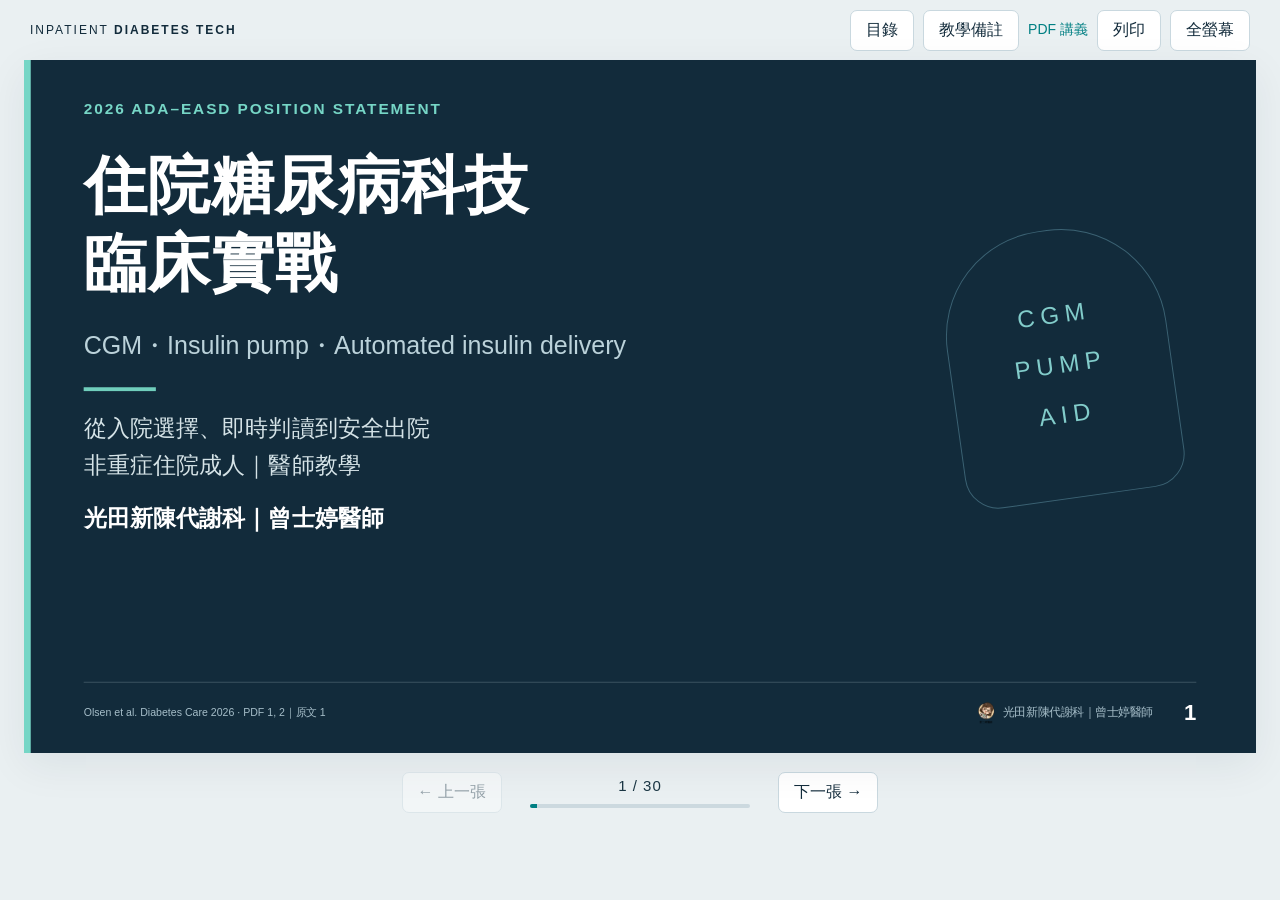
==== site/index.html @ b45f5635 "Add 30-slide inpatient diabetes technology teaching website" ====
<!doctype html>
<html lang="zh-Hant"><head><meta charset="utf-8"><meta name="viewport" content="width=device-width,initial-scale=1"><title>住院糖尿病科技臨床實戰｜曾士婷醫師</title><meta name="description" content="30 張繁體中文醫師教學投影片：2026 ADA–EASD 住院成人 CGM、insulin pump、AID 臨床實戰。光田新陳代謝科｜曾士婷醫師。"><meta property="og:title" content="住院糖尿病科技臨床實戰｜曾士婷醫師"><meta property="og:description" content="2026 ADA–EASD position statement｜30 張繁中教學投影片與 PDF 講義"><meta property="og:type" content="website"><meta property="og:url" content="https://inpatient-diabetes-tech-2026.pages.dev/"><meta property="og:image" content="https://inpatient-diabetes-tech-2026.pages.dev/assets/og.png"><meta name="twitter:card" content="summary_large_image"><link rel="canonical" href="https://inpatient-diabetes-tech-2026.pages.dev/"><link rel="stylesheet" href="styles.css"><script src="script.js" defer></script></head><body>
<div class="appbar"><a class="site-name" href="#1">INPATIENT <b>DIABETES TECH</b></a><div><button id="toc-button">目錄</button><button id="notes-button" aria-expanded="false">教學備註</button><a href="inpatient-diabetes-technology.pdf" download>PDF 講義</a><button id="print-button">列印</button><button id="fullscreen-button">全螢幕</button></div></div>
<main id="stage"><div id="deck"><section class="slide cover" id="slide-1" aria-label="第 1 張：住院糖尿病科技 臨床實戰" ><header><div class="eyebrow">2026 ADA–EASD POSITION STATEMENT</div><h1>住院糖尿病科技<br>臨床實戰</h1><p class="lead">CGM・Insulin pump・Automated insulin delivery</p></header><div class="slide-body"><div class="cover-bottom"><div class="cover-line"></div><p>從入院選擇、即時判讀到安全出院<br>非重症住院成人｜醫師教學</p><strong>光田新陳代謝科｜曾士婷醫師</strong></div><div class="cover-symbol"><span>CGM</span><span>PUMP</span><span>AID</span></div></div><footer><span>Olsen et al. Diabetes Care 2026 · PDF 1, 2｜原文 1</span><div class="brand"><img src="assets/ating-logo.png" alt="阿婷醫師既有個人標誌"><span>光田新陳代謝科｜曾士婷醫師</span></div><b class="page-number">1</b></footer></section><section class="slide " id="slide-2" aria-label="第 2 張：先確定：這份聲明用在哪裡？" hidden><header><div class="eyebrow">導讀｜適用範圍</div><h1>先確定：這份聲明用在哪裡？</h1><p class="lead">以非重症住院成人為核心；不能直接外推至兒童。</p></header><div class="slide-body"><div class="cards"><article class="card "><h3>適用族群</h3><p>住院成人、非重症照護<br>涵蓋第 1 型與第 2 型糖尿病</p></article><article class="card "><h3>證據分級</h3><p>沿用原文 A、B、C、E<br><b>E = 專家意見</b></p></article><article class="card "><h3>落地條件</h3><p>裝置＋標準流程＋受訓團隊<br>持續評估病況與操作能力</p></article></div><div class="callout">研究結果不一致：CGM 的效益與 insulin titration protocol、團隊訓練和執行方式有關。</div></div><footer><span>Olsen et al. Diabetes Care 2026 · PDF 2, 3, 4, 11｜原文 1, 2, 3, 10</span><div class="brand"><img src="assets/ating-logo.png" alt="阿婷醫師既有個人標誌"><span>光田新陳代謝科｜曾士婷醫師</span></div><b class="page-number">2</b></footer></section><section class="slide " id="slide-3" aria-label="第 3 張：把裝置整合進整段住院照護" hidden><header><div class="eyebrow">導讀｜九大主題</div><h1>把裝置整合進整段住院照護</h1><p class="lead">從「能不能用」走到「誰看、誰回應、如何交班」。</p></header><div class="slide-body"><div class="topics"><div><b>1</b><span>病人選擇</span></div><div><b>2</b><span>住院 CGM 目標</span></div><div><b>3</b><span>CGM 引導胰島素調整</span></div><div><b>4</b><span>手術前後照護</span></div><div><b>5</b><span>CGM 警報設定</span></div><div><b>6</b><span>人員訓練與工作流程</span></div><div><b>7</b><span>電子病歷整合</span></div><div><b>8</b><span>影像檢查</span></div><div><b>9</b><span>出院計畫</span></div></div></div><footer><span>Olsen et al. Diabetes Care 2026 · PDF 1, 2｜原文 1</span><div class="brand"><img src="assets/ating-logo.png" alt="阿婷醫師既有個人標誌"><span>光田新陳代謝科｜曾士婷醫師</span></div><b class="page-number">3</b></footer></section><section class="slide " id="slide-4" aria-label="第 4 張：已在使用：安全可行就繼續" hidden><header><div class="eyebrow">01｜SELECTION</div><h1>已在使用：安全可行就繼續</h1><p class="lead">CGM 與 pump／AID 的延續條件不同。</p></header><div class="slide-body"><div class="cards"><article class="card "><h3>CGM｜B</h3><p>病人<b>或醫療人員</b>能安全支援使用，即應延續。</p></article><article class="card "><h3>Pump／AID｜C</h3><p>病人能安全自行管理才延續；<b>每次接觸</b>重新評估能力。</p></article></div><div class="flow"><article><span>1</span><h3>確認裝置</h3><p>型號、耗材、操作能力</p></article><article><span>2</span><h3>共享資料</h3><p>醫療人員能看見血糖／胰島素資料</p></article><article><span>3</span><h3>共同照護</h3><p>必要時仍以院內 POC 驗證</p></article></div></div><footer><span>Olsen et al. Diabetes Care 2026 · PDF 4, 5｜原文 3, 4</span><div class="brand"><img src="assets/ating-logo.png" alt="阿婷醫師既有個人標誌"><span>光田新陳代謝科｜曾士婷醫師</span></div><b class="page-number">4</b></footer></section><section class="slide " id="slide-5" aria-label="第 5 張：優先找出低血糖高風險者" hidden><header><div class="eyebrow">01｜SELECTION</div><h1>優先找出低血糖高風險者</h1><p class="lead">不只看目前血糖，也看治療、病史與進食變化。</p></header><div class="slide-body"><div class="cards"><article class="card "><h3>藥物與事件｜B</h3><p>住院前使用胰島素或易致低血糖藥物；住院新開始胰島素；反覆或本次住院低血糖。</p></article><article class="card "><h3>易感族群｜B</h3><p>低血糖不自覺、腎功能損傷、年長、多重共病、進食不佳等。</p></article><article class="card "><h3>認知功能障礙｜E</h3><p>若醫療人員能管理 CGM 並取得資料，仍可考慮使用。</p></article></div><div class="callout">入院時建立風險清單；病況、營養或類固醇劑量改變時再評估。</div></div><footer><span>Olsen et al. Diabetes Care 2026 · PDF 4, 5｜原文 3, 4</span><div class="brand"><img src="assets/ating-logo.png" alt="阿婷醫師既有個人標誌"><span>光田新陳代謝科｜曾士婷醫師</span></div><b class="page-number">5</b></footer></section><section class="slide " id="slide-6" aria-label="第 6 張：高血糖風險：誰值得優先用 CGM？" hidden><header><div class="eyebrow">01｜SELECTION</div><h1>高血糖風險：誰值得優先用 CGM？</h1><p class="lead">原文建議「考慮使用」，並非一律啟用。</p></header><div class="slide-body"><div class="cards"><article class="card "><h3>基礎風險｜C</h3><p>入院前使用胰島素<br>多重嚴重共病<br><b>HbA1c >9%</b></p></article><article class="card "><h3>類固醇｜E</h3><p>既有糖尿病：prednisolone 等效量 <b>>10 mg/day</b><br>無既有糖尿病、新發高血糖：<b>>30 mg/day</b></p></article><article class="card "><h3>營養支持｜E</h3><p>接受腸道或靜脈營養的糖尿病住院病人。</p></article></div><div class="callout">類固醇兩種情境均須同時有：反覆測得 glucose >180 mg/dL。</div></div><footer><span>Olsen et al. Diabetes Care 2026 · PDF 5｜原文 4</span><div class="brand"><img src="assets/ating-logo.png" alt="阿婷醫師既有個人標誌"><span>光田新陳代謝科｜曾士婷醫師</span></div><b class="page-number">6</b></footer></section><section class="slide " id="slide-7" aria-label="第 7 張：何時停止或重新評估裝置？" hidden><header><div class="eyebrow">01｜SELECTION</div><h1>何時停止或重新評估裝置？</h1><p class="lead">先處理臨床狀態，再安排安全的治療替代。</p></header><div class="slide-body"><div class="split"><div><div class="cards"><article class="card danger"><h3>主要禁忌情境</h3><p>DKA／HHS；病人與團隊無法安全管理；耗材不足。</p></article><article class="card warm"><h3>裝置與程序限制</h3><p>特定影像檢查；干擾 CGM 準確度的藥物或病況。</p></article></div></div><div class="feature"><small>意識障礙的例外</small><h3>CGM 可由團隊接手</h3><p>若醫療人員能管理裝置且能取得資料，可延續 CGM。</p><p>此例外不能直接套用到病人自行操作 pump／AID。</p></div></div></div><footer><span>Olsen et al. Diabetes Care 2026 · PDF 5｜原文 4</span><div class="brand"><img src="assets/ating-logo.png" alt="阿婷醫師既有個人標誌"><span>光田新陳代謝科｜曾士婷醫師</span></div><b class="page-number">7</b></footer></section><section class="slide " id="slide-8" aria-label="第 8 張：住院 CGM：先守住低血糖底線" hidden><header><div class="eyebrow">02｜TARGETS</div><h1>住院 CGM：先守住低血糖底線</h1><p class="lead">每日評估；下列是整段住院期間的最低建議目標。</p></header><div class="slide-body"><div class="metrics"><div class="metric primary"><span>TIR · 70–180 mg/dL</span><b>>60<em>%</em></b><small>目標範圍內時間</small></div><div class="metric"><span>TAR · >180 mg/dL</span><b><25<em>%</em></b><small>高血糖時間</small></div><div class="metric warm"><span>TAR · >250 mg/dL</span><b><5<em>%</em></b><small>極高血糖時間</small></div><div class="metric warm"><span>TNL · 70–100 mg/dL</span><b><15<em>%</em></b><small>接近低血糖時間</small></div><div class="metric danger"><span>TBR · <70 mg/dL</span><b>0<em>%</em></b><small>低血糖時間</small></div></div><div class="callout">TIR、TAR、TBR 目標：E；TNL 目標：C。須依個別病況調整。</div></div><footer><span>Olsen et al. Diabetes Care 2026 · PDF 5, 6｜原文 4, 5</span><div class="brand"><img src="assets/ating-logo.png" alt="阿婷醫師既有個人標誌"><span>光田新陳代謝科｜曾士婷醫師</span></div><b class="page-number">8</b></footer></section><section class="slide " id="slide-9" aria-label="第 9 張：TIR 達標，也可能藏著低血糖風險" hidden><header><div class="eyebrow">02｜TARGETS</div><h1>TIR 達標，也可能藏著低血糖風險</h1><p class="lead">TNL 是 TIR 裡靠近低血糖的部分。</p></header><div class="slide-body"><div class="range-labels"><span>70</span><span>100</span><span>180 mg/dL</span></div><div class="range"><div>TNL<br><strong>70–100</strong></div><div>TIR 的其餘範圍<br><strong>100–180</strong></div></div><div class="range-bracket">TIR 70–180 mg/dL</div><div class="cards"><article class="card "><h3>同時看兩件事</h3><p>TIR >60% 的同時，仍要把 TNL 控制在 <15%。</p></article><article class="card "><h3>每日看趨勢</h3><p>住院病況和攝食快速改變；依每日資料調整，不沿用門診長期報表思維。</p></article></div></div><footer><span>Olsen et al. Diabetes Care 2026 · PDF 5, 6｜原文 4, 5</span><div class="brand"><img src="assets/ating-logo.png" alt="阿婷醫師既有個人標誌"><span>光田新陳代謝科｜曾士婷醫師</span></div><b class="page-number">9</b></footer></section><section class="slide " id="slide-10" aria-label="第 10 張：CGM 引導 MDI：用標準流程調整" hidden><header><div class="eyebrow">03｜TITRATION</div><h1>CGM 引導 MDI：用標準流程調整</h1><p class="lead">避免只因畫面出現一個高值，就臨時加打胰島素。</p></header><div class="slide-body"><div class="flow"><article><span>1</span><h3>先驗證</h3><p>準確度、症狀與 POC 是否一致</p></article><article><span>2</span><h3>看完整時段</h3><p>血糖曲線、飲食與胰島素給藥時序</p></article><article><span>3</span><h3>分項調整</h3><p>Basal、prandial、correction</p></article><article><span>4</span><h3>每天回顧</h3><p>依標準 protocol 及臨床判斷</p></article></div><div class="callout">使用標準化 CGM-based insulin protocol：A。用於給藥的 CGM 應符合 iCGM 標準：E。</div></div><footer><span>Olsen et al. Diabetes Care 2026 · PDF 5, 6, 9｜原文 4, 5, 8</span><div class="brand"><img src="assets/ating-logo.png" alt="阿婷醫師既有個人標誌"><span>光田新陳代謝科｜曾士婷醫師</span></div><b class="page-number">10</b></footer></section><section class="slide supplement" id="slide-11" aria-label="第 11 張：標準調整：先處理低值，再看極端值" hidden><header><div class="eyebrow">03｜TITRATION</div><h1>標準調整：先處理低值，再看極端值</h1><p class="lead">補充資料 2 提供的是有條件的調整框架。</p></header><div class="slide-body"><div class="cards"><article class="card "><h3>Rule of the lowest</h3><p>同一調整時段同時出現低、高血糖，且達 protocol 門檻時，優先套用低值規則。</p></article><article class="card "><h3>Rule of the extremes</h3><p>先處理偏離預定調整範圍更遠的極端區間，再看鄰近區間。</p></article><article class="card "><h3>每日回顧</h3><p>以過去 24 小時 CGM 評估 basal、餐時與矯正劑量。</p></article></div><div class="callout">本網站呈現原則；實際劑量表請開啟原文補充資料，搭配院內流程執行。</div></div><footer><span>Olsen et al. Diabetes Care 2026 · PDF 5, 6｜原文 4, 5；ESM 2，第 2 頁</span><div class="brand"><img src="assets/ating-logo.png" alt="阿婷醫師既有個人標誌"><span>光田新陳代謝科｜曾士婷醫師</span></div><b class="page-number">11</b></footer></section><section class="slide " id="slide-12" aria-label="第 12 張：餐時劑量：先看吃了多少" hidden><header><div class="eyebrow">03｜TITRATION</div><h1>餐時劑量：先看吃了多少</h1><p class="lead">無法精確計算醣量時，可依總日劑量估算。</p></header><div class="slide-body"><div class="split"><div class="feature"><small>攝食足夠、TDD 已知</small><h3 class="huge">40%</h3><p>約以總日胰島素劑量的 40%<br>作餐時胰島素，再分配至各餐。</p></div><div><div class="cards"><article class="card "><h3>進食極少</h3><p>可能僅需很少、甚至不需餐時胰島素。</p></article><article class="card "><h3>需求提高</h3><p>類固醇、營養支持或壓力性高血糖者，餐時占比可能需 50–60%。</p></article></div></div></div><div class="callout">以上為原文估算建議（C），不能取代個別攝食與血糖評估。</div></div><footer><span>Olsen et al. Diabetes Care 2026 · PDF 6｜原文 5</span><div class="brand"><img src="assets/ating-logo.png" alt="阿婷醫師既有個人標誌"><span>光田新陳代謝科｜曾士婷醫師</span></div><b class="page-number">12</b></footer></section><section class="slide " id="slide-13" aria-label="第 13 張：避免 insulin stacking：先查上一劑" hidden><header><div class="eyebrow">03｜TITRATION</div><h1>避免 insulin stacking：先查上一劑</h1><p class="lead">適用於警報觸發，也適用於排定的 correction。</p></header><div class="slide-body"><div class="dose-pair"><article><span>Rapid-acting insulin</span><strong>>3 <small>h</small></strong><p>距上次速效胰島素給藥</p></article><article><span>Regular human insulin</span><strong>>4 <small>h</small></strong><p>距上次 regular insulin 給藥</p></article></div><div class="callout">補打前確認時間與已給劑量；高值警報不等於立刻再打一劑。（E）</div></div><footer><span>Olsen et al. Diabetes Care 2026 · PDF 7, 8｜原文 6, 7</span><div class="brand"><img src="assets/ating-logo.png" alt="阿婷醫師既有個人標誌"><span>光田新陳代謝科｜曾士婷醫師</span></div><b class="page-number">13</b></footer></section><section class="slide " id="slide-14" aria-label="第 14 張：延續 pump／AID：保持模式與責任清楚" hidden><header><div class="eyebrow">03｜PUMP / AID</div><h1>延續 pump／AID：保持模式與責任清楚</h1><p class="lead">非自動幫浦與 AID 的調整方式不同。</p></header><div class="slide-body"><div class="cards"><article class="card "><h3>Non-AID pump｜C</h3><p>反覆臨床評估，視需求調整 basal rate 與餐時劑量；住院調整尚缺已驗證指引。</p></article><article class="card "><h3>AID｜C</h3><p>通常延續自動模式；除餐時輸入外，盡量減少額外人工介入。</p></article><article class="card "><h3>需求改變時</h3><p>無進食或低血糖風險時，可考慮提高目標或較保守模式；依裝置特性判斷。</p></article></div><div class="callout">額外胰島素原則上透過 pump 給予。出現禁忌或需求超出 AID 能力時，評估改模式或轉換治療。</div></div><footer><span>Olsen et al. Diabetes Care 2026 · PDF 5, 6, 7｜原文 4, 5, 6</span><div class="brand"><img src="assets/ating-logo.png" alt="阿婷醫師既有個人標誌"><span>光田新陳代謝科｜曾士婷醫師</span></div><b class="page-number">14</b></footer></section><section class="slide " id="slide-15" aria-label="第 15 張：預定停 pump：先銜接 basal insulin" hidden><header><div class="eyebrow">03｜TRANSITION</div><h1>預定停 pump：先銜接 basal insulin</h1><p class="lead">非手術的計畫性轉換，避免胰島素覆蓋中斷。</p></header><div class="slide-body"><div class="flow"><article><span>1</span><h3>估算 basal</h3><p>由 pump 設定取得 24 小時基礎量</p></article><article><span>2</span><h3>提前給藥</h3><p>停 pump 前 2 小時皮下注射 basal</p></article><article><span>3</span><h3>停 pump 後</h3><p>以 MDI 搭配餐時／correction；每日調整</p></article></div><div class="cards"><article class="card "><h3>若僅取得 TDD</h3><p>部分 AID 僅顯示總日劑量，可各分 50% 作 basal 與餐時，或依補充資料估算。</p></article><article class="card "><h3>重新啟用</h3><p>禁忌解除後，評估注射 basal 已消退；原文舉約 22 小時為例。</p></article></div></div><footer><span>Olsen et al. Diabetes Care 2026 · PDF 8｜原文 7</span><div class="brand"><img src="assets/ating-logo.png" alt="阿婷醫師既有個人標誌"><span>光田新陳代謝科｜曾士婷醫師</span></div><b class="page-number">15</b></footer></section><section class="slide " id="slide-16" aria-label="第 16 張：NPO 時，另訂基礎供應與營養計畫" hidden><header><div class="eyebrow">03｜NPO</div><h1>NPO 時，另訂基礎供應與營養計畫</h1><p class="lead">停止進食後仍須明確規劃胰島素與葡萄糖供應。</p></header><div class="slide-body"><div class="cards"><article class="card "><h3>胰島素路徑｜E</h3><p>依院內規範使用 insulin infusion；或延續 non-AID pump／AID。</p></article><article class="card "><h3>Non-AID pump｜E</h3><p>可將 basal rate <b>降低 10–25%</b>，不是降到原劑量的 10–25%。</p></article><article class="card "><h3>葡萄糖與營養｜E</h3><p>搭配含 glucose／dextrose 靜脈輸液；NPO >1–2 天時依規範轉腸道或靜脈營養。</p></article></div><div class="callout">新置入 CGM 的前 24 小時，NPO 者 POC 可每 4–6 小時驗證。</div></div><footer><span>Olsen et al. Diabetes Care 2026 · PDF 6, 8｜原文 5, 7</span><div class="brand"><img src="assets/ating-logo.png" alt="阿婷醫師既有個人標誌"><span>光田新陳代謝科｜曾士婷醫師</span></div><b class="page-number">16</b></footer></section><section class="slide " id="slide-17" aria-label="第 17 張：手術分流：以少吃幾餐與複雜度判斷" hidden><header><div class="eyebrow">04｜PERIOPERATIVE</div><h1>手術分流：以少吃幾餐與複雜度判斷</h1><p class="lead">不能只用一個固定手術時數決定。</p></header><div class="slide-body"><div class="decision"><div class="decision-start">預估手術與恢復進食</div><div class="cards"><article class="card"><h3>短手術</h3><p><b>最多錯過一餐</b><br>適當條件下可延續 pump／AID。</p></article><article class="card danger"><h3>較長、複雜或可能延長</h3><p>轉為 <b>IV insulin infusion</b><br>依院內規範執行。</p></article></div></div><div class="callout">適當情境可延續 CGM 與 CGM-based dosing（B）；pump／AID 手術分流建議為 C。</div></div><footer><span>Olsen et al. Diabetes Care 2026 · PDF 6, 7｜原文 5, 6</span><div class="brand"><img src="assets/ating-logo.png" alt="阿婷醫師既有個人標誌"><span>光田新陳代謝科｜曾士婷醫師</span></div><b class="page-number">17</b></footer></section><section class="slide " id="slide-18" aria-label="第 18 張：術前準備與突發停機，要寫進計畫" hidden><header><div class="eyebrow">04｜PERIOPERATIVE</div><h1>術前準備與突發停機，要寫進計畫</h1><p class="lead">麻醉團隊必須能接觸、暫停或拆離 pump。</p></header><div class="slide-body"><div class="flow"><article><span>1</span><h3>手術前一天</h3><p>新 infusion set 放在術野之外；備齊耗材</p></article><article><span>2</span><h3>手術前</h3><p>合格人員評估設定；確認儲藥量充足</p></article><article><span>3</span><h3>手術當中</h3><p>可接觸 pump；non-AID basal 每小時或依需要調整</p></article><article><span>4</span><h3>突然停用</h3><p>依院內規範銜接對應 basal rate 的 IV insulin</p></article></div></div><footer><span>Olsen et al. Diabetes Care 2026 · PDF 7｜原文 6</span><div class="brand"><img src="assets/ating-logo.png" alt="阿婷醫師既有個人標誌"><span>光田新陳代謝科｜曾士婷醫師</span></div><b class="page-number">18</b></footer></section><section class="slide " id="slide-19" aria-label="第 19 張：警報預設：80 / 250 mg/dL" hidden><header><div class="eyebrow">05｜ALARMS</div><h1>警報預設：80 / 250 mg/dL</h1><p class="lead">低值先預警；高值同時兼顧風險與警報疲勞。</p></header><div class="slide-body"><div class="dose-pair alarms"><article class="low"><span>Low alarm · 立即警示</span><strong>80</strong><p>mg/dL｜高風險可設更高</p></article><article><span>High alarm</span><strong>250</strong><p>mg/dL｜立即或依裝置設定延遲</p></article></div><div class="callout">兩項警報建議均為 C；urgent low 等不可調警報須保持啟用。</div></div><footer><span>Olsen et al. Diabetes Care 2026 · PDF 7｜原文 6</span><div class="brand"><img src="assets/ating-logo.png" alt="阿婷醫師既有個人標誌"><span>光田新陳代謝科｜曾士婷醫師</span></div><b class="page-number">19</b></footer></section><section class="slide " id="slide-20" aria-label="第 20 張：警報響起：讓通知變成可追蹤的處置" hidden><header><div class="eyebrow">05｜ALARM RESPONSE</div><h1>警報響起：讓通知變成可追蹤的處置</h1><p class="lead">先有負責人，再談遠端監測。</p></header><div class="slide-body"><div class="flow"><article><span>1</span><h3>接收</h3><p>護理站或指定人員看見警報</p></article><article><span>2</span><h3>確認</h3><p>症狀、裝置狀況；必要時 POC</p></article><article><span>3</span><h3>處置</h3><p>低血糖依院內流程；高血糖先查上一劑</p></article><article><span>4</span><h3>記錄</h3><p>警報、回應時間、處置與後續結果</p></article></div><div class="callout">避免隨手看到高值就反覆補打；需訓練警報回應與避免 insulin stacking。</div></div><footer><span>Olsen et al. Diabetes Care 2026 · PDF 7, 8, 9, 10｜原文 6, 7, 8, 9</span><div class="brand"><img src="assets/ating-logo.png" alt="阿婷醫師既有個人標誌"><span>光田新陳代謝科｜曾士婷醫師</span></div><b class="page-number">20</b></footer></section><section class="slide " id="slide-21" aria-label="第 21 張：哪些時候一定要想到 POC？" hidden><header><div class="eyebrow">06｜POC VALIDATION</div><h1>哪些時候一定要想到 POC？</h1><p class="lead">新置入期與準確度疑慮，是原文特別列出的情境。</p></header><div class="slide-body"><div class="cards"><article class="card "><h3>新置入前 24 小時｜B</h3><p>餐前、睡前、夜間；NPO 時例如每 4–6 小時。感測器暖機期也需 POC。</p></article><article class="card "><h3>血糖極端值｜B</h3><p>CGM <70 mg/dL<br>或 >270 mg/dL<br>出現準確度疑慮時驗證。</p></article><article class="card "><h3>臨床不一致｜B</h3><p>讀值與症狀／病況不符；存在可能的干擾物質。</p></article></div><div class="callout">270 mg/dL 是此段的 POC 驗證情境；250 mg/dL 是高值警報預設。</div></div><footer><span>Olsen et al. Diabetes Care 2026 · PDF 8, 9｜原文 7, 8</span><div class="brand"><img src="assets/ating-logo.png" alt="阿婷醫師既有個人標誌"><span>光田新陳代謝科｜曾士婷醫師</span></div><b class="page-number">21</b></footer></section><section class="slide " id="slide-22" aria-label="第 22 張：CGM 與 POC 不一致：先保護低值" hidden><header><div class="eyebrow">06｜DISCREPANCY</div><h1>CGM 與 POC 不一致：先保護低值</h1><p class="lead">原文校正門檻必須搭配血糖穩定時評估。</p></header><div class="slide-body"><table><thead><tr><th>CGM 所在範圍</th><th>需評估校正的差異</th></tr></thead><tbody><tr><td>CGM >100 mg/dL</td><td>差異 >20%</td></tr><tr><td>CGM <100 mg/dL</td><td>差異超過 ±20 mg/dL</td></tr></tbody></table><div class="flow"><article><span>1</span><h3>立即判斷</h3><p>依較低讀值引導決策，降低低血糖風險（E）</p></article><article><span>2</span><h3>穩定時校正</h3><p>裝置允許才以 POC 校正（C）</p></article><article><span>3</span><h3>持續不一致</h3><p>更換或停用 CGM（E）</p></article></div></div><footer><span>Olsen et al. Diabetes Care 2026 · PDF 8｜原文 7</span><div class="brand"><img src="assets/ating-logo.png" alt="阿婷醫師既有個人標誌"><span>光田新陳代謝科｜曾士婷醫師</span></div><b class="page-number">22</b></footer></section><section class="slide " id="slide-23" aria-label="第 23 張：讀值失真：同時查藥物、病況與壓迫" hidden><header><div class="eyebrow">06｜INTERFERENCE</div><h1>讀值失真：同時查藥物、病況與壓迫</h1><p class="lead">干擾方向和幅度取決於裝置與物質濃度。</p></header><div class="slide-body"><div class="cards"><article class="card "><h3>藥物／物質</h3><p>超出建議劑量的 acetaminophen、ascorbic acid、hydroxyurea，以及其他還原性物質。</p></article><article class="card "><h3>臨床狀態</h3><p>末梢循環不佳、低血糖、嚴重高血糖、酸中毒、嚴重貧血。</p></article><article class="card "><h3>機械性因素</h3><p>壓迫感測器；翻身、轉送、長期臥床時注意固定與保護。</p></article></div><div class="callout">依型號確認已知干擾；許多住院用藥尚未完成 CGM 干擾測試。</div></div><footer><span>Olsen et al. Diabetes Care 2026 · PDF 8, 9｜原文 7, 8</span><div class="brand"><img src="assets/ating-logo.png" alt="阿婷醫師既有個人標誌"><span>光田新陳代謝科｜曾士婷醫師</span></div><b class="page-number">23</b></footer></section><section class="slide " id="slide-24" aria-label="第 24 張：讓每一班都有可執行的照護流程" hidden><header><div class="eyebrow">06｜STAFF & WORKFLOW</div><h1>讓每一班都有可執行的照護流程</h1><p class="lead">標準化教育、角色分工與備援，比多一個螢幕更重要。</p></header><div class="slide-body"><div class="workflow-grid"><article><b>1</b><h3>裝置照護</h3><p>置入／移除、部位、暖機、耗材、固定與管路預充。</p></article><article><b>2</b><h3>血糖判讀</h3><p>看曲線與時序；POC 驗證；依 protocol 調整。</p></article><article><b>3</b><h3>警報責任</h3><p>接收人、回應、處置、交班；避免 insulin stacking。</p></article><article><b>4</b><h3>每日再評估</h3><p>自我管理能力、臨床狀態、可否繼續；備妥停機方案。</p></article></div></div><footer><span>Olsen et al. Diabetes Care 2026 · PDF 8, 9, 10｜原文 7, 8, 9</span><div class="brand"><img src="assets/ating-logo.png" alt="阿婷醫師既有個人標誌"><span>光田新陳代謝科｜曾士婷醫師</span></div><b class="page-number">24</b></footer></section><section class="slide " id="slide-25" aria-label="第 25 張：未能自動串接，也要留下決策依據" hidden><header><div class="eyebrow">07｜EHR INTEGRATION</div><h1>未能自動串接，也要留下決策依據</h1><p class="lead">CGM、POC 與實驗室血糖必須清楚區分。</p></header><div class="slide-body"><table><thead><tr><th>病歷欄位</th><th>最少應包含</th></tr></thead><tbody><tr><td>裝置與責任</td><td>型號、部位、更換時間、誰操作、manual／AID 模式</td></tr><tr><td>血糖與設定</td><td>重要讀值／統計、目標、basal rate 或 AID 預估基礎量</td></tr><tr><td>劑量調整</td><td>調整依據、basal／餐時／correction、預定重評頻率</td></tr><tr><td>警報與處置</td><td>閾值、回應時間、採取的行動；出院摘要</td></tr></tbody></table><div class="callout">未完成 EHR 整合前，若據此作臨床決策，須人工記錄相關資訊。（E）</div></div><footer><span>Olsen et al. Diabetes Care 2026 · PDF 8, 9, 10｜原文 7, 8, 9</span><div class="brand"><img src="assets/ating-logo.png" alt="阿婷醫師既有個人標誌"><span>光田新陳代謝科｜曾士婷醫師</span></div><b class="page-number">25</b></footer></section><section class="slide " id="slide-26" aria-label="第 26 張：影像檢查：先查「確切型號」規範" hidden><header><div class="eyebrow">08｜IMAGING</div><h1>影像檢查：先查「確切型號」規範</h1><p class="lead">正式建議：遵循該裝置製造商指引。（E）</p></header><div class="slide-body"><div class="cards"><article class="card "><h3>CGM</h3><p>部分型號可於 X-ray／CT 保留；MRI 證據較少，不能全品牌通用。</p></article><article class="card "><h3>原文裝置例子</h3><p>Libre 2／3：原文引述可保留進行影像；MRI 期間可能受影響，約 1 h 後恢復。</p></article><article class="card "><h3>Pump／AID</h3><p>MRI 前移除 pump 與金屬 cannula，並規劃替代胰島素供應。</p></article></div><div class="callout">Eversense：原文描述移除 transmitter 後可接受 X-ray／CT／MRI。仍須核對型號、地區仿單與檢查條件。</div></div><footer><span>Olsen et al. Diabetes Care 2026 · PDF 10｜原文 9</span><div class="brand"><img src="assets/ating-logo.png" alt="阿婷醫師既有個人標誌"><span>光田新陳代謝科｜曾士婷醫師</span></div><b class="page-number">26</b></footer></section><section class="slide " id="slide-27" aria-label="第 27 張：出院前，把住院低／高血糖帶進計畫" hidden><header><div class="eyebrow">09｜DISCHARGE</div><h1>出院前，把住院低／高血糖帶進計畫</h1><p class="lead">持續使用 CGM 者，安排約 2 週內門診追蹤。</p></header><div class="slide-body"><div class="split"><div class="feature"><small>CGM 出院銜接｜E</small><h3 class="huge">2 <em>週</em></h3><p>約 2 週內門診回診<br>讓裝置連結至門診團隊，能檢視資料。</p></div><div><div class="cards"><article class="card "><h3>重新整理治療</h3><p>納入住院的低／高血糖、HbA1c、資源、心腎共病與治療反應。</p></article><article class="card "><h3>共同決策</h3><p>依門診確認的 dysglycemia、當地指引與給付，評估常規 CGM。</p></article></div></div></div></div><footer><span>Olsen et al. Diabetes Care 2026 · PDF 10｜原文 9</span><div class="brand"><img src="assets/ating-logo.png" alt="阿婷醫師既有個人標誌"><span>光田新陳代謝科｜曾士婷醫師</span></div><b class="page-number">27</b></footer></section><section class="slide " id="slide-28" aria-label="第 28 張：Pump／AID 出院：先恢復穩定生活" hidden><header><div class="eyebrow">09｜DISCHARGE</div><h1>Pump／AID 出院：先恢復穩定生活</h1><p class="lead">設定的最佳化，理想上在急性病況解除後於門診完成。</p></header><div class="slide-body"><div class="flow"><article><span>1</span><h3>出院前</h3><p>交接模式、設定、住院事件與處置</p></article><article><span>2</span><h3>居家銜接</h3><p>確認耗材、資料共享與追蹤安排</p></article><article><span>3</span><h3>門診再調整</h3><p>急性病況消退、恢復平常活動後最佳化</p></article></div><div class="callout">此為原文理想時機（E）；住院期間必要的安全調整仍須即時處理。</div></div><footer><span>Olsen et al. Diabetes Care 2026 · PDF 9, 10｜原文 8, 9</span><div class="brand"><img src="assets/ating-logo.png" alt="阿婷醫師既有個人標誌"><span>光田新陳代謝科｜曾士婷醫師</span></div><b class="page-number">28</b></footer></section><section class="slide " id="slide-29" aria-label="第 29 張：先選對人，再把資料變成安全行動" hidden><header><div class="eyebrow">TAKE-HOME｜臨床速記</div><h1>先選對人，再把資料變成安全行動</h1><p class="lead">每日評估、標準調整、即時回應、完整交班。</p></header><div class="slide-body"><div class="recap"><article><b>0%</b><p>TBR <70<br>低血糖優先避免</p></article><article><b>80 / 250</b><p>mg/dL<br>低／高警報預設</p></article><article><b>>3 / >4 h</b><p>速效／regular<br>correction 間隔</p></article><article><b>約 2 週</b><p>CGM 出院後<br>門診銜接</p></article></div><div class="callout">POC 驗證與差異處理是安全基礎；pump 停用、手術與影像都須先安排替代計畫。</div></div><footer><span>Olsen et al. Diabetes Care 2026 · PDF 5, 7, 8, 9, 10｜原文 4, 6, 7, 8, 9</span><div class="brand"><img src="assets/ating-logo.png" alt="阿婷醫師既有個人標誌"><span>光田新陳代謝科｜曾士婷醫師</span></div><b class="page-number">29</b></footer></section><section class="slide " id="slide-30" aria-label="第 30 張：回到原文，帶著脈絡使用數字" hidden><header><div class="eyebrow">REFERENCE｜原文與延伸閱讀</div><h1>回到原文，帶著脈絡使用數字</h1><p class="lead">本網站為繁體中文教學改編；圖表均重新設計。</p></header><div class="slide-body"><div class="reference-layout"><div><p class="authors">Olsen MT, Spanakis EK, Thabit H, Dhatariya K, Mustafa OG, Avari P, Lumb AN, Dungan K, Philis-Tsimikas A, Kulasa K, O’Neal DN, Joshi SR, Liarakos AL, Wilmot EG, Shaw JLV, Vangoitsenhoven R, Mathieu C, Hirsch IB, Vellanki P, Pasquel FJ, Umpierrez G, Galindo RJ, Pedersen-Bjergaard U, Kristensen PL, Mader JK, Nørgaard K.</p><p class="paper-title">An International Position Statement on Practical Approaches for Inpatient Continuous Glucose Monitoring, Insulin Pumps, and Automated Insulin Delivery Systems in Adults.</p><p><i>Diabetes Care.</i> 2026. Published online September 22, 2026; dci26-0091.</p><p><a href="https://doi.org/10.2337/dci26-0091" target="_blank" rel="noopener">DOI: 10.2337/dci26-0091 ↗</a></p><p class="ref-small">同時發表於 Diabetologia：10.1007/s00125-026-06838-8<br>補充資料：<a href="https://doi.org/10.2337/figshare.32648427" target="_blank" rel="noopener">10.2337/figshare.32648427 ↗</a></p></div><aside><img class="qr" src="assets/site-qr.png" alt="掃描開啟本教學網站"><p>手機開啟教學網站</p><a href="inpatient-diabetes-technology.pdf" download>下載 PDF 講義 ↓</a></aside></div></div><footer><span>Olsen et al. Diabetes Care 2026 · PDF 2, 3｜原文 1, 2</span><div class="brand"><img src="assets/ating-logo.png" alt="阿婷醫師既有個人標誌"><span>光田新陳代謝科｜曾士婷醫師</span></div><b class="page-number">30</b></footer></section></div></main>
<div class="navigation"><button id="prev" aria-label="上一張">← 上一張</button><div><span id="counter" aria-live="polite" aria-atomic="true">1 / 30</span><div class="progress" role="progressbar" aria-label="投影片進度" aria-valuemin="1" aria-valuemax="30" aria-valuenow="1"><span id="progress-fill"></span></div></div><button id="next" aria-label="下一張">下一張 →</button></div>
<aside id="notes" hidden><h2>教學備註</h2><p id="notes-content"></p><a href="https://doi.org/10.2337/dci26-0091" target="_blank" rel="noopener">閱讀原文 ↗</a></aside>
<dialog id="toc"><div class="dialog-head"><h2>投影片目錄</h2><button id="close-toc" aria-label="關閉目錄">關閉 ✕</button></div><div id="toc-items"></div></dialog>
<noscript><p>請啟用 JavaScript 使用換頁功能，或直接下載 <a href="inpatient-diabetes-technology.pdf">PDF 講義</a>。</p></noscript></body></html>
---- site/styles.css ----
:root{--navy:#122b3b;--teal:#007f83;--ink:#193543;--muted:#61747e;--paper:#fff;--line:#dce6e9;--red:#ae3a43;--gold:#b87516;font-family:"PingFang TC","Noto Sans TC","Microsoft JhengHei",sans-serif;color:var(--ink);background:#eaf0f2}*{box-sizing:border-box}body{margin:0}button,a{-webkit-tap-highlight-color:transparent}button{font:inherit;cursor:pointer}button:focus-visible,a:focus-visible{outline:3px solid #db9b35;outline-offset:4px}button{border:1px solid #c9d8df;background:white;color:var(--navy);border-radius:7px;padding:9px 15px}button:hover{background:#e0eff0}button:disabled{opacity:.4;cursor:default}a{color:var(--teal);text-decoration:none}a:hover{text-decoration:underline}.appbar{height:60px;padding:0 30px;display:flex;align-items:center;justify-content:space-between;gap:18px}.appbar>div{display:flex;gap:9px;align-items:center}.appbar a{font-size:14px}.site-name{letter-spacing:2px;font-size:12px!important;color:var(--navy)}#stage{margin:0 auto;position:relative;overflow:hidden;box-shadow:0 12px 40px #0a253b12;background:white}#deck{width:1280px;transform-origin:top left}.slide{width:1280px;height:720px;background:var(--paper);padding:42px 62px 24px;display:flex;flex-direction:column;position:relative;overflow:hidden}.slide[hidden]{display:none}.slide:before{content:"";position:absolute;top:0;left:0;width:7px;height:108px;background:var(--teal)}.eyebrow{font-size:16px;letter-spacing:2px;font-weight:700;color:var(--teal);margin-bottom:15px}h1{font-size:43px;line-height:1.24;letter-spacing:-1.3px;margin:0 0 13px;font-weight:750}.lead{font-size:23px;line-height:1.5;margin:0;color:var(--muted)}.slide-body{margin-top:30px;flex:1;min-height:0}p{line-height:1.65}h3{font-size:25px;margin:0 0 12px;line-height:1.35}footer{display:flex;align-items:center;gap:15px;border-top:1px solid var(--line);padding-top:13px;font-size:11px;color:var(--muted);margin-top:18px;min-height:46px}footer>span{flex:1}.brand{display:flex;align-items:center;gap:0;font-size:12px;white-space:nowrap}.brand img{width:36px;height:36px;object-fit:contain}.page-number{font-size:23px;color:var(--navy);min-width:30px;text-align:right}.cards{display:flex;gap:18px}.card{flex:1;min-width:0;background:#eff5f6;border:1px solid #dce7e9;border-top:4px solid var(--teal);padding:24px;border-radius:0 0 12px 12px}.card p{font-size:23px;margin:0}.card.danger{border-color:#efd6d9;border-top-color:var(--red);background:#fff3f4}.card.warm{border-color:#ecdfc9;border-top-color:var(--gold);background:#fff8ed}.card b{color:var(--teal)}.callout{margin-top:24px;padding:15px 20px;border-left:4px solid var(--teal);background:#e7f3f2;font-size:22px;line-height:1.5}.flow{display:flex;gap:24px}.flow article{flex:1;position:relative;padding:22px 18px 18px;background:#f0f5f6;border-radius:12px}.flow article:not(:last-child):after{content:"→";position:absolute;right:-21px;top:45%;font-size:23px;color:var(--teal)}.flow span{display:inline-flex;border-radius:50%;width:31px;height:31px;align-items:center;justify-content:center;background:var(--teal);color:white;font-size:17px;margin-bottom:14px}.flow p{font-size:22px;margin:0}.cards+.flow,.flow+.cards{margin-top:20px}.flow h3{font-size:25px}.topics{display:grid;grid-template-columns:repeat(3,1fr);gap:18px}.topics>div{display:flex;align-items:center;gap:20px;background:#f0f5f6;padding:27px 20px;border-radius:9px;font-size:24px}.topics b{color:var(--teal);font-size:30px}.split{display:grid;grid-template-columns:1fr 1fr;gap:26px}.split .cards{flex-direction:column;gap:16px}.split .card{padding:18px 23px}.feature{background:var(--navy);color:white;border-radius:12px;padding:32px}.feature small{font-size:19px;color:#91d8d5}.feature h3{font-size:35px;margin-top:18px}.feature p{font-size:24px;margin:15px 0 0}.feature .huge{font-size:105px;line-height:1.05;margin:18px 0;color:#75d4c8}.huge em{font-size:40px;font-style:normal}.metrics{display:grid;grid-template-columns:1.3fr 1fr 1fr;grid-template-rows:139px 139px;gap:18px}.metric{padding:20px 24px;border-radius:12px;background:#f0f5f6;display:flex;flex-direction:column;justify-content:center}.metric.primary{grid-row:span 2;background:var(--teal);color:white}.metric span{font-size:20px}.metric b{font-size:54px;line-height:1.15;letter-spacing:-2px}.metric.primary b{font-size:97px;margin:15px 0}.metric em{font-size:.45em;font-style:normal;letter-spacing:0}.metric small{font-size:17px}.metric.warm{background:#fff3dc}.metric.danger{background:#fce7e9;color:var(--red)}.range-labels{position:relative;height:30px;font-size:24px;margin-bottom:10px}.range-labels span{position:absolute;left:0}.range-labels span:nth-child(2){left:30%;transform:translateX(-50%)}.range-labels span:last-child{left:auto;right:0}.range{display:flex;border-radius:12px;overflow:hidden}.range>div{width:30%;background:#f8dcaa;padding:20px;text-align:center;font-size:24px}.range>div+div{width:70%;background:#d8eeeb}.range-bracket{text-align:center;border:solid var(--teal);border-width:0 2px 2px;margin:8px 0 25px;padding:8px;font-size:24px;color:var(--teal)}table{border-collapse:collapse;width:100%;font-size:23px;text-align:left}th{background:var(--navy);color:white;padding:14px 20px}td{padding:15px 20px;border-bottom:1px solid #d7e3e6}tr:nth-child(even) td{background:#f2f6f7}td:first-child{font-weight:700;width:29%}table+.flow{margin-top:23px}table+.flow article{padding:15px 18px}table+.flow span{display:none}table+.flow p{font-size:21px}.dose-pair{display:flex;gap:28px}.dose-pair article{flex:1;background:var(--navy);color:white;border-radius:15px;text-align:center;padding:28px}.dose-pair span{font-size:25px}.dose-pair strong{display:block;font-size:105px;line-height:1.3;letter-spacing:-4px;color:#74d8c8}.dose-pair small{font-size:47px}.dose-pair p{font-size:23px;margin:0}.alarms .low{background:#fff0ed;color:#803b33}.alarms .low strong{color:#bd5844}.decision-start{text-align:center;background:var(--navy);color:white;padding:18px;font-size:28px;margin:0 auto 24px;width:65%;border-radius:12px}.workflow-grid{display:grid;grid-template-columns:1fr 1fr;gap:18px}.workflow-grid article{position:relative;padding:21px 24px 21px 75px;background:#f0f5f6;border-radius:10px}.workflow-grid b{position:absolute;left:24px;top:20px;font-size:30px;color:var(--teal)}.workflow-grid p{font-size:22px;margin:0}.workflow-grid h3{margin-bottom:8px}.recap{display:grid;grid-template-columns:repeat(4,1fr);gap:16px}.recap article{background:#eff5f6;border-radius:12px;padding:30px 18px;text-align:center}.recap b{font-size:36px;color:var(--teal);white-space:nowrap}.recap p{font-size:23px}.reference-layout{display:grid;grid-template-columns:1fr 215px;gap:35px}.reference-layout p{font-size:20px;line-height:1.48;margin:0 0 13px}.reference-layout .authors{font-size:14px;line-height:1.5;color:var(--muted)}.reference-layout .paper-title{font-weight:700;font-size:23px}.reference-layout .ref-small{font-size:16px}.reference-layout aside{text-align:center;background:#f0f5f6;padding:15px;border-radius:12px}.qr{width:178px;height:178px}.reference-layout aside p{font-size:17px}.reference-layout aside a{font-size:17px}.cover{background:var(--navy);color:white}.cover:before{background:#76d6c6;height:100%}.cover .eyebrow{color:#76d6c6;margin-bottom:30px}.cover h1{font-size:65px;line-height:1.25;margin-bottom:24px;letter-spacing:1px}.cover .lead{color:#bbd2da;font-size:26px}.cover .slide-body{margin-top:24px}.cover-bottom p{font-size:24px;line-height:1.6;color:#d5e3e7;margin:20px 0}.cover-bottom strong{font-size:24px}.cover-line{width:75px;height:4px;background:#70cebc}.cover-symbol{position:absolute;right:88px;top:176px;width:230px;height:280px;border:1px solid #3b6273;border-radius:110px 110px 35px 35px;display:flex;flex-direction:column;align-items:center;justify-content:center;gap:23px;transform:rotate(-8deg)}.cover-symbol span{font-size:25px;letter-spacing:6px;color:#82ccca}.cover footer{border-color:#3b5360;color:#a6bec9}.cover .page-number{color:white}.navigation{height:78px;display:flex;align-items:center;justify-content:center;gap:28px}.navigation>div{width:220px;text-align:center}#counter{font-size:15px;letter-spacing:1px;font-variant-numeric:tabular-nums}.progress{background:#ccd9df;height:4px;margin-top:9px;border-radius:4px;overflow:hidden}#progress-fill{display:block;height:100%;width:3.333%;background:var(--teal);transition:width .15s}#notes{max-width:1000px;margin:0 auto 30px;padding:25px 32px;background:white;border-radius:10px}#notes h2{margin-top:0;font-size:23px}#notes p{font-size:19px}dialog{border:0;border-radius:15px;padding:26px;max-width:850px;width:90vw;max-height:85vh;box-shadow:0 20px 100px #001b4266}dialog::backdrop{background:#112b3bcc}.dialog-head{display:flex;justify-content:space-between;align-items:center;margin-bottom:15px}.dialog-head h2{margin:0}#toc-items{display:grid;grid-template-columns:1fr 1fr;gap:9px}#toc-items button{text-align:left;line-height:1.5}#toc-items button[aria-current="page"]{background:#deefed;border-color:var(--teal)}body:fullscreen{background:#101c23}body:fullscreen .appbar{background:#eaf0f2}body:fullscreen .navigation{background:#eaf0f2}
@media(max-width:700px){.appbar{padding:12px 14px;height:auto;align-items:flex-start;flex-direction:column;gap:12px}.appbar>div{gap:7px;flex-wrap:wrap}.appbar button{padding:8px 10px;font-size:13px}.appbar a{font-size:13px}.site-name{font-size:11px!important}#stage{width:100%!important;height:auto!important;box-shadow:none}#deck{width:100%;transform:none!important}.slide{width:100%;height:auto;min-height:calc(100svh - 200px);padding:28px 22px 18px;overflow:visible}h1{font-size:32px;letter-spacing:-.6px}.eyebrow{font-size:12px;letter-spacing:1px;margin-bottom:15px}.lead{font-size:18px}.slide-body{margin-top:24px}.cards,.flow,.dose-pair{flex-direction:column;gap:15px}.card{padding:20px}.card p,.flow p,.feature p{font-size:20px}.card h3,.flow h3{font-size:23px}.flow article{padding:20px}.flow article:not(:last-child):after{content:none}.flow span{margin-bottom:10px}.split{grid-template-columns:1fr;gap:18px}.feature{padding:25px}.feature .huge{font-size:78px}.feature h3{font-size:31px}.callout{font-size:18px;padding:14px 16px;margin-top:20px}.topics{grid-template-columns:1fr;gap:10px}.topics>div{font-size:20px;padding:14px 18px}.topics b{font-size:24px}.metrics{grid-template-columns:1fr 1fr;grid-template-rows:auto;gap:12px}.metric{padding:17px 14px}.metric.primary{grid-row:auto;grid-column:span 2}.metric.primary b{font-size:80px}.metric span{font-size:16px}.metric b{font-size:43px}.metric small{font-size:14px}.range-labels{font-size:18px}.range>div{font-size:18px;padding:20px 5px}.range-bracket{font-size:19px}.dose-pair article{padding:22px}.dose-pair strong{font-size:84px}.dose-pair span,.dose-pair p{font-size:20px}.decision-start{width:100%;font-size:23px}.workflow-grid{grid-template-columns:1fr}.workflow-grid p{font-size:19px}table{font-size:17px}th,td{padding:13px 10px}td:first-child{width:31%}.recap{grid-template-columns:1fr 1fr;gap:10px}.recap article{padding:22px 8px}.recap b{font-size:23px}.recap p{font-size:18px}.reference-layout{grid-template-columns:1fr}.reference-layout aside{max-width:240px;margin:auto}.reference-layout .paper-title{font-size:20px}.reference-layout .authors{font-size:13px}.reference-layout p{font-size:18px}footer{flex-wrap:wrap;font-size:10px;gap:7px;margin-top:26px}footer>span{flex-basis:100%;line-height:1.6}.brand{flex:1;font-size:11px}.brand img{width:31px;height:31px}.page-number{font-size:23px}.cover h1{font-size:42px;letter-spacing:0}.cover .lead{font-size:20px}.cover .eyebrow{font-size:12px;margin-bottom:22px}.cover-symbol{display:none}.cover-bottom p,.cover-bottom strong{font-size:20px}.cover footer{margin-top:35px}.navigation{gap:12px;height:76px;padding:10px;position:sticky;bottom:0;background:#eaf0f2;z-index:2}.navigation button{font-size:14px;padding:10px 12px}.navigation>div{width:110px}#notes{margin:10px 12px 25px;padding:22px}#notes p{font-size:17px}#toc-items{grid-template-columns:1fr}dialog{padding:20px}}
@media print{@page{size:13.333333in 7.5in;margin:0}html,body{margin:0;padding:0;background:white;width:1280px}body{print-color-adjust:exact;-webkit-print-color-adjust:exact}.appbar,.navigation,#notes,dialog,noscript{display:none!important}#stage{width:1280px!important;height:auto!important;overflow:visible;box-shadow:none;margin:0}#deck{transform:none!important;width:1280px}.slide,.slide[hidden]{display:flex!important;width:1280px;height:720px;min-height:0;padding:42px 62px 24px;overflow:hidden;break-after:page;page-break-after:always}.slide:last-child{break-after:auto;page-break-after:auto}.slide:before{print-color-adjust:exact}a{color:inherit;text-decoration:none}}
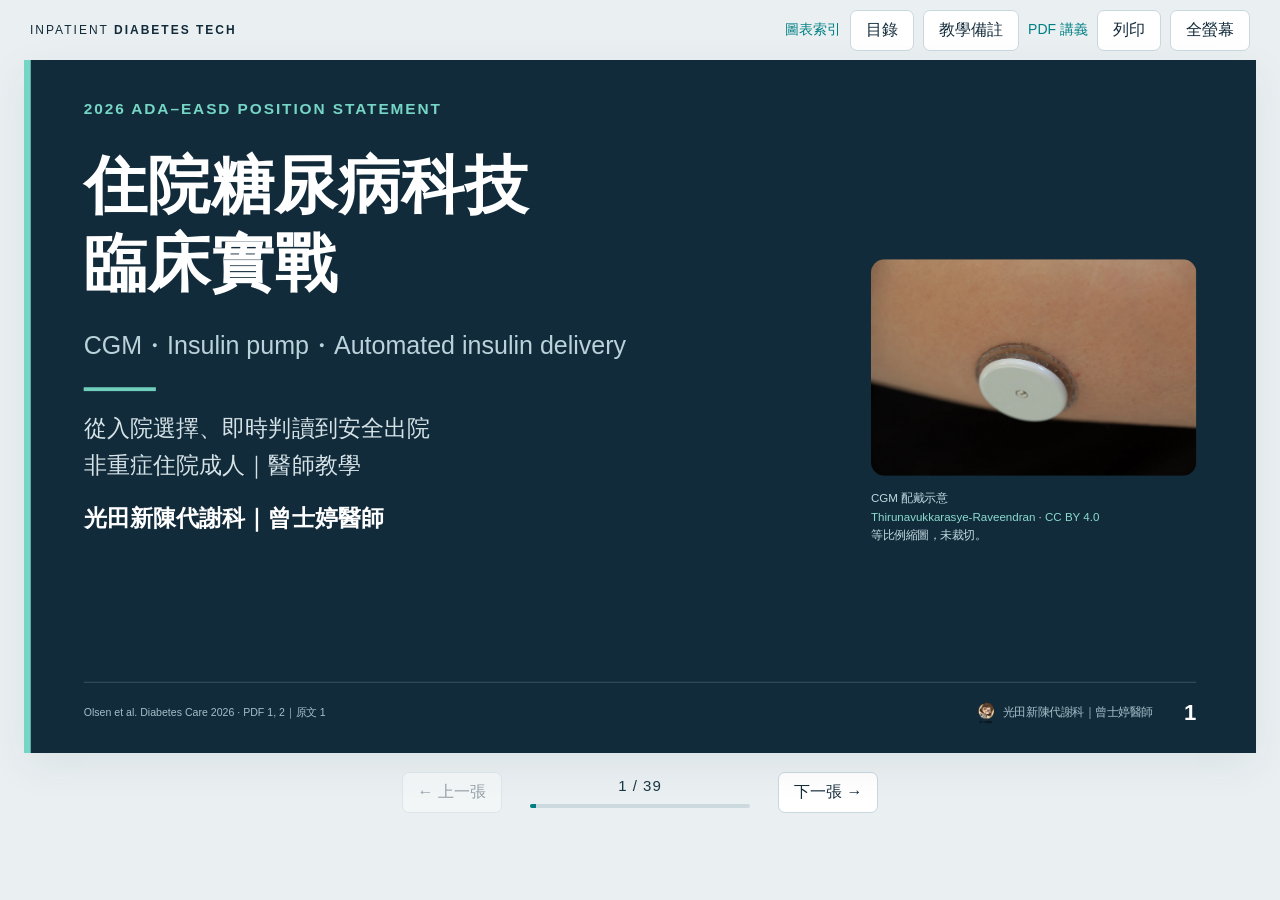
==== commit a89d9ceb: "Add all original PDF figures and tables plus licensed device photos" ====
--- a/site/index.html
+++ b/site/index.html
@@ -1,8 +1,2032 @@
 <!doctype html>
-<html lang="zh-Hant"><head><meta charset="utf-8"><meta name="viewport" content="width=device-width,initial-scale=1"><title>住院糖尿病科技臨床實戰｜曾士婷醫師</title><meta name="description" content="30 張繁體中文醫師教學投影片：2026 ADA–EASD 住院成人 CGM、insulin pump、AID 臨床實戰。光田新陳代謝科｜曾士婷醫師。"><meta property="og:title" content="住院糖尿病科技臨床實戰｜曾士婷醫師"><meta property="og:description" content="2026 ADA–EASD position statement｜30 張繁中教學投影片與 PDF 講義"><meta property="og:type" content="website"><meta property="og:url" content="https://inpatient-diabetes-tech-2026.pages.dev/"><meta property="og:image" content="https://inpatient-diabetes-tech-2026.pages.dev/assets/og.png"><meta name="twitter:card" content="summary_large_image"><link rel="canonical" href="https://inpatient-diabetes-tech-2026.pages.dev/"><link rel="stylesheet" href="styles.css"><script src="script.js" defer></script></head><body>
-<div class="appbar"><a class="site-name" href="#1">INPATIENT <b>DIABETES TECH</b></a><div><button id="toc-button">目錄</button><button id="notes-button" aria-expanded="false">教學備註</button><a href="inpatient-diabetes-technology.pdf" download>PDF 講義</a><button id="print-button">列印</button><button id="fullscreen-button">全螢幕</button></div></div>
-<main id="stage"><div id="deck"><section class="slide cover" id="slide-1" aria-label="第 1 張：住院糖尿病科技 臨床實戰" ><header><div class="eyebrow">2026 ADA–EASD POSITION STATEMENT</div><h1>住院糖尿病科技<br>臨床實戰</h1><p class="lead">CGM・Insulin pump・Automated insulin delivery</p></header><div class="slide-body"><div class="cover-bottom"><div class="cover-line"></div><p>從入院選擇、即時判讀到安全出院<br>非重症住院成人｜醫師教學</p><strong>光田新陳代謝科｜曾士婷醫師</strong></div><div class="cover-symbol"><span>CGM</span><span>PUMP</span><span>AID</span></div></div><footer><span>Olsen et al. Diabetes Care 2026 · PDF 1, 2｜原文 1</span><div class="brand"><img src="assets/ating-logo.png" alt="阿婷醫師既有個人標誌"><span>光田新陳代謝科｜曾士婷醫師</span></div><b class="page-number">1</b></footer></section><section class="slide " id="slide-2" aria-label="第 2 張：先確定：這份聲明用在哪裡？" hidden><header><div class="eyebrow">導讀｜適用範圍</div><h1>先確定：這份聲明用在哪裡？</h1><p class="lead">以非重症住院成人為核心；不能直接外推至兒童。</p></header><div class="slide-body"><div class="cards"><article class="card "><h3>適用族群</h3><p>住院成人、非重症照護<br>涵蓋第 1 型與第 2 型糖尿病</p></article><article class="card "><h3>證據分級</h3><p>沿用原文 A、B、C、E<br><b>E = 專家意見</b></p></article><article class="card "><h3>落地條件</h3><p>裝置＋標準流程＋受訓團隊<br>持續評估病況與操作能力</p></article></div><div class="callout">研究結果不一致：CGM 的效益與 insulin titration protocol、團隊訓練和執行方式有關。</div></div><footer><span>Olsen et al. Diabetes Care 2026 · PDF 2, 3, 4, 11｜原文 1, 2, 3, 10</span><div class="brand"><img src="assets/ating-logo.png" alt="阿婷醫師既有個人標誌"><span>光田新陳代謝科｜曾士婷醫師</span></div><b class="page-number">2</b></footer></section><section class="slide " id="slide-3" aria-label="第 3 張：把裝置整合進整段住院照護" hidden><header><div class="eyebrow">導讀｜九大主題</div><h1>把裝置整合進整段住院照護</h1><p class="lead">從「能不能用」走到「誰看、誰回應、如何交班」。</p></header><div class="slide-body"><div class="topics"><div><b>1</b><span>病人選擇</span></div><div><b>2</b><span>住院 CGM 目標</span></div><div><b>3</b><span>CGM 引導胰島素調整</span></div><div><b>4</b><span>手術前後照護</span></div><div><b>5</b><span>CGM 警報設定</span></div><div><b>6</b><span>人員訓練與工作流程</span></div><div><b>7</b><span>電子病歷整合</span></div><div><b>8</b><span>影像檢查</span></div><div><b>9</b><span>出院計畫</span></div></div></div><footer><span>Olsen et al. Diabetes Care 2026 · PDF 1, 2｜原文 1</span><div class="brand"><img src="assets/ating-logo.png" alt="阿婷醫師既有個人標誌"><span>光田新陳代謝科｜曾士婷醫師</span></div><b class="page-number">3</b></footer></section><section class="slide " id="slide-4" aria-label="第 4 張：已在使用：安全可行就繼續" hidden><header><div class="eyebrow">01｜SELECTION</div><h1>已在使用：安全可行就繼續</h1><p class="lead">CGM 與 pump／AID 的延續條件不同。</p></header><div class="slide-body"><div class="cards"><article class="card "><h3>CGM｜B</h3><p>病人<b>或醫療人員</b>能安全支援使用，即應延續。</p></article><article class="card "><h3>Pump／AID｜C</h3><p>病人能安全自行管理才延續；<b>每次接觸</b>重新評估能力。</p></article></div><div class="flow"><article><span>1</span><h3>確認裝置</h3><p>型號、耗材、操作能力</p></article><article><span>2</span><h3>共享資料</h3><p>醫療人員能看見血糖／胰島素資料</p></article><article><span>3</span><h3>共同照護</h3><p>必要時仍以院內 POC 驗證</p></article></div></div><footer><span>Olsen et al. Diabetes Care 2026 · PDF 4, 5｜原文 3, 4</span><div class="brand"><img src="assets/ating-logo.png" alt="阿婷醫師既有個人標誌"><span>光田新陳代謝科｜曾士婷醫師</span></div><b class="page-number">4</b></footer></section><section class="slide " id="slide-5" aria-label="第 5 張：優先找出低血糖高風險者" hidden><header><div class="eyebrow">01｜SELECTION</div><h1>優先找出低血糖高風險者</h1><p class="lead">不只看目前血糖，也看治療、病史與進食變化。</p></header><div class="slide-body"><div class="cards"><article class="card "><h3>藥物與事件｜B</h3><p>住院前使用胰島素或易致低血糖藥物；住院新開始胰島素；反覆或本次住院低血糖。</p></article><article class="card "><h3>易感族群｜B</h3><p>低血糖不自覺、腎功能損傷、年長、多重共病、進食不佳等。</p></article><article class="card "><h3>認知功能障礙｜E</h3><p>若醫療人員能管理 CGM 並取得資料，仍可考慮使用。</p></article></div><div class="callout">入院時建立風險清單；病況、營養或類固醇劑量改變時再評估。</div></div><footer><span>Olsen et al. Diabetes Care 2026 · PDF 4, 5｜原文 3, 4</span><div class="brand"><img src="assets/ating-logo.png" alt="阿婷醫師既有個人標誌"><span>光田新陳代謝科｜曾士婷醫師</span></div><b class="page-number">5</b></footer></section><section class="slide " id="slide-6" aria-label="第 6 張：高血糖風險：誰值得優先用 CGM？" hidden><header><div class="eyebrow">01｜SELECTION</div><h1>高血糖風險：誰值得優先用 CGM？</h1><p class="lead">原文建議「考慮使用」，並非一律啟用。</p></header><div class="slide-body"><div class="cards"><article class="card "><h3>基礎風險｜C</h3><p>入院前使用胰島素<br>多重嚴重共病<br><b>HbA1c >9%</b></p></article><article class="card "><h3>類固醇｜E</h3><p>既有糖尿病：prednisolone 等效量 <b>>10 mg/day</b><br>無既有糖尿病、新發高血糖：<b>>30 mg/day</b></p></article><article class="card "><h3>營養支持｜E</h3><p>接受腸道或靜脈營養的糖尿病住院病人。</p></article></div><div class="callout">類固醇兩種情境均須同時有：反覆測得 glucose >180 mg/dL。</div></div><footer><span>Olsen et al. Diabetes Care 2026 · PDF 5｜原文 4</span><div class="brand"><img src="assets/ating-logo.png" alt="阿婷醫師既有個人標誌"><span>光田新陳代謝科｜曾士婷醫師</span></div><b class="page-number">6</b></footer></section><section class="slide " id="slide-7" aria-label="第 7 張：何時停止或重新評估裝置？" hidden><header><div class="eyebrow">01｜SELECTION</div><h1>何時停止或重新評估裝置？</h1><p class="lead">先處理臨床狀態，再安排安全的治療替代。</p></header><div class="slide-body"><div class="split"><div><div class="cards"><article class="card danger"><h3>主要禁忌情境</h3><p>DKA／HHS；病人與團隊無法安全管理；耗材不足。</p></article><article class="card warm"><h3>裝置與程序限制</h3><p>特定影像檢查；干擾 CGM 準確度的藥物或病況。</p></article></div></div><div class="feature"><small>意識障礙的例外</small><h3>CGM 可由團隊接手</h3><p>若醫療人員能管理裝置且能取得資料，可延續 CGM。</p><p>此例外不能直接套用到病人自行操作 pump／AID。</p></div></div></div><footer><span>Olsen et al. Diabetes Care 2026 · PDF 5｜原文 4</span><div class="brand"><img src="assets/ating-logo.png" alt="阿婷醫師既有個人標誌"><span>光田新陳代謝科｜曾士婷醫師</span></div><b class="page-number">7</b></footer></section><section class="slide " id="slide-8" aria-label="第 8 張：住院 CGM：先守住低血糖底線" hidden><header><div class="eyebrow">02｜TARGETS</div><h1>住院 CGM：先守住低血糖底線</h1><p class="lead">每日評估；下列是整段住院期間的最低建議目標。</p></header><div class="slide-body"><div class="metrics"><div class="metric primary"><span>TIR · 70–180 mg/dL</span><b>>60<em>%</em></b><small>目標範圍內時間</small></div><div class="metric"><span>TAR · >180 mg/dL</span><b><25<em>%</em></b><small>高血糖時間</small></div><div class="metric warm"><span>TAR · >250 mg/dL</span><b><5<em>%</em></b><small>極高血糖時間</small></div><div class="metric warm"><span>TNL · 70–100 mg/dL</span><b><15<em>%</em></b><small>接近低血糖時間</small></div><div class="metric danger"><span>TBR · <70 mg/dL</span><b>0<em>%</em></b><small>低血糖時間</small></div></div><div class="callout">TIR、TAR、TBR 目標：E；TNL 目標：C。須依個別病況調整。</div></div><footer><span>Olsen et al. Diabetes Care 2026 · PDF 5, 6｜原文 4, 5</span><div class="brand"><img src="assets/ating-logo.png" alt="阿婷醫師既有個人標誌"><span>光田新陳代謝科｜曾士婷醫師</span></div><b class="page-number">8</b></footer></section><section class="slide " id="slide-9" aria-label="第 9 張：TIR 達標，也可能藏著低血糖風險" hidden><header><div class="eyebrow">02｜TARGETS</div><h1>TIR 達標，也可能藏著低血糖風險</h1><p class="lead">TNL 是 TIR 裡靠近低血糖的部分。</p></header><div class="slide-body"><div class="range-labels"><span>70</span><span>100</span><span>180 mg/dL</span></div><div class="range"><div>TNL<br><strong>70–100</strong></div><div>TIR 的其餘範圍<br><strong>100–180</strong></div></div><div class="range-bracket">TIR 70–180 mg/dL</div><div class="cards"><article class="card "><h3>同時看兩件事</h3><p>TIR >60% 的同時，仍要把 TNL 控制在 <15%。</p></article><article class="card "><h3>每日看趨勢</h3><p>住院病況和攝食快速改變；依每日資料調整，不沿用門診長期報表思維。</p></article></div></div><footer><span>Olsen et al. Diabetes Care 2026 · PDF 5, 6｜原文 4, 5</span><div class="brand"><img src="assets/ating-logo.png" alt="阿婷醫師既有個人標誌"><span>光田新陳代謝科｜曾士婷醫師</span></div><b class="page-number">9</b></footer></section><section class="slide " id="slide-10" aria-label="第 10 張：CGM 引導 MDI：用標準流程調整" hidden><header><div class="eyebrow">03｜TITRATION</div><h1>CGM 引導 MDI：用標準流程調整</h1><p class="lead">避免只因畫面出現一個高值，就臨時加打胰島素。</p></header><div class="slide-body"><div class="flow"><article><span>1</span><h3>先驗證</h3><p>準確度、症狀與 POC 是否一致</p></article><article><span>2</span><h3>看完整時段</h3><p>血糖曲線、飲食與胰島素給藥時序</p></article><article><span>3</span><h3>分項調整</h3><p>Basal、prandial、correction</p></article><article><span>4</span><h3>每天回顧</h3><p>依標準 protocol 及臨床判斷</p></article></div><div class="callout">使用標準化 CGM-based insulin protocol：A。用於給藥的 CGM 應符合 iCGM 標準：E。</div></div><footer><span>Olsen et al. Diabetes Care 2026 · PDF 5, 6, 9｜原文 4, 5, 8</span><div class="brand"><img src="assets/ating-logo.png" alt="阿婷醫師既有個人標誌"><span>光田新陳代謝科｜曾士婷醫師</span></div><b class="page-number">10</b></footer></section><section class="slide supplement" id="slide-11" aria-label="第 11 張：標準調整：先處理低值，再看極端值" hidden><header><div class="eyebrow">03｜TITRATION</div><h1>標準調整：先處理低值，再看極端值</h1><p class="lead">補充資料 2 提供的是有條件的調整框架。</p></header><div class="slide-body"><div class="cards"><article class="card "><h3>Rule of the lowest</h3><p>同一調整時段同時出現低、高血糖，且達 protocol 門檻時，優先套用低值規則。</p></article><article class="card "><h3>Rule of the extremes</h3><p>先處理偏離預定調整範圍更遠的極端區間，再看鄰近區間。</p></article><article class="card "><h3>每日回顧</h3><p>以過去 24 小時 CGM 評估 basal、餐時與矯正劑量。</p></article></div><div class="callout">本網站呈現原則；實際劑量表請開啟原文補充資料，搭配院內流程執行。</div></div><footer><span>Olsen et al. Diabetes Care 2026 · PDF 5, 6｜原文 4, 5；ESM 2，第 2 頁</span><div class="brand"><img src="assets/ating-logo.png" alt="阿婷醫師既有個人標誌"><span>光田新陳代謝科｜曾士婷醫師</span></div><b class="page-number">11</b></footer></section><section class="slide " id="slide-12" aria-label="第 12 張：餐時劑量：先看吃了多少" hidden><header><div class="eyebrow">03｜TITRATION</div><h1>餐時劑量：先看吃了多少</h1><p class="lead">無法精確計算醣量時，可依總日劑量估算。</p></header><div class="slide-body"><div class="split"><div class="feature"><small>攝食足夠、TDD 已知</small><h3 class="huge">40%</h3><p>約以總日胰島素劑量的 40%<br>作餐時胰島素，再分配至各餐。</p></div><div><div class="cards"><article class="card "><h3>進食極少</h3><p>可能僅需很少、甚至不需餐時胰島素。</p></article><article class="card "><h3>需求提高</h3><p>類固醇、營養支持或壓力性高血糖者，餐時占比可能需 50–60%。</p></article></div></div></div><div class="callout">以上為原文估算建議（C），不能取代個別攝食與血糖評估。</div></div><footer><span>Olsen et al. Diabetes Care 2026 · PDF 6｜原文 5</span><div class="brand"><img src="assets/ating-logo.png" alt="阿婷醫師既有個人標誌"><span>光田新陳代謝科｜曾士婷醫師</span></div><b class="page-number">12</b></footer></section><section class="slide " id="slide-13" aria-label="第 13 張：避免 insulin stacking：先查上一劑" hidden><header><div class="eyebrow">03｜TITRATION</div><h1>避免 insulin stacking：先查上一劑</h1><p class="lead">適用於警報觸發，也適用於排定的 correction。</p></header><div class="slide-body"><div class="dose-pair"><article><span>Rapid-acting insulin</span><strong>>3 <small>h</small></strong><p>距上次速效胰島素給藥</p></article><article><span>Regular human insulin</span><strong>>4 <small>h</small></strong><p>距上次 regular insulin 給藥</p></article></div><div class="callout">補打前確認時間與已給劑量；高值警報不等於立刻再打一劑。（E）</div></div><footer><span>Olsen et al. Diabetes Care 2026 · PDF 7, 8｜原文 6, 7</span><div class="brand"><img src="assets/ating-logo.png" alt="阿婷醫師既有個人標誌"><span>光田新陳代謝科｜曾士婷醫師</span></div><b class="page-number">13</b></footer></section><section class="slide " id="slide-14" aria-label="第 14 張：延續 pump／AID：保持模式與責任清楚" hidden><header><div class="eyebrow">03｜PUMP / AID</div><h1>延續 pump／AID：保持模式與責任清楚</h1><p class="lead">非自動幫浦與 AID 的調整方式不同。</p></header><div class="slide-body"><div class="cards"><article class="card "><h3>Non-AID pump｜C</h3><p>反覆臨床評估，視需求調整 basal rate 與餐時劑量；住院調整尚缺已驗證指引。</p></article><article class="card "><h3>AID｜C</h3><p>通常延續自動模式；除餐時輸入外，盡量減少額外人工介入。</p></article><article class="card "><h3>需求改變時</h3><p>無進食或低血糖風險時，可考慮提高目標或較保守模式；依裝置特性判斷。</p></article></div><div class="callout">額外胰島素原則上透過 pump 給予。出現禁忌或需求超出 AID 能力時，評估改模式或轉換治療。</div></div><footer><span>Olsen et al. Diabetes Care 2026 · PDF 5, 6, 7｜原文 4, 5, 6</span><div class="brand"><img src="assets/ating-logo.png" alt="阿婷醫師既有個人標誌"><span>光田新陳代謝科｜曾士婷醫師</span></div><b class="page-number">14</b></footer></section><section class="slide " id="slide-15" aria-label="第 15 張：預定停 pump：先銜接 basal insulin" hidden><header><div class="eyebrow">03｜TRANSITION</div><h1>預定停 pump：先銜接 basal insulin</h1><p class="lead">非手術的計畫性轉換，避免胰島素覆蓋中斷。</p></header><div class="slide-body"><div class="flow"><article><span>1</span><h3>估算 basal</h3><p>由 pump 設定取得 24 小時基礎量</p></article><article><span>2</span><h3>提前給藥</h3><p>停 pump 前 2 小時皮下注射 basal</p></article><article><span>3</span><h3>停 pump 後</h3><p>以 MDI 搭配餐時／correction；每日調整</p></article></div><div class="cards"><article class="card "><h3>若僅取得 TDD</h3><p>部分 AID 僅顯示總日劑量，可各分 50% 作 basal 與餐時，或依補充資料估算。</p></article><article class="card "><h3>重新啟用</h3><p>禁忌解除後，評估注射 basal 已消退；原文舉約 22 小時為例。</p></article></div></div><footer><span>Olsen et al. Diabetes Care 2026 · PDF 8｜原文 7</span><div class="brand"><img src="assets/ating-logo.png" alt="阿婷醫師既有個人標誌"><span>光田新陳代謝科｜曾士婷醫師</span></div><b class="page-number">15</b></footer></section><section class="slide " id="slide-16" aria-label="第 16 張：NPO 時，另訂基礎供應與營養計畫" hidden><header><div class="eyebrow">03｜NPO</div><h1>NPO 時，另訂基礎供應與營養計畫</h1><p class="lead">停止進食後仍須明確規劃胰島素與葡萄糖供應。</p></header><div class="slide-body"><div class="cards"><article class="card "><h3>胰島素路徑｜E</h3><p>依院內規範使用 insulin infusion；或延續 non-AID pump／AID。</p></article><article class="card "><h3>Non-AID pump｜E</h3><p>可將 basal rate <b>降低 10–25%</b>，不是降到原劑量的 10–25%。</p></article><article class="card "><h3>葡萄糖與營養｜E</h3><p>搭配含 glucose／dextrose 靜脈輸液；NPO >1–2 天時依規範轉腸道或靜脈營養。</p></article></div><div class="callout">新置入 CGM 的前 24 小時，NPO 者 POC 可每 4–6 小時驗證。</div></div><footer><span>Olsen et al. Diabetes Care 2026 · PDF 6, 8｜原文 5, 7</span><div class="brand"><img src="assets/ating-logo.png" alt="阿婷醫師既有個人標誌"><span>光田新陳代謝科｜曾士婷醫師</span></div><b class="page-number">16</b></footer></section><section class="slide " id="slide-17" aria-label="第 17 張：手術分流：以少吃幾餐與複雜度判斷" hidden><header><div class="eyebrow">04｜PERIOPERATIVE</div><h1>手術分流：以少吃幾餐與複雜度判斷</h1><p class="lead">不能只用一個固定手術時數決定。</p></header><div class="slide-body"><div class="decision"><div class="decision-start">預估手術與恢復進食</div><div class="cards"><article class="card"><h3>短手術</h3><p><b>最多錯過一餐</b><br>適當條件下可延續 pump／AID。</p></article><article class="card danger"><h3>較長、複雜或可能延長</h3><p>轉為 <b>IV insulin infusion</b><br>依院內規範執行。</p></article></div></div><div class="callout">適當情境可延續 CGM 與 CGM-based dosing（B）；pump／AID 手術分流建議為 C。</div></div><footer><span>Olsen et al. Diabetes Care 2026 · PDF 6, 7｜原文 5, 6</span><div class="brand"><img src="assets/ating-logo.png" alt="阿婷醫師既有個人標誌"><span>光田新陳代謝科｜曾士婷醫師</span></div><b class="page-number">17</b></footer></section><section class="slide " id="slide-18" aria-label="第 18 張：術前準備與突發停機，要寫進計畫" hidden><header><div class="eyebrow">04｜PERIOPERATIVE</div><h1>術前準備與突發停機，要寫進計畫</h1><p class="lead">麻醉團隊必須能接觸、暫停或拆離 pump。</p></header><div class="slide-body"><div class="flow"><article><span>1</span><h3>手術前一天</h3><p>新 infusion set 放在術野之外；備齊耗材</p></article><article><span>2</span><h3>手術前</h3><p>合格人員評估設定；確認儲藥量充足</p></article><article><span>3</span><h3>手術當中</h3><p>可接觸 pump；non-AID basal 每小時或依需要調整</p></article><article><span>4</span><h3>突然停用</h3><p>依院內規範銜接對應 basal rate 的 IV insulin</p></article></div></div><footer><span>Olsen et al. Diabetes Care 2026 · PDF 7｜原文 6</span><div class="brand"><img src="assets/ating-logo.png" alt="阿婷醫師既有個人標誌"><span>光田新陳代謝科｜曾士婷醫師</span></div><b class="page-number">18</b></footer></section><section class="slide " id="slide-19" aria-label="第 19 張：警報預設：80 / 250 mg/dL" hidden><header><div class="eyebrow">05｜ALARMS</div><h1>警報預設：80 / 250 mg/dL</h1><p class="lead">低值先預警；高值同時兼顧風險與警報疲勞。</p></header><div class="slide-body"><div class="dose-pair alarms"><article class="low"><span>Low alarm · 立即警示</span><strong>80</strong><p>mg/dL｜高風險可設更高</p></article><article><span>High alarm</span><strong>250</strong><p>mg/dL｜立即或依裝置設定延遲</p></article></div><div class="callout">兩項警報建議均為 C；urgent low 等不可調警報須保持啟用。</div></div><footer><span>Olsen et al. Diabetes Care 2026 · PDF 7｜原文 6</span><div class="brand"><img src="assets/ating-logo.png" alt="阿婷醫師既有個人標誌"><span>光田新陳代謝科｜曾士婷醫師</span></div><b class="page-number">19</b></footer></section><section class="slide " id="slide-20" aria-label="第 20 張：警報響起：讓通知變成可追蹤的處置" hidden><header><div class="eyebrow">05｜ALARM RESPONSE</div><h1>警報響起：讓通知變成可追蹤的處置</h1><p class="lead">先有負責人，再談遠端監測。</p></header><div class="slide-body"><div class="flow"><article><span>1</span><h3>接收</h3><p>護理站或指定人員看見警報</p></article><article><span>2</span><h3>確認</h3><p>症狀、裝置狀況；必要時 POC</p></article><article><span>3</span><h3>處置</h3><p>低血糖依院內流程；高血糖先查上一劑</p></article><article><span>4</span><h3>記錄</h3><p>警報、回應時間、處置與後續結果</p></article></div><div class="callout">避免隨手看到高值就反覆補打；需訓練警報回應與避免 insulin stacking。</div></div><footer><span>Olsen et al. Diabetes Care 2026 · PDF 7, 8, 9, 10｜原文 6, 7, 8, 9</span><div class="brand"><img src="assets/ating-logo.png" alt="阿婷醫師既有個人標誌"><span>光田新陳代謝科｜曾士婷醫師</span></div><b class="page-number">20</b></footer></section><section class="slide " id="slide-21" aria-label="第 21 張：哪些時候一定要想到 POC？" hidden><header><div class="eyebrow">06｜POC VALIDATION</div><h1>哪些時候一定要想到 POC？</h1><p class="lead">新置入期與準確度疑慮，是原文特別列出的情境。</p></header><div class="slide-body"><div class="cards"><article class="card "><h3>新置入前 24 小時｜B</h3><p>餐前、睡前、夜間；NPO 時例如每 4–6 小時。感測器暖機期也需 POC。</p></article><article class="card "><h3>血糖極端值｜B</h3><p>CGM <70 mg/dL<br>或 >270 mg/dL<br>出現準確度疑慮時驗證。</p></article><article class="card "><h3>臨床不一致｜B</h3><p>讀值與症狀／病況不符；存在可能的干擾物質。</p></article></div><div class="callout">270 mg/dL 是此段的 POC 驗證情境；250 mg/dL 是高值警報預設。</div></div><footer><span>Olsen et al. Diabetes Care 2026 · PDF 8, 9｜原文 7, 8</span><div class="brand"><img src="assets/ating-logo.png" alt="阿婷醫師既有個人標誌"><span>光田新陳代謝科｜曾士婷醫師</span></div><b class="page-number">21</b></footer></section><section class="slide " id="slide-22" aria-label="第 22 張：CGM 與 POC 不一致：先保護低值" hidden><header><div class="eyebrow">06｜DISCREPANCY</div><h1>CGM 與 POC 不一致：先保護低值</h1><p class="lead">原文校正門檻必須搭配血糖穩定時評估。</p></header><div class="slide-body"><table><thead><tr><th>CGM 所在範圍</th><th>需評估校正的差異</th></tr></thead><tbody><tr><td>CGM >100 mg/dL</td><td>差異 >20%</td></tr><tr><td>CGM <100 mg/dL</td><td>差異超過 ±20 mg/dL</td></tr></tbody></table><div class="flow"><article><span>1</span><h3>立即判斷</h3><p>依較低讀值引導決策，降低低血糖風險（E）</p></article><article><span>2</span><h3>穩定時校正</h3><p>裝置允許才以 POC 校正（C）</p></article><article><span>3</span><h3>持續不一致</h3><p>更換或停用 CGM（E）</p></article></div></div><footer><span>Olsen et al. Diabetes Care 2026 · PDF 8｜原文 7</span><div class="brand"><img src="assets/ating-logo.png" alt="阿婷醫師既有個人標誌"><span>光田新陳代謝科｜曾士婷醫師</span></div><b class="page-number">22</b></footer></section><section class="slide " id="slide-23" aria-label="第 23 張：讀值失真：同時查藥物、病況與壓迫" hidden><header><div class="eyebrow">06｜INTERFERENCE</div><h1>讀值失真：同時查藥物、病況與壓迫</h1><p class="lead">干擾方向和幅度取決於裝置與物質濃度。</p></header><div class="slide-body"><div class="cards"><article class="card "><h3>藥物／物質</h3><p>超出建議劑量的 acetaminophen、ascorbic acid、hydroxyurea，以及其他還原性物質。</p></article><article class="card "><h3>臨床狀態</h3><p>末梢循環不佳、低血糖、嚴重高血糖、酸中毒、嚴重貧血。</p></article><article class="card "><h3>機械性因素</h3><p>壓迫感測器；翻身、轉送、長期臥床時注意固定與保護。</p></article></div><div class="callout">依型號確認已知干擾；許多住院用藥尚未完成 CGM 干擾測試。</div></div><footer><span>Olsen et al. Diabetes Care 2026 · PDF 8, 9｜原文 7, 8</span><div class="brand"><img src="assets/ating-logo.png" alt="阿婷醫師既有個人標誌"><span>光田新陳代謝科｜曾士婷醫師</span></div><b class="page-number">23</b></footer></section><section class="slide " id="slide-24" aria-label="第 24 張：讓每一班都有可執行的照護流程" hidden><header><div class="eyebrow">06｜STAFF & WORKFLOW</div><h1>讓每一班都有可執行的照護流程</h1><p class="lead">標準化教育、角色分工與備援，比多一個螢幕更重要。</p></header><div class="slide-body"><div class="workflow-grid"><article><b>1</b><h3>裝置照護</h3><p>置入／移除、部位、暖機、耗材、固定與管路預充。</p></article><article><b>2</b><h3>血糖判讀</h3><p>看曲線與時序；POC 驗證；依 protocol 調整。</p></article><article><b>3</b><h3>警報責任</h3><p>接收人、回應、處置、交班；避免 insulin stacking。</p></article><article><b>4</b><h3>每日再評估</h3><p>自我管理能力、臨床狀態、可否繼續；備妥停機方案。</p></article></div></div><footer><span>Olsen et al. Diabetes Care 2026 · PDF 8, 9, 10｜原文 7, 8, 9</span><div class="brand"><img src="assets/ating-logo.png" alt="阿婷醫師既有個人標誌"><span>光田新陳代謝科｜曾士婷醫師</span></div><b class="page-number">24</b></footer></section><section class="slide " id="slide-25" aria-label="第 25 張：未能自動串接，也要留下決策依據" hidden><header><div class="eyebrow">07｜EHR INTEGRATION</div><h1>未能自動串接，也要留下決策依據</h1><p class="lead">CGM、POC 與實驗室血糖必須清楚區分。</p></header><div class="slide-body"><table><thead><tr><th>病歷欄位</th><th>最少應包含</th></tr></thead><tbody><tr><td>裝置與責任</td><td>型號、部位、更換時間、誰操作、manual／AID 模式</td></tr><tr><td>血糖與設定</td><td>重要讀值／統計、目標、basal rate 或 AID 預估基礎量</td></tr><tr><td>劑量調整</td><td>調整依據、basal／餐時／correction、預定重評頻率</td></tr><tr><td>警報與處置</td><td>閾值、回應時間、採取的行動；出院摘要</td></tr></tbody></table><div class="callout">未完成 EHR 整合前，若據此作臨床決策，須人工記錄相關資訊。（E）</div></div><footer><span>Olsen et al. Diabetes Care 2026 · PDF 8, 9, 10｜原文 7, 8, 9</span><div class="brand"><img src="assets/ating-logo.png" alt="阿婷醫師既有個人標誌"><span>光田新陳代謝科｜曾士婷醫師</span></div><b class="page-number">25</b></footer></section><section class="slide " id="slide-26" aria-label="第 26 張：影像檢查：先查「確切型號」規範" hidden><header><div class="eyebrow">08｜IMAGING</div><h1>影像檢查：先查「確切型號」規範</h1><p class="lead">正式建議：遵循該裝置製造商指引。（E）</p></header><div class="slide-body"><div class="cards"><article class="card "><h3>CGM</h3><p>部分型號可於 X-ray／CT 保留；MRI 證據較少，不能全品牌通用。</p></article><article class="card "><h3>原文裝置例子</h3><p>Libre 2／3：原文引述可保留進行影像；MRI 期間可能受影響，約 1 h 後恢復。</p></article><article class="card "><h3>Pump／AID</h3><p>MRI 前移除 pump 與金屬 cannula，並規劃替代胰島素供應。</p></article></div><div class="callout">Eversense：原文描述移除 transmitter 後可接受 X-ray／CT／MRI。仍須核對型號、地區仿單與檢查條件。</div></div><footer><span>Olsen et al. Diabetes Care 2026 · PDF 10｜原文 9</span><div class="brand"><img src="assets/ating-logo.png" alt="阿婷醫師既有個人標誌"><span>光田新陳代謝科｜曾士婷醫師</span></div><b class="page-number">26</b></footer></section><section class="slide " id="slide-27" aria-label="第 27 張：出院前，把住院低／高血糖帶進計畫" hidden><header><div class="eyebrow">09｜DISCHARGE</div><h1>出院前，把住院低／高血糖帶進計畫</h1><p class="lead">持續使用 CGM 者，安排約 2 週內門診追蹤。</p></header><div class="slide-body"><div class="split"><div class="feature"><small>CGM 出院銜接｜E</small><h3 class="huge">2 <em>週</em></h3><p>約 2 週內門診回診<br>讓裝置連結至門診團隊，能檢視資料。</p></div><div><div class="cards"><article class="card "><h3>重新整理治療</h3><p>納入住院的低／高血糖、HbA1c、資源、心腎共病與治療反應。</p></article><article class="card "><h3>共同決策</h3><p>依門診確認的 dysglycemia、當地指引與給付，評估常規 CGM。</p></article></div></div></div></div><footer><span>Olsen et al. Diabetes Care 2026 · PDF 10｜原文 9</span><div class="brand"><img src="assets/ating-logo.png" alt="阿婷醫師既有個人標誌"><span>光田新陳代謝科｜曾士婷醫師</span></div><b class="page-number">27</b></footer></section><section class="slide " id="slide-28" aria-label="第 28 張：Pump／AID 出院：先恢復穩定生活" hidden><header><div class="eyebrow">09｜DISCHARGE</div><h1>Pump／AID 出院：先恢復穩定生活</h1><p class="lead">設定的最佳化，理想上在急性病況解除後於門診完成。</p></header><div class="slide-body"><div class="flow"><article><span>1</span><h3>出院前</h3><p>交接模式、設定、住院事件與處置</p></article><article><span>2</span><h3>居家銜接</h3><p>確認耗材、資料共享與追蹤安排</p></article><article><span>3</span><h3>門診再調整</h3><p>急性病況消退、恢復平常活動後最佳化</p></article></div><div class="callout">此為原文理想時機（E）；住院期間必要的安全調整仍須即時處理。</div></div><footer><span>Olsen et al. Diabetes Care 2026 · PDF 9, 10｜原文 8, 9</span><div class="brand"><img src="assets/ating-logo.png" alt="阿婷醫師既有個人標誌"><span>光田新陳代謝科｜曾士婷醫師</span></div><b class="page-number">28</b></footer></section><section class="slide " id="slide-29" aria-label="第 29 張：先選對人，再把資料變成安全行動" hidden><header><div class="eyebrow">TAKE-HOME｜臨床速記</div><h1>先選對人，再把資料變成安全行動</h1><p class="lead">每日評估、標準調整、即時回應、完整交班。</p></header><div class="slide-body"><div class="recap"><article><b>0%</b><p>TBR <70<br>低血糖優先避免</p></article><article><b>80 / 250</b><p>mg/dL<br>低／高警報預設</p></article><article><b>>3 / >4 h</b><p>速效／regular<br>correction 間隔</p></article><article><b>約 2 週</b><p>CGM 出院後<br>門診銜接</p></article></div><div class="callout">POC 驗證與差異處理是安全基礎；pump 停用、手術與影像都須先安排替代計畫。</div></div><footer><span>Olsen et al. Diabetes Care 2026 · PDF 5, 7, 8, 9, 10｜原文 4, 6, 7, 8, 9</span><div class="brand"><img src="assets/ating-logo.png" alt="阿婷醫師既有個人標誌"><span>光田新陳代謝科｜曾士婷醫師</span></div><b class="page-number">29</b></footer></section><section class="slide " id="slide-30" aria-label="第 30 張：回到原文，帶著脈絡使用數字" hidden><header><div class="eyebrow">REFERENCE｜原文與延伸閱讀</div><h1>回到原文，帶著脈絡使用數字</h1><p class="lead">本網站為繁體中文教學改編；圖表均重新設計。</p></header><div class="slide-body"><div class="reference-layout"><div><p class="authors">Olsen MT, Spanakis EK, Thabit H, Dhatariya K, Mustafa OG, Avari P, Lumb AN, Dungan K, Philis-Tsimikas A, Kulasa K, O’Neal DN, Joshi SR, Liarakos AL, Wilmot EG, Shaw JLV, Vangoitsenhoven R, Mathieu C, Hirsch IB, Vellanki P, Pasquel FJ, Umpierrez G, Galindo RJ, Pedersen-Bjergaard U, Kristensen PL, Mader JK, Nørgaard K.</p><p class="paper-title">An International Position Statement on Practical Approaches for Inpatient Continuous Glucose Monitoring, Insulin Pumps, and Automated Insulin Delivery Systems in Adults.</p><p><i>Diabetes Care.</i> 2026. Published online September 22, 2026; dci26-0091.</p><p><a href="https://doi.org/10.2337/dci26-0091" target="_blank" rel="noopener">DOI: 10.2337/dci26-0091 ↗</a></p><p class="ref-small">同時發表於 Diabetologia：10.1007/s00125-026-06838-8<br>補充資料：<a href="https://doi.org/10.2337/figshare.32648427" target="_blank" rel="noopener">10.2337/figshare.32648427 ↗</a></p></div><aside><img class="qr" src="assets/site-qr.png" alt="掃描開啟本教學網站"><p>手機開啟教學網站</p><a href="inpatient-diabetes-technology.pdf" download>下載 PDF 講義 ↓</a></aside></div></div><footer><span>Olsen et al. Diabetes Care 2026 · PDF 2, 3｜原文 1, 2</span><div class="brand"><img src="assets/ating-logo.png" alt="阿婷醫師既有個人標誌"><span>光田新陳代謝科｜曾士婷醫師</span></div><b class="page-number">30</b></footer></section></div></main>
-<div class="navigation"><button id="prev" aria-label="上一張">← 上一張</button><div><span id="counter" aria-live="polite" aria-atomic="true">1 / 30</span><div class="progress" role="progressbar" aria-label="投影片進度" aria-valuemin="1" aria-valuemax="30" aria-valuenow="1"><span id="progress-fill"></span></div></div><button id="next" aria-label="下一張">下一張 →</button></div>
-<aside id="notes" hidden><h2>教學備註</h2><p id="notes-content"></p><a href="https://doi.org/10.2337/dci26-0091" target="_blank" rel="noopener">閱讀原文 ↗</a></aside>
-<dialog id="toc"><div class="dialog-head"><h2>投影片目錄</h2><button id="close-toc" aria-label="關閉目錄">關閉 ✕</button></div><div id="toc-items"></div></dialog>
-<noscript><p>請啟用 JavaScript 使用換頁功能，或直接下載 <a href="inpatient-diabetes-technology.pdf">PDF 講義</a>。</p></noscript></body></html>+<html lang="zh-Hant">
+  <head>
+    <meta charset="utf-8" />
+    <meta name="viewport" content="width=device-width,initial-scale=1" />
+    <title>住院糖尿病科技臨床實戰｜曾士婷醫師</title>
+    <meta
+      name="description"
+      content="39 張繁體中文醫師教學投影片：2026 ADA–EASD 住院成人 CGM、insulin pump、AID 臨床實戰。光田新陳代謝科｜曾士婷醫師。"
+    />
+    <meta property="og:title" content="住院糖尿病科技臨床實戰｜曾士婷醫師" />
+    <meta
+      property="og:description"
+      content="2026 ADA–EASD position statement｜39 張繁中教學投影片與 PDF 講義"
+    />
+    <meta property="og:type" content="website" />
+    <meta
+      property="og:url"
+      content="https://inpatient-diabetes-tech-2026.pages.dev/"
+    />
+    <meta
+      property="og:image"
+      content="https://inpatient-diabetes-tech-2026.pages.dev/assets/og.png"
+    />
+    <meta name="twitter:card" content="summary_large_image" />
+    <link
+      rel="canonical"
+      href="https://inpatient-diabetes-tech-2026.pages.dev/"
+    />
+    <link rel="stylesheet" href="styles.css" />
+    <script src="script.js" defer></script>
+  </head>
+  <body>
+    <div class="appbar">
+      <a class="site-name" href="#1">INPATIENT <b>DIABETES TECH</b></a>
+      <div>
+        <a href="images-and-sources.html" target="_blank" rel="noopener"
+          >圖表索引</a
+        ><button id="toc-button">目錄</button
+        ><button id="notes-button" aria-expanded="false">教學備註</button
+        ><a
+          href="https://inpatient-diabetes-tech-2026.pages.dev/inpatient-diabetes-technology.pdf"
+          download
+          >PDF 講義</a
+        ><button id="print-button">列印</button
+        ><button id="fullscreen-button">全螢幕</button>
+      </div>
+    </div>
+    <main id="stage">
+      <div id="deck">
+        <section
+          class="slide cover"
+          id="slide-1"
+          aria-label="第 1 張：住院糖尿病科技 臨床實戰"
+        >
+          <header>
+            <div class="eyebrow">2026 ADA–EASD POSITION STATEMENT</div>
+            <h1>住院糖尿病科技<br />臨床實戰</h1>
+            <p class="lead">CGM・Insulin pump・Automated insulin delivery</p>
+          </header>
+          <div class="slide-body">
+            <div class="cover-bottom">
+              <div class="cover-line"></div>
+              <p>
+                從入院選擇、即時判讀到安全出院<br />非重症住院成人｜醫師教學
+              </p>
+              <strong>光田新陳代謝科｜曾士婷醫師</strong>
+            </div>
+            <figure class="cover-photo">
+              <img
+                src="assets/photos/cgm.webp"
+                alt="上臂配戴的 FreeStyle Libre 葡萄糖感測器"
+              />
+              <figcaption>
+                CGM 配戴示意<br /><a
+                  href="https://commons.wikimedia.org/wiki/File:FreeStyle_libre_am_Oberarm_und_Ausleseger%C3%A4t-6.jpg"
+                  target="_blank"
+                  rel="noopener"
+                  >Thirunavukkarasye-Raveendran</a
+                >
+                ·
+                <a
+                  href="https://creativecommons.org/licenses/by/4.0/"
+                  target="_blank"
+                  rel="noopener"
+                  >CC BY 4.0</a
+                ><br />等比例縮圖，未裁切。
+              </figcaption>
+            </figure>
+          </div>
+          <footer>
+            <span>Olsen et al. Diabetes Care 2026 · PDF 1, 2｜原文 1</span>
+            <div class="brand">
+              <img
+                src="assets/ating-logo.png"
+                alt="阿婷醫師既有個人標誌"
+              /><span>光田新陳代謝科｜曾士婷醫師</span>
+            </div>
+            <b class="page-number">1</b>
+          </footer>
+        </section>
+        <section
+          class="slide"
+          id="slide-2"
+          aria-label="第 2 張：先確定：這份聲明用在哪裡？"
+          hidden
+        >
+          <header>
+            <div class="eyebrow">導讀｜適用範圍</div>
+            <h1>先確定：這份聲明用在哪裡？</h1>
+            <p class="lead">以非重症住院成人為核心；不能直接外推至兒童。</p>
+          </header>
+          <div class="slide-body">
+            <div class="cards">
+              <article class="card">
+                <h3>適用族群</h3>
+                <p>住院成人、非重症照護<br />涵蓋第 1 型與第 2 型糖尿病</p>
+              </article>
+              <article class="card">
+                <h3>證據分級</h3>
+                <p>沿用原文 A、B、C、E<br /><b>E = 專家意見</b></p>
+              </article>
+              <article class="card">
+                <h3>落地條件</h3>
+                <p>裝置＋標準流程＋受訓團隊<br />持續評估病況與操作能力</p>
+              </article>
+            </div>
+            <div class="callout">
+              研究結果不一致：CGM 的效益與 insulin titration
+              protocol、團隊訓練和執行方式有關。
+            </div>
+          </div>
+          <footer>
+            <span
+              >Olsen et al. Diabetes Care 2026 · PDF 2, 3, 4, 11｜原文 1, 2, 3,
+              10</span
+            >
+            <div class="brand">
+              <img
+                src="assets/ating-logo.png"
+                alt="阿婷醫師既有個人標誌"
+              /><span>光田新陳代謝科｜曾士婷醫師</span>
+            </div>
+            <b class="page-number">2</b>
+          </footer>
+        </section>
+        <section
+          class="slide"
+          id="slide-3"
+          aria-label="第 3 張：把裝置整合進整段住院照護"
+          hidden
+        >
+          <header>
+            <div class="eyebrow">導讀｜九大主題</div>
+            <h1>把裝置整合進整段住院照護</h1>
+            <p class="lead">從「能不能用」走到「誰看、誰回應、如何交班」。</p>
+          </header>
+          <div class="slide-body">
+            <div class="topics">
+              <div><b>1</b><span>病人選擇</span></div>
+              <div><b>2</b><span>住院 CGM 目標</span></div>
+              <div><b>3</b><span>CGM 引導胰島素調整</span></div>
+              <div><b>4</b><span>手術前後照護</span></div>
+              <div><b>5</b><span>CGM 警報設定</span></div>
+              <div><b>6</b><span>人員訓練與工作流程</span></div>
+              <div><b>7</b><span>電子病歷整合</span></div>
+              <div><b>8</b><span>影像檢查</span></div>
+              <div><b>9</b><span>出院計畫</span></div>
+            </div>
+          </div>
+          <footer>
+            <span>Olsen et al. Diabetes Care 2026 · PDF 1, 2｜原文 1</span>
+            <div class="brand">
+              <img
+                src="assets/ating-logo.png"
+                alt="阿婷醫師既有個人標誌"
+              /><span>光田新陳代謝科｜曾士婷醫師</span>
+            </div>
+            <b class="page-number">3</b>
+          </footer>
+        </section>
+        <section
+          class="slide source-slide"
+          id="slide-4"
+          aria-label="第 4 張：Graphical abstract｜原文圖像摘要"
+          hidden
+        >
+          <header>
+            <div class="eyebrow">原文圖表｜GRAPHICAL ABSTRACT</div>
+            <h1>Graphical abstract｜原文圖像摘要</h1>
+            <p class="lead">
+              原文完整圖表 · 九大主題與住院 CGM 目標的原文總覽。
+            </p>
+          </header>
+          <div class="slide-body">
+            <figure class="original-figure">
+              <button
+                class="figure-open"
+                data-src="assets/originals/graphical-abstract.png"
+                data-title="Graphical abstract｜原文圖像摘要"
+                aria-label="放大 Graphical abstract"
+              >
+                <img
+                  src="assets/originals/graphical-abstract.png"
+                  alt="原文 Graphical abstract：原文圖像摘要，保留完整標題、圖說與註解"
+                />
+              </button>
+              <figcaption>
+                點選圖表可放大檢視 ·
+                <a
+                  href="https://inpatient-diabetes-tech-2026.pages.dev/assets/originals/graphical-abstract.png"
+                  target="_blank"
+                  rel="noopener"
+                  >開啟高解析原圖 ↗</a
+                >
+              </figcaption>
+            </figure>
+          </div>
+          <footer>
+            <span
+              >Olsen et al. Diabetes Care 2026 · PDF 1｜Graphical abstract ·
+              Graphical abstract · © ADA/EASD 2026</span
+            >
+            <div class="brand">
+              <img
+                src="assets/ating-logo.png"
+                alt="阿婷醫師既有個人標誌"
+              /><span>光田新陳代謝科｜曾士婷醫師</span>
+            </div>
+            <b class="page-number">4</b>
+          </footer>
+        </section>
+        <section
+          class="slide"
+          id="slide-5"
+          aria-label="第 5 張：已在使用：安全可行就繼續"
+          hidden
+        >
+          <header>
+            <div class="eyebrow">01｜SELECTION</div>
+            <h1>已在使用：安全可行就繼續</h1>
+            <p class="lead">CGM 與 pump／AID 的延續條件不同。</p>
+          </header>
+          <div class="slide-body">
+            <div class="cards">
+              <article class="card">
+                <h3>CGM｜B</h3>
+                <p>病人<b>或醫療人員</b>能安全支援使用，即應延續。</p>
+              </article>
+              <article class="card">
+                <h3>Pump／AID｜C</h3>
+                <p>病人能安全自行管理才延續；<b>每次接觸</b>重新評估能力。</p>
+              </article>
+            </div>
+            <div class="flow">
+              <article>
+                <span>1</span>
+                <h3>確認裝置</h3>
+                <p>型號、耗材、操作能力</p>
+              </article>
+              <article>
+                <span>2</span>
+                <h3>共享資料</h3>
+                <p>醫療人員能看見血糖／胰島素資料</p>
+              </article>
+              <article>
+                <span>3</span>
+                <h3>共同照護</h3>
+                <p>必要時仍以院內 POC 驗證</p>
+              </article>
+            </div>
+          </div>
+          <footer>
+            <span>Olsen et al. Diabetes Care 2026 · PDF 4, 5｜原文 3, 4</span>
+            <div class="brand">
+              <img
+                src="assets/ating-logo.png"
+                alt="阿婷醫師既有個人標誌"
+              /><span>光田新陳代謝科｜曾士婷醫師</span>
+            </div>
+            <b class="page-number">5</b>
+          </footer>
+        </section>
+        <section
+          class="slide"
+          id="slide-6"
+          aria-label="第 6 張：優先找出低血糖高風險者"
+          hidden
+        >
+          <header>
+            <div class="eyebrow">01｜SELECTION</div>
+            <h1>優先找出低血糖高風險者</h1>
+            <p class="lead">不只看目前血糖，也看治療、病史與進食變化。</p>
+          </header>
+          <div class="slide-body">
+            <div class="cards">
+              <article class="card">
+                <h3>藥物與事件｜B</h3>
+                <p>
+                  住院前使用胰島素或易致低血糖藥物；住院新開始胰島素；反覆或本次住院低血糖。
+                </p>
+              </article>
+              <article class="card">
+                <h3>易感族群｜B</h3>
+                <p>低血糖不自覺、腎功能損傷、年長、多重共病、進食不佳等。</p>
+              </article>
+              <article class="card">
+                <h3>認知功能障礙｜E</h3>
+                <p>若醫療人員能管理 CGM 並取得資料，仍可考慮使用。</p>
+              </article>
+            </div>
+            <div class="callout">
+              入院時建立風險清單；病況、營養或類固醇劑量改變時再評估。
+            </div>
+          </div>
+          <footer>
+            <span>Olsen et al. Diabetes Care 2026 · PDF 4, 5｜原文 3, 4</span>
+            <div class="brand">
+              <img
+                src="assets/ating-logo.png"
+                alt="阿婷醫師既有個人標誌"
+              /><span>光田新陳代謝科｜曾士婷醫師</span>
+            </div>
+            <b class="page-number">6</b>
+          </footer>
+        </section>
+        <section
+          class="slide"
+          id="slide-7"
+          aria-label="第 7 張：高血糖風險：誰值得優先用 CGM？"
+          hidden
+        >
+          <header>
+            <div class="eyebrow">01｜SELECTION</div>
+            <h1>高血糖風險：誰值得優先用 CGM？</h1>
+            <p class="lead">原文建議「考慮使用」，並非一律啟用。</p>
+          </header>
+          <div class="slide-body">
+            <div class="cards">
+              <article class="card">
+                <h3>基礎風險｜C</h3>
+                <p>入院前使用胰島素<br />多重嚴重共病<br /><b>HbA1c >9%</b></p>
+              </article>
+              <article class="card">
+                <h3>類固醇｜E</h3>
+                <p>
+                  既有糖尿病：prednisolone 等效量 <b>>10 mg/day</b
+                  ><br />無既有糖尿病、新發高血糖：<b>>30 mg/day</b>
+                </p>
+              </article>
+              <article class="card">
+                <h3>營養支持｜E</h3>
+                <p>接受腸道或靜脈營養的糖尿病住院病人。</p>
+              </article>
+            </div>
+            <div class="callout">
+              類固醇兩種情境均須同時有：反覆測得 glucose >180 mg/dL。
+            </div>
+          </div>
+          <footer>
+            <span>Olsen et al. Diabetes Care 2026 · PDF 5｜原文 4</span>
+            <div class="brand">
+              <img
+                src="assets/ating-logo.png"
+                alt="阿婷醫師既有個人標誌"
+              /><span>光田新陳代謝科｜曾士婷醫師</span>
+            </div>
+            <b class="page-number">7</b>
+          </footer>
+        </section>
+        <section
+          class="slide source-slide"
+          id="slide-8"
+          aria-label="第 8 張：Table 1｜低血糖與高血糖風險因子"
+          hidden
+        >
+          <header>
+            <div class="eyebrow">原文圖表｜TABLE 1</div>
+            <h1>Table 1｜低血糖與高血糖風險因子</h1>
+            <p class="lead">
+              原文完整圖表 · 保留三欄全部風險因子，包含低、高血糖共同風險。
+            </p>
+          </header>
+          <div class="slide-body">
+            <figure class="original-figure">
+              <button
+                class="figure-open"
+                data-src="assets/originals/table-1.png"
+                data-title="Table 1｜低血糖與高血糖風險因子"
+                aria-label="放大 Table 1"
+              >
+                <img
+                  src="assets/originals/table-1.png"
+                  alt="原文 Table 1：低血糖與高血糖風險因子，保留完整標題、圖說與註解"
+                />
+              </button>
+              <figcaption>
+                點選圖表可放大檢視 ·
+                <a
+                  href="https://inpatient-diabetes-tech-2026.pages.dev/assets/originals/table-1.png"
+                  target="_blank"
+                  rel="noopener"
+                  >開啟高解析原圖 ↗</a
+                >
+              </figcaption>
+            </figure>
+          </div>
+          <footer>
+            <span
+              >Olsen et al. Diabetes Care 2026 · PDF 4｜原文 3 · Table 1 · ©
+              ADA/EASD 2026</span
+            >
+            <div class="brand">
+              <img
+                src="assets/ating-logo.png"
+                alt="阿婷醫師既有個人標誌"
+              /><span>光田新陳代謝科｜曾士婷醫師</span>
+            </div>
+            <b class="page-number">8</b>
+          </footer>
+        </section>
+        <section
+          class="slide"
+          id="slide-9"
+          aria-label="第 9 張：何時停止或重新評估裝置？"
+          hidden
+        >
+          <header>
+            <div class="eyebrow">01｜SELECTION</div>
+            <h1>何時停止或重新評估裝置？</h1>
+            <p class="lead">先處理臨床狀態，再安排安全的治療替代。</p>
+          </header>
+          <div class="slide-body">
+            <div class="split">
+              <div>
+                <div class="cards">
+                  <article class="card danger">
+                    <h3>主要禁忌情境</h3>
+                    <p>DKA／HHS；病人與團隊無法安全管理；耗材不足。</p>
+                  </article>
+                  <article class="card warm">
+                    <h3>裝置與程序限制</h3>
+                    <p>特定影像檢查；干擾 CGM 準確度的藥物或病況。</p>
+                  </article>
+                </div>
+              </div>
+              <div class="feature">
+                <small>意識障礙的例外</small>
+                <h3>CGM 可由團隊接手</h3>
+                <p>若醫療人員能管理裝置且能取得資料，可延續 CGM。</p>
+                <p>此例外不能直接套用到病人自行操作 pump／AID。</p>
+              </div>
+            </div>
+          </div>
+          <footer>
+            <span>Olsen et al. Diabetes Care 2026 · PDF 5｜原文 4</span>
+            <div class="brand">
+              <img
+                src="assets/ating-logo.png"
+                alt="阿婷醫師既有個人標誌"
+              /><span>光田新陳代謝科｜曾士婷醫師</span>
+            </div>
+            <b class="page-number">9</b>
+          </footer>
+        </section>
+        <section
+          class="slide"
+          id="slide-10"
+          aria-label="第 10 張：住院 CGM：先守住低血糖底線"
+          hidden
+        >
+          <header>
+            <div class="eyebrow">02｜TARGETS</div>
+            <h1>住院 CGM：先守住低血糖底線</h1>
+            <p class="lead">每日評估；下列是整段住院期間的最低建議目標。</p>
+          </header>
+          <div class="slide-body">
+            <div class="metrics">
+              <div class="metric primary">
+                <span>TIR · 70–180 mg/dL</span><b>>60<em>%</em></b
+                ><small>目標範圍內時間</small>
+              </div>
+              <div class="metric">
+                <span>TAR · >180 mg/dL</span><b><25<em>%</em></b
+                ><small>高血糖時間</small>
+              </div>
+              <div class="metric warm">
+                <span>TAR · >250 mg/dL</span><b><5<em>%</em></b
+                ><small>極高血糖時間</small>
+              </div>
+              <div class="metric warm">
+                <span>TNL · 70–100 mg/dL</span><b><15<em>%</em></b
+                ><small>接近低血糖時間</small>
+              </div>
+              <div class="metric danger">
+                <span>TBR · <70 mg/dL</span><b>0<em>%</em></b
+                ><small>低血糖時間</small>
+              </div>
+            </div>
+            <div class="callout">
+              TIR、TAR、TBR 目標：E；TNL 目標：C。須依個別病況調整。
+            </div>
+          </div>
+          <footer>
+            <span>Olsen et al. Diabetes Care 2026 · PDF 5, 6｜原文 4, 5</span>
+            <div class="brand">
+              <img
+                src="assets/ating-logo.png"
+                alt="阿婷醫師既有個人標誌"
+              /><span>光田新陳代謝科｜曾士婷醫師</span>
+            </div>
+            <b class="page-number">10</b>
+          </footer>
+        </section>
+        <section
+          class="slide source-slide"
+          id="slide-11"
+          aria-label="第 11 張：Figure 1｜住院 CGM 指標與目標"
+          hidden
+        >
+          <header>
+            <div class="eyebrow">原文圖表｜FIGURE 1</div>
+            <h1>Figure 1｜住院 CGM 指標與目標</h1>
+            <p class="lead">
+              原文完整圖表 · 完整保留原文血糖區間、百分比與時間目標。
+            </p>
+          </header>
+          <div class="slide-body">
+            <figure class="original-figure">
+              <button
+                class="figure-open"
+                data-src="assets/originals/figure-1.png"
+                data-title="Figure 1｜住院 CGM 指標與目標"
+                aria-label="放大 Figure 1"
+              >
+                <img
+                  src="assets/originals/figure-1.png"
+                  alt="原文 Figure 1：住院 CGM 指標與目標，保留完整標題、圖說與註解"
+                />
+              </button>
+              <figcaption>
+                點選圖表可放大檢視 ·
+                <a
+                  href="https://inpatient-diabetes-tech-2026.pages.dev/assets/originals/figure-1.png"
+                  target="_blank"
+                  rel="noopener"
+                  >開啟高解析原圖 ↗</a
+                >
+              </figcaption>
+            </figure>
+          </div>
+          <footer>
+            <span
+              >Olsen et al. Diabetes Care 2026 · PDF 6｜原文 5 · Figure 1 · ©
+              ADA/EASD 2026</span
+            >
+            <div class="brand">
+              <img
+                src="assets/ating-logo.png"
+                alt="阿婷醫師既有個人標誌"
+              /><span>光田新陳代謝科｜曾士婷醫師</span>
+            </div>
+            <b class="page-number">11</b>
+          </footer>
+        </section>
+        <section
+          class="slide"
+          id="slide-12"
+          aria-label="第 12 張：TIR 達標，也可能藏著低血糖風險"
+          hidden
+        >
+          <header>
+            <div class="eyebrow">02｜TARGETS</div>
+            <h1>TIR 達標，也可能藏著低血糖風險</h1>
+            <p class="lead">TNL 是 TIR 裡靠近低血糖的部分。</p>
+          </header>
+          <div class="slide-body">
+            <div class="range-labels">
+              <span>70</span><span>100</span><span>180 mg/dL</span>
+            </div>
+            <div class="range">
+              <div>TNL<br /><strong>70–100</strong></div>
+              <div>TIR 的其餘範圍<br /><strong>100–180</strong></div>
+            </div>
+            <div class="range-bracket">TIR 70–180 mg/dL</div>
+            <div class="cards">
+              <article class="card">
+                <h3>同時看兩件事</h3>
+                <p>TIR >60% 的同時，仍要把 TNL 控制在 <15%。</p>
+              </article>
+              <article class="card">
+                <h3>每日看趨勢</h3>
+                <p>
+                  住院病況和攝食快速改變；依每日資料調整，不沿用門診長期報表思維。
+                </p>
+              </article>
+            </div>
+          </div>
+          <footer>
+            <span>Olsen et al. Diabetes Care 2026 · PDF 5, 6｜原文 4, 5</span>
+            <div class="brand">
+              <img
+                src="assets/ating-logo.png"
+                alt="阿婷醫師既有個人標誌"
+              /><span>光田新陳代謝科｜曾士婷醫師</span>
+            </div>
+            <b class="page-number">12</b>
+          </footer>
+        </section>
+        <section
+          class="slide"
+          id="slide-13"
+          aria-label="第 13 張：CGM 引導 MDI：用標準流程調整"
+          hidden
+        >
+          <header>
+            <div class="eyebrow">03｜TITRATION</div>
+            <h1>CGM 引導 MDI：用標準流程調整</h1>
+            <p class="lead">避免只因畫面出現一個高值，就臨時加打胰島素。</p>
+          </header>
+          <div class="slide-body">
+            <div class="flow">
+              <article>
+                <span>1</span>
+                <h3>先驗證</h3>
+                <p>準確度、症狀與 POC 是否一致</p>
+              </article>
+              <article>
+                <span>2</span>
+                <h3>看完整時段</h3>
+                <p>血糖曲線、飲食與胰島素給藥時序</p>
+              </article>
+              <article>
+                <span>3</span>
+                <h3>分項調整</h3>
+                <p>Basal、prandial、correction</p>
+              </article>
+              <article>
+                <span>4</span>
+                <h3>每天回顧</h3>
+                <p>依標準 protocol 及臨床判斷</p>
+              </article>
+            </div>
+            <div class="callout">
+              使用標準化 CGM-based insulin protocol：A。用於給藥的 CGM 應符合
+              iCGM 標準：E。
+            </div>
+          </div>
+          <footer>
+            <span
+              >Olsen et al. Diabetes Care 2026 · PDF 5, 6, 9｜原文 4, 5, 8</span
+            >
+            <div class="brand">
+              <img
+                src="assets/ating-logo.png"
+                alt="阿婷醫師既有個人標誌"
+              /><span>光田新陳代謝科｜曾士婷醫師</span>
+            </div>
+            <b class="page-number">13</b>
+          </footer>
+        </section>
+        <section
+          class="slide source-slide"
+          id="slide-14"
+          aria-label="第 14 張：Figure 2｜胰島素調整的三個血糖區間"
+          hidden
+        >
+          <header>
+            <div class="eyebrow">原文圖表｜FIGURE 2</div>
+            <h1>Figure 2｜胰島素調整的三個血糖區間</h1>
+            <p class="lead">
+              原文完整圖表 · 完整保留原文調整區間與 increase／decrease insulin
+              示意。
+            </p>
+          </header>
+          <div class="slide-body">
+            <figure class="original-figure">
+              <button
+                class="figure-open"
+                data-src="assets/originals/figure-2.png"
+                data-title="Figure 2｜胰島素調整的三個血糖區間"
+                aria-label="放大 Figure 2"
+              >
+                <img
+                  src="assets/originals/figure-2.png"
+                  alt="原文 Figure 2：胰島素調整的三個血糖區間，保留完整標題、圖說與註解"
+                />
+              </button>
+              <figcaption>
+                點選圖表可放大檢視 ·
+                <a
+                  href="https://inpatient-diabetes-tech-2026.pages.dev/assets/originals/figure-2.png"
+                  target="_blank"
+                  rel="noopener"
+                  >開啟高解析原圖 ↗</a
+                >
+              </figcaption>
+            </figure>
+          </div>
+          <footer>
+            <span
+              >Olsen et al. Diabetes Care 2026 · PDF 7｜原文 6 · Figure 2 · ©
+              ADA/EASD 2026</span
+            >
+            <div class="brand">
+              <img
+                src="assets/ating-logo.png"
+                alt="阿婷醫師既有個人標誌"
+              /><span>光田新陳代謝科｜曾士婷醫師</span>
+            </div>
+            <b class="page-number">14</b>
+          </footer>
+        </section>
+        <section
+          class="slide supplement"
+          id="slide-15"
+          aria-label="第 15 張：標準調整：先處理低值，再看極端值"
+          hidden
+        >
+          <header>
+            <div class="eyebrow">03｜TITRATION</div>
+            <h1>標準調整：先處理低值，再看極端值</h1>
+            <p class="lead">補充資料 2 提供的是有條件的調整框架。</p>
+          </header>
+          <div class="slide-body">
+            <div class="cards">
+              <article class="card">
+                <h3>Rule of the lowest</h3>
+                <p>
+                  同一調整時段同時出現低、高血糖，且達 protocol
+                  門檻時，優先套用低值規則。
+                </p>
+              </article>
+              <article class="card">
+                <h3>Rule of the extremes</h3>
+                <p>先處理偏離預定調整範圍更遠的極端區間，再看鄰近區間。</p>
+              </article>
+              <article class="card">
+                <h3>每日回顧</h3>
+                <p>以過去 24 小時 CGM 評估 basal、餐時與矯正劑量。</p>
+              </article>
+            </div>
+            <div class="callout">
+              本網站呈現原則；實際劑量表請開啟原文補充資料，搭配院內流程執行。
+            </div>
+          </div>
+          <footer>
+            <span
+              >Olsen et al. Diabetes Care 2026 · PDF 5, 6｜原文 4, 5；ESM 2，第
+              2 頁</span
+            >
+            <div class="brand">
+              <img
+                src="assets/ating-logo.png"
+                alt="阿婷醫師既有個人標誌"
+              /><span>光田新陳代謝科｜曾士婷醫師</span>
+            </div>
+            <b class="page-number">15</b>
+          </footer>
+        </section>
+        <section
+          class="slide"
+          id="slide-16"
+          aria-label="第 16 張：餐時劑量：先看吃了多少"
+          hidden
+        >
+          <header>
+            <div class="eyebrow">03｜TITRATION</div>
+            <h1>餐時劑量：先看吃了多少</h1>
+            <p class="lead">無法精確計算醣量時，可依總日劑量估算。</p>
+          </header>
+          <div class="slide-body">
+            <div class="split">
+              <div class="feature">
+                <small>攝食足夠、TDD 已知</small>
+                <h3 class="huge">40%</h3>
+                <p>
+                  約以總日胰島素劑量的 40%<br />作餐時胰島素，再分配至各餐。
+                </p>
+              </div>
+              <div>
+                <div class="cards">
+                  <article class="card">
+                    <h3>進食極少</h3>
+                    <p>可能僅需很少、甚至不需餐時胰島素。</p>
+                  </article>
+                  <article class="card">
+                    <h3>需求提高</h3>
+                    <p>
+                      類固醇、營養支持或壓力性高血糖者，餐時占比可能需 50–60%。
+                    </p>
+                  </article>
+                </div>
+              </div>
+            </div>
+            <div class="callout">
+              以上為原文估算建議（C），不能取代個別攝食與血糖評估。
+            </div>
+          </div>
+          <footer>
+            <span>Olsen et al. Diabetes Care 2026 · PDF 6｜原文 5</span>
+            <div class="brand">
+              <img
+                src="assets/ating-logo.png"
+                alt="阿婷醫師既有個人標誌"
+              /><span>光田新陳代謝科｜曾士婷醫師</span>
+            </div>
+            <b class="page-number">16</b>
+          </footer>
+        </section>
+        <section
+          class="slide"
+          id="slide-17"
+          aria-label="第 17 張：避免 insulin stacking：先查上一劑"
+          hidden
+        >
+          <header>
+            <div class="eyebrow">03｜TITRATION</div>
+            <h1>避免 insulin stacking：先查上一劑</h1>
+            <p class="lead">適用於警報觸發，也適用於排定的 correction。</p>
+          </header>
+          <div class="slide-body">
+            <div class="dose-pair">
+              <article>
+                <span>Rapid-acting insulin</span
+                ><strong>>3 <small>h</small></strong>
+                <p>距上次速效胰島素給藥</p>
+              </article>
+              <article>
+                <span>Regular human insulin</span
+                ><strong>>4 <small>h</small></strong>
+                <p>距上次 regular insulin 給藥</p>
+              </article>
+            </div>
+            <div class="callout">
+              補打前確認時間與已給劑量；高值警報不等於立刻再打一劑。（E）
+            </div>
+          </div>
+          <footer>
+            <span>Olsen et al. Diabetes Care 2026 · PDF 7, 8｜原文 6, 7</span>
+            <div class="brand">
+              <img
+                src="assets/ating-logo.png"
+                alt="阿婷醫師既有個人標誌"
+              /><span>光田新陳代謝科｜曾士婷醫師</span>
+            </div>
+            <b class="page-number">17</b>
+          </footer>
+        </section>
+        <section
+          class="slide photo-slide"
+          id="slide-18"
+          aria-label="第 18 張：延續 pump／AID：保持模式與責任清楚"
+          hidden
+        >
+          <header>
+            <div class="eyebrow">03｜PUMP / AID</div>
+            <h1>延續 pump／AID：保持模式與責任清楚</h1>
+            <p class="lead">非自動幫浦與 AID 的調整方式不同。</p>
+          </header>
+          <div class="slide-body">
+            <div class="photo-layout">
+              <figure>
+                <img
+                  src="assets/photos/pump.webp"
+                  alt="胰島素幫浦、儲藥筒、輸注管路與置入器"
+                />
+                <figcaption>
+                  幫浦與輸注組的外觀示意<br /><a
+                    href="https://commons.wikimedia.org/wiki/File:Insulin_pump_and_infusion_set.JPG"
+                    target="_blank"
+                    rel="noopener"
+                    >David-i98 · Public domain</a
+                  ><br />等比例縮圖，未裁切。<br />歷史型號照片；不代表
+                  AID 或型號推薦。
+                </figcaption>
+              </figure>
+              <div class="photo-copy">
+                <div class="cards">
+                  <article class="card">
+                    <h3>Non-AID pump｜C</h3>
+                    <p>
+                      反覆臨床評估，視需求調整 basal rate
+                      與餐時劑量；住院調整尚缺已驗證指引。
+                    </p>
+                  </article>
+                  <article class="card">
+                    <h3>AID｜C</h3>
+                    <p>
+                      通常延續自動模式；除餐時輸入外，盡量減少額外人工介入。
+                    </p>
+                  </article>
+                  <article class="card">
+                    <h3>需求改變時</h3>
+                    <p>
+                      無進食或低血糖風險時，可考慮提高目標或較保守模式；依裝置特性判斷。
+                    </p>
+                  </article>
+                </div>
+                <div class="callout">
+                  額外胰島素原則上透過 pump 給予。出現禁忌或需求超出 AID
+                  能力時，評估改模式或轉換治療。
+                </div>
+              </div>
+            </div>
+          </div>
+          <footer>
+            <span
+              >Olsen et al. Diabetes Care 2026 · PDF 5, 6, 7｜原文 4, 5, 6</span
+            >
+            <div class="brand">
+              <img
+                src="assets/ating-logo.png"
+                alt="阿婷醫師既有個人標誌"
+              /><span>光田新陳代謝科｜曾士婷醫師</span>
+            </div>
+            <b class="page-number">18</b>
+          </footer>
+        </section>
+        <section
+          class="slide source-slide"
+          id="slide-19"
+          aria-label="第 19 張：Table 2｜Non-AID pump 與 AID 的胰島素治療"
+          hidden
+        >
+          <header>
+            <div class="eyebrow">原文圖表｜TABLE 2</div>
+            <h1>Table 2｜Non-AID pump 與 AID 的胰島素治療</h1>
+            <p class="lead">
+              原文完整圖表 · 完整保留非手術及手術期間的 pump／AID 建議。
+            </p>
+          </header>
+          <div class="slide-body">
+            <figure class="original-figure">
+              <button
+                class="figure-open"
+                data-src="assets/originals/table-2.png"
+                data-title="Table 2｜Non-AID pump 與 AID 的胰島素治療"
+                aria-label="放大 Table 2"
+              >
+                <img
+                  src="assets/originals/table-2.png"
+                  alt="原文 Table 2：Non-AID pump 與 AID 的胰島素治療，保留完整標題、圖說與註解"
+                />
+              </button>
+              <figcaption>
+                點選圖表可放大檢視 ·
+                <a
+                  href="https://inpatient-diabetes-tech-2026.pages.dev/assets/originals/table-2.png"
+                  target="_blank"
+                  rel="noopener"
+                  >開啟高解析原圖 ↗</a
+                >
+              </figcaption>
+            </figure>
+          </div>
+          <footer>
+            <span
+              >Olsen et al. Diabetes Care 2026 · PDF 7｜原文 6 · Table 2 · ©
+              ADA/EASD 2026</span
+            >
+            <div class="brand">
+              <img
+                src="assets/ating-logo.png"
+                alt="阿婷醫師既有個人標誌"
+              /><span>光田新陳代謝科｜曾士婷醫師</span>
+            </div>
+            <b class="page-number">19</b>
+          </footer>
+        </section>
+        <section
+          class="slide"
+          id="slide-20"
+          aria-label="第 20 張：預定停 pump：先銜接 basal insulin"
+          hidden
+        >
+          <header>
+            <div class="eyebrow">03｜TRANSITION</div>
+            <h1>預定停 pump：先銜接 basal insulin</h1>
+            <p class="lead">非手術的計畫性轉換，避免胰島素覆蓋中斷。</p>
+          </header>
+          <div class="slide-body">
+            <div class="flow">
+              <article>
+                <span>1</span>
+                <h3>估算 basal</h3>
+                <p>由 pump 設定取得 24 小時基礎量</p>
+              </article>
+              <article>
+                <span>2</span>
+                <h3>提前給藥</h3>
+                <p>停 pump 前 2 小時皮下注射 basal</p>
+              </article>
+              <article>
+                <span>3</span>
+                <h3>停 pump 後</h3>
+                <p>以 MDI 搭配餐時／correction；每日調整</p>
+              </article>
+            </div>
+            <div class="cards">
+              <article class="card">
+                <h3>若僅取得 TDD</h3>
+                <p>
+                  部分 AID 僅顯示總日劑量，可各分 50% 作 basal
+                  與餐時，或依補充資料估算。
+                </p>
+              </article>
+              <article class="card">
+                <h3>重新啟用</h3>
+                <p>禁忌解除後，評估注射 basal 已消退；原文舉約 22 小時為例。</p>
+              </article>
+            </div>
+          </div>
+          <footer>
+            <span>Olsen et al. Diabetes Care 2026 · PDF 8｜原文 7</span>
+            <div class="brand">
+              <img
+                src="assets/ating-logo.png"
+                alt="阿婷醫師既有個人標誌"
+              /><span>光田新陳代謝科｜曾士婷醫師</span>
+            </div>
+            <b class="page-number">20</b>
+          </footer>
+        </section>
+        <section
+          class="slide source-slide"
+          id="slide-21"
+          aria-label="第 21 張：Table 3｜由 pump／AID 轉換至注射治療"
+          hidden
+        >
+          <header>
+            <div class="eyebrow">原文圖表｜TABLE 3</div>
+            <h1>Table 3｜由 pump／AID 轉換至注射治療</h1>
+            <p class="lead">
+              原文完整圖表 · 完整保留計畫性停用及重新啟用 pump／AID 的條件。
+            </p>
+          </header>
+          <div class="slide-body">
+            <figure class="original-figure">
+              <button
+                class="figure-open"
+                data-src="assets/originals/table-3.png"
+                data-title="Table 3｜由 pump／AID 轉換至注射治療"
+                aria-label="放大 Table 3"
+              >
+                <img
+                  src="assets/originals/table-3.png"
+                  alt="原文 Table 3：由 pump／AID 轉換至注射治療，保留完整標題、圖說與註解"
+                />
+              </button>
+              <figcaption>
+                點選圖表可放大檢視 ·
+                <a
+                  href="https://inpatient-diabetes-tech-2026.pages.dev/assets/originals/table-3.png"
+                  target="_blank"
+                  rel="noopener"
+                  >開啟高解析原圖 ↗</a
+                >
+              </figcaption>
+            </figure>
+          </div>
+          <footer>
+            <span
+              >Olsen et al. Diabetes Care 2026 · PDF 8｜原文 7 · Table 3 · ©
+              ADA/EASD 2026</span
+            >
+            <div class="brand">
+              <img
+                src="assets/ating-logo.png"
+                alt="阿婷醫師既有個人標誌"
+              /><span>光田新陳代謝科｜曾士婷醫師</span>
+            </div>
+            <b class="page-number">21</b>
+          </footer>
+        </section>
+        <section
+          class="slide"
+          id="slide-22"
+          aria-label="第 22 張：NPO 時，另訂基礎供應與營養計畫"
+          hidden
+        >
+          <header>
+            <div class="eyebrow">03｜NPO</div>
+            <h1>NPO 時，另訂基礎供應與營養計畫</h1>
+            <p class="lead">停止進食後仍須明確規劃胰島素與葡萄糖供應。</p>
+          </header>
+          <div class="slide-body">
+            <div class="cards">
+              <article class="card">
+                <h3>胰島素路徑｜E</h3>
+                <p>
+                  依院內規範使用 insulin infusion；或延續 non-AID pump／AID。
+                </p>
+              </article>
+              <article class="card">
+                <h3>Non-AID pump｜E</h3>
+                <p>
+                  可將 basal rate <b>降低 10–25%</b>，不是降到原劑量的 10–25%。
+                </p>
+              </article>
+              <article class="card">
+                <h3>葡萄糖與營養｜E</h3>
+                <p>
+                  搭配含 glucose／dextrose 靜脈輸液；NPO >1–2
+                  天時依規範轉腸道或靜脈營養。
+                </p>
+              </article>
+            </div>
+            <div class="callout">
+              新置入 CGM 的前 24 小時，NPO 者 POC 可每 4–6 小時驗證。
+            </div>
+          </div>
+          <footer>
+            <span>Olsen et al. Diabetes Care 2026 · PDF 6, 8｜原文 5, 7</span>
+            <div class="brand">
+              <img
+                src="assets/ating-logo.png"
+                alt="阿婷醫師既有個人標誌"
+              /><span>光田新陳代謝科｜曾士婷醫師</span>
+            </div>
+            <b class="page-number">22</b>
+          </footer>
+        </section>
+        <section
+          class="slide"
+          id="slide-23"
+          aria-label="第 23 張：手術分流：以少吃幾餐與複雜度判斷"
+          hidden
+        >
+          <header>
+            <div class="eyebrow">04｜PERIOPERATIVE</div>
+            <h1>手術分流：以少吃幾餐與複雜度判斷</h1>
+            <p class="lead">不能只用一個固定手術時數決定。</p>
+          </header>
+          <div class="slide-body">
+            <div class="decision">
+              <div class="decision-start">預估手術與恢復進食</div>
+              <div class="cards">
+                <article class="card">
+                  <h3>短手術</h3>
+                  <p><b>最多錯過一餐</b><br />適當條件下可延續 pump／AID。</p>
+                </article>
+                <article class="card danger">
+                  <h3>較長、複雜或可能延長</h3>
+                  <p>轉為 <b>IV insulin infusion</b><br />依院內規範執行。</p>
+                </article>
+              </div>
+            </div>
+            <div class="callout">
+              適當情境可延續 CGM 與 CGM-based dosing（B）；pump／AID
+              手術分流建議為 C。
+            </div>
+          </div>
+          <footer>
+            <span>Olsen et al. Diabetes Care 2026 · PDF 6, 7｜原文 5, 6</span>
+            <div class="brand">
+              <img
+                src="assets/ating-logo.png"
+                alt="阿婷醫師既有個人標誌"
+              /><span>光田新陳代謝科｜曾士婷醫師</span>
+            </div>
+            <b class="page-number">23</b>
+          </footer>
+        </section>
+        <section
+          class="slide"
+          id="slide-24"
+          aria-label="第 24 張：術前準備與突發停機，要寫進計畫"
+          hidden
+        >
+          <header>
+            <div class="eyebrow">04｜PERIOPERATIVE</div>
+            <h1>術前準備與突發停機，要寫進計畫</h1>
+            <p class="lead">麻醉團隊必須能接觸、暫停或拆離 pump。</p>
+          </header>
+          <div class="slide-body">
+            <div class="flow">
+              <article>
+                <span>1</span>
+                <h3>手術前一天</h3>
+                <p>新 infusion set 放在術野之外；備齊耗材</p>
+              </article>
+              <article>
+                <span>2</span>
+                <h3>手術前</h3>
+                <p>合格人員評估設定；確認儲藥量充足</p>
+              </article>
+              <article>
+                <span>3</span>
+                <h3>手術當中</h3>
+                <p>可接觸 pump；non-AID basal 每小時或依需要調整</p>
+              </article>
+              <article>
+                <span>4</span>
+                <h3>突然停用</h3>
+                <p>依院內規範銜接對應 basal rate 的 IV insulin</p>
+              </article>
+            </div>
+          </div>
+          <footer>
+            <span>Olsen et al. Diabetes Care 2026 · PDF 7｜原文 6</span>
+            <div class="brand">
+              <img
+                src="assets/ating-logo.png"
+                alt="阿婷醫師既有個人標誌"
+              /><span>光田新陳代謝科｜曾士婷醫師</span>
+            </div>
+            <b class="page-number">24</b>
+          </footer>
+        </section>
+        <section
+          class="slide"
+          id="slide-25"
+          aria-label="第 25 張：警報預設：80 / 250 mg/dL"
+          hidden
+        >
+          <header>
+            <div class="eyebrow">05｜ALARMS</div>
+            <h1>警報預設：80 / 250 mg/dL</h1>
+            <p class="lead">低值先預警；高值同時兼顧風險與警報疲勞。</p>
+          </header>
+          <div class="slide-body">
+            <div class="dose-pair alarms">
+              <article class="low">
+                <span>Low alarm · 立即警示</span><strong>80</strong>
+                <p>mg/dL｜高風險可設更高</p>
+              </article>
+              <article>
+                <span>High alarm</span><strong>250</strong>
+                <p>mg/dL｜立即或依裝置設定延遲</p>
+              </article>
+            </div>
+            <div class="callout">
+              兩項警報建議均為 C；urgent low 等不可調警報須保持啟用。
+            </div>
+          </div>
+          <footer>
+            <span>Olsen et al. Diabetes Care 2026 · PDF 7｜原文 6</span>
+            <div class="brand">
+              <img
+                src="assets/ating-logo.png"
+                alt="阿婷醫師既有個人標誌"
+              /><span>光田新陳代謝科｜曾士婷醫師</span>
+            </div>
+            <b class="page-number">25</b>
+          </footer>
+        </section>
+        <section
+          class="slide"
+          id="slide-26"
+          aria-label="第 26 張：警報響起：讓通知變成可追蹤的處置"
+          hidden
+        >
+          <header>
+            <div class="eyebrow">05｜ALARM RESPONSE</div>
+            <h1>警報響起：讓通知變成可追蹤的處置</h1>
+            <p class="lead">先有負責人，再談遠端監測。</p>
+          </header>
+          <div class="slide-body">
+            <div class="flow">
+              <article>
+                <span>1</span>
+                <h3>接收</h3>
+                <p>護理站或指定人員看見警報</p>
+              </article>
+              <article>
+                <span>2</span>
+                <h3>確認</h3>
+                <p>症狀、裝置狀況；必要時 POC</p>
+              </article>
+              <article>
+                <span>3</span>
+                <h3>處置</h3>
+                <p>低血糖依院內流程；高血糖先查上一劑</p>
+              </article>
+              <article>
+                <span>4</span>
+                <h3>記錄</h3>
+                <p>警報、回應時間、處置與後續結果</p>
+              </article>
+            </div>
+            <div class="callout">
+              避免隨手看到高值就反覆補打；需訓練警報回應與避免 insulin
+              stacking。
+            </div>
+          </div>
+          <footer>
+            <span
+              >Olsen et al. Diabetes Care 2026 · PDF 7, 8, 9, 10｜原文 6, 7, 8,
+              9</span
+            >
+            <div class="brand">
+              <img
+                src="assets/ating-logo.png"
+                alt="阿婷醫師既有個人標誌"
+              /><span>光田新陳代謝科｜曾士婷醫師</span>
+            </div>
+            <b class="page-number">26</b>
+          </footer>
+        </section>
+        <section
+          class="slide"
+          id="slide-27"
+          aria-label="第 27 張：哪些時候一定要想到 POC？"
+          hidden
+        >
+          <header>
+            <div class="eyebrow">06｜POC VALIDATION</div>
+            <h1>哪些時候一定要想到 POC？</h1>
+            <p class="lead">新置入期與準確度疑慮，是原文特別列出的情境。</p>
+          </header>
+          <div class="slide-body">
+            <div class="cards">
+              <article class="card">
+                <h3>新置入前 24 小時｜B</h3>
+                <p>
+                  餐前、睡前、夜間；NPO 時例如每 4–6 小時。感測器暖機期也需
+                  POC。
+                </p>
+              </article>
+              <article class="card">
+                <h3>血糖極端值｜B</h3>
+                <p>
+                  CGM <70 mg/dL<br />或 >270 mg/dL<br />出現準確度疑慮時驗證。
+                </p>
+              </article>
+              <article class="card">
+                <h3>臨床不一致｜B</h3>
+                <p>讀值與症狀／病況不符；存在可能的干擾物質。</p>
+              </article>
+            </div>
+            <div class="callout">
+              270 mg/dL 是此段的 POC 驗證情境；250 mg/dL 是高值警報預設。
+            </div>
+          </div>
+          <footer>
+            <span>Olsen et al. Diabetes Care 2026 · PDF 8, 9｜原文 7, 8</span>
+            <div class="brand">
+              <img
+                src="assets/ating-logo.png"
+                alt="阿婷醫師既有個人標誌"
+              /><span>光田新陳代謝科｜曾士婷醫師</span>
+            </div>
+            <b class="page-number">27</b>
+          </footer>
+        </section>
+        <section
+          class="slide"
+          id="slide-28"
+          aria-label="第 28 張：CGM 與 POC 不一致：先保護低值"
+          hidden
+        >
+          <header>
+            <div class="eyebrow">06｜DISCREPANCY</div>
+            <h1>CGM 與 POC 不一致：先保護低值</h1>
+            <p class="lead">原文校正門檻必須搭配血糖穩定時評估。</p>
+          </header>
+          <div class="slide-body">
+            <table>
+              <thead>
+                <tr>
+                  <th>CGM 所在範圍</th>
+                  <th>需評估校正的差異</th>
+                </tr>
+              </thead>
+              <tbody>
+                <tr>
+                  <td>CGM >100 mg/dL</td>
+                  <td>差異 >20%</td>
+                </tr>
+                <tr>
+                  <td>CGM <100 mg/dL</td>
+                  <td>差異超過 ±20 mg/dL</td>
+                </tr>
+              </tbody>
+            </table>
+            <div class="flow">
+              <article>
+                <span>1</span>
+                <h3>立即判斷</h3>
+                <p>依較低讀值引導決策，降低低血糖風險（E）</p>
+              </article>
+              <article>
+                <span>2</span>
+                <h3>穩定時校正</h3>
+                <p>裝置允許才以 POC 校正（C）</p>
+              </article>
+              <article>
+                <span>3</span>
+                <h3>持續不一致</h3>
+                <p>更換或停用 CGM（E）</p>
+              </article>
+            </div>
+          </div>
+          <footer>
+            <span>Olsen et al. Diabetes Care 2026 · PDF 8｜原文 7</span>
+            <div class="brand">
+              <img
+                src="assets/ating-logo.png"
+                alt="阿婷醫師既有個人標誌"
+              /><span>光田新陳代謝科｜曾士婷醫師</span>
+            </div>
+            <b class="page-number">28</b>
+          </footer>
+        </section>
+        <section
+          class="slide"
+          id="slide-29"
+          aria-label="第 29 張：讀值失真：同時查藥物、病況與壓迫"
+          hidden
+        >
+          <header>
+            <div class="eyebrow">06｜INTERFERENCE</div>
+            <h1>讀值失真：同時查藥物、病況與壓迫</h1>
+            <p class="lead">干擾方向和幅度取決於裝置與物質濃度。</p>
+          </header>
+          <div class="slide-body">
+            <div class="cards">
+              <article class="card">
+                <h3>藥物／物質</h3>
+                <p>
+                  超出建議劑量的 acetaminophen、ascorbic
+                  acid、hydroxyurea，以及其他還原性物質。
+                </p>
+              </article>
+              <article class="card">
+                <h3>臨床狀態</h3>
+                <p>末梢循環不佳、低血糖、嚴重高血糖、酸中毒、嚴重貧血。</p>
+              </article>
+              <article class="card">
+                <h3>機械性因素</h3>
+                <p>壓迫感測器；翻身、轉送、長期臥床時注意固定與保護。</p>
+              </article>
+            </div>
+            <div class="callout">
+              依型號確認已知干擾；許多住院用藥尚未完成 CGM 干擾測試。
+            </div>
+          </div>
+          <footer>
+            <span>Olsen et al. Diabetes Care 2026 · PDF 8, 9｜原文 7, 8</span>
+            <div class="brand">
+              <img
+                src="assets/ating-logo.png"
+                alt="阿婷醫師既有個人標誌"
+              /><span>光田新陳代謝科｜曾士婷醫師</span>
+            </div>
+            <b class="page-number">29</b>
+          </footer>
+        </section>
+        <section
+          class="slide"
+          id="slide-30"
+          aria-label="第 30 張：讓每一班都有可執行的照護流程"
+          hidden
+        >
+          <header>
+            <div class="eyebrow">06｜STAFF & WORKFLOW</div>
+            <h1>讓每一班都有可執行的照護流程</h1>
+            <p class="lead">標準化教育、角色分工與備援，比多一個螢幕更重要。</p>
+          </header>
+          <div class="slide-body">
+            <div class="workflow-grid">
+              <article>
+                <b>1</b>
+                <h3>裝置照護</h3>
+                <p>置入／移除、部位、暖機、耗材、固定與管路預充。</p>
+              </article>
+              <article>
+                <b>2</b>
+                <h3>血糖判讀</h3>
+                <p>看曲線與時序；POC 驗證；依 protocol 調整。</p>
+              </article>
+              <article>
+                <b>3</b>
+                <h3>警報責任</h3>
+                <p>接收人、回應、處置、交班；避免 insulin stacking。</p>
+              </article>
+              <article>
+                <b>4</b>
+                <h3>每日再評估</h3>
+                <p>自我管理能力、臨床狀態、可否繼續；備妥停機方案。</p>
+              </article>
+            </div>
+          </div>
+          <footer>
+            <span
+              >Olsen et al. Diabetes Care 2026 · PDF 8, 9, 10｜原文 7, 8,
+              9</span
+            >
+            <div class="brand">
+              <img
+                src="assets/ating-logo.png"
+                alt="阿婷醫師既有個人標誌"
+              /><span>光田新陳代謝科｜曾士婷醫師</span>
+            </div>
+            <b class="page-number">30</b>
+          </footer>
+        </section>
+        <section
+          class="slide source-slide"
+          id="slide-31"
+          aria-label="第 31 張：Table 4｜住院裝置照護工作流程"
+          hidden
+        >
+          <header>
+            <div class="eyebrow">原文圖表｜TABLE 4</div>
+            <h1>Table 4｜住院裝置照護工作流程</h1>
+            <p class="lead">
+              原文完整圖表 · 完整保留裝置、胰島素調整、警報與記錄工作流程。
+            </p>
+          </header>
+          <div class="slide-body">
+            <figure class="original-figure">
+              <button
+                class="figure-open"
+                data-src="assets/originals/table-4.png"
+                data-title="Table 4｜住院裝置照護工作流程"
+                aria-label="放大 Table 4"
+              >
+                <img
+                  src="assets/originals/table-4.png"
+                  alt="原文 Table 4：住院裝置照護工作流程，保留完整標題、圖說與註解"
+                />
+              </button>
+              <figcaption>
+                點選圖表可放大檢視 ·
+                <a
+                  href="https://inpatient-diabetes-tech-2026.pages.dev/assets/originals/table-4.png"
+                  target="_blank"
+                  rel="noopener"
+                  >開啟高解析原圖 ↗</a
+                >
+              </figcaption>
+            </figure>
+          </div>
+          <footer>
+            <span
+              >Olsen et al. Diabetes Care 2026 · PDF 9｜原文 8 · Table 4 · ©
+              ADA/EASD 2026</span
+            >
+            <div class="brand">
+              <img
+                src="assets/ating-logo.png"
+                alt="阿婷醫師既有個人標誌"
+              /><span>光田新陳代謝科｜曾士婷醫師</span>
+            </div>
+            <b class="page-number">31</b>
+          </footer>
+        </section>
+        <section
+          class="slide source-slide"
+          id="slide-32"
+          aria-label="第 32 張：Figure 3｜住院糖尿病裝置管理流程"
+          hidden
+        >
+          <header>
+            <div class="eyebrow">原文圖表｜FIGURE 3</div>
+            <h1>Figure 3｜住院糖尿病裝置管理流程</h1>
+            <p class="lead">
+              原文完整圖表 · 完整保留判斷分支、箭頭與每日評估流程。
+            </p>
+          </header>
+          <div class="slide-body">
+            <figure class="original-figure">
+              <button
+                class="figure-open"
+                data-src="assets/originals/figure-3.png"
+                data-title="Figure 3｜住院糖尿病裝置管理流程"
+                aria-label="放大 Figure 3"
+              >
+                <img
+                  src="assets/originals/figure-3.png"
+                  alt="原文 Figure 3：住院糖尿病裝置管理流程，保留完整標題、圖說與註解"
+                />
+              </button>
+              <figcaption>
+                點選圖表可放大檢視 ·
+                <a
+                  href="https://inpatient-diabetes-tech-2026.pages.dev/assets/originals/figure-3.png"
+                  target="_blank"
+                  rel="noopener"
+                  >開啟高解析原圖 ↗</a
+                >
+              </figcaption>
+            </figure>
+          </div>
+          <footer>
+            <span
+              >Olsen et al. Diabetes Care 2026 · PDF 9｜原文 8 · Figure 3 · ©
+              ADA/EASD 2026</span
+            >
+            <div class="brand">
+              <img
+                src="assets/ating-logo.png"
+                alt="阿婷醫師既有個人標誌"
+              /><span>光田新陳代謝科｜曾士婷醫師</span>
+            </div>
+            <b class="page-number">32</b>
+          </footer>
+        </section>
+        <section
+          class="slide"
+          id="slide-33"
+          aria-label="第 33 張：未能自動串接，也要留下決策依據"
+          hidden
+        >
+          <header>
+            <div class="eyebrow">07｜EHR INTEGRATION</div>
+            <h1>未能自動串接，也要留下決策依據</h1>
+            <p class="lead">CGM、POC 與實驗室血糖必須清楚區分。</p>
+          </header>
+          <div class="slide-body">
+            <table>
+              <thead>
+                <tr>
+                  <th>病歷欄位</th>
+                  <th>最少應包含</th>
+                </tr>
+              </thead>
+              <tbody>
+                <tr>
+                  <td>裝置與責任</td>
+                  <td>型號、部位、更換時間、誰操作、manual／AID 模式</td>
+                </tr>
+                <tr>
+                  <td>血糖與設定</td>
+                  <td>重要讀值／統計、目標、basal rate 或 AID 預估基礎量</td>
+                </tr>
+                <tr>
+                  <td>劑量調整</td>
+                  <td>調整依據、basal／餐時／correction、預定重評頻率</td>
+                </tr>
+                <tr>
+                  <td>警報與處置</td>
+                  <td>閾值、回應時間、採取的行動；出院摘要</td>
+                </tr>
+              </tbody>
+            </table>
+            <div class="callout">
+              未完成 EHR 整合前，若據此作臨床決策，須人工記錄相關資訊。（E）
+            </div>
+          </div>
+          <footer>
+            <span
+              >Olsen et al. Diabetes Care 2026 · PDF 8, 9, 10｜原文 7, 8,
+              9</span
+            >
+            <div class="brand">
+              <img
+                src="assets/ating-logo.png"
+                alt="阿婷醫師既有個人標誌"
+              /><span>光田新陳代謝科｜曾士婷醫師</span>
+            </div>
+            <b class="page-number">33</b>
+          </footer>
+        </section>
+        <section
+          class="slide source-slide"
+          id="slide-34"
+          aria-label="第 34 張：Table 5｜電子病歷的記錄項目"
+          hidden
+        >
+          <header>
+            <div class="eyebrow">原文圖表｜TABLE 5</div>
+            <h1>Table 5｜電子病歷的記錄項目</h1>
+            <p class="lead">
+              原文完整圖表 · 完整保留裝置、血糖、調整方式及警報記錄項目。
+            </p>
+          </header>
+          <div class="slide-body">
+            <figure class="original-figure">
+              <button
+                class="figure-open"
+                data-src="assets/originals/table-5.png"
+                data-title="Table 5｜電子病歷的記錄項目"
+                aria-label="放大 Table 5"
+              >
+                <img
+                  src="assets/originals/table-5.png"
+                  alt="原文 Table 5：電子病歷的記錄項目，保留完整標題、圖說與註解"
+                />
+              </button>
+              <figcaption>
+                點選圖表可放大檢視 ·
+                <a
+                  href="https://inpatient-diabetes-tech-2026.pages.dev/assets/originals/table-5.png"
+                  target="_blank"
+                  rel="noopener"
+                  >開啟高解析原圖 ↗</a
+                >
+              </figcaption>
+            </figure>
+          </div>
+          <footer>
+            <span
+              >Olsen et al. Diabetes Care 2026 · PDF 10｜原文 9 · Table 5 · ©
+              ADA/EASD 2026</span
+            >
+            <div class="brand">
+              <img
+                src="assets/ating-logo.png"
+                alt="阿婷醫師既有個人標誌"
+              /><span>光田新陳代謝科｜曾士婷醫師</span>
+            </div>
+            <b class="page-number">34</b>
+          </footer>
+        </section>
+        <section
+          class="slide"
+          id="slide-35"
+          aria-label="第 35 張：影像檢查：先查「確切型號」規範"
+          hidden
+        >
+          <header>
+            <div class="eyebrow">08｜IMAGING</div>
+            <h1>影像檢查：先查「確切型號」規範</h1>
+            <p class="lead">正式建議：遵循該裝置製造商指引。（E）</p>
+          </header>
+          <div class="slide-body">
+            <div class="cards">
+              <article class="card">
+                <h3>CGM</h3>
+                <p>
+                  部分型號可於 X-ray／CT 保留；MRI 證據較少，不能全品牌通用。
+                </p>
+              </article>
+              <article class="card">
+                <h3>原文裝置例子</h3>
+                <p>
+                  Libre 2／3：原文引述可保留進行影像；MRI 期間可能受影響，約 1 h
+                  後恢復。
+                </p>
+              </article>
+              <article class="card">
+                <h3>Pump／AID</h3>
+                <p>MRI 前移除 pump 與金屬 cannula，並規劃替代胰島素供應。</p>
+              </article>
+            </div>
+            <div class="callout">
+              Eversense：原文描述移除 transmitter 後可接受
+              X-ray／CT／MRI。仍須核對型號、地區仿單與檢查條件。
+            </div>
+          </div>
+          <footer>
+            <span>Olsen et al. Diabetes Care 2026 · PDF 10｜原文 9</span>
+            <div class="brand">
+              <img
+                src="assets/ating-logo.png"
+                alt="阿婷醫師既有個人標誌"
+              /><span>光田新陳代謝科｜曾士婷醫師</span>
+            </div>
+            <b class="page-number">35</b>
+          </footer>
+        </section>
+        <section
+          class="slide"
+          id="slide-36"
+          aria-label="第 36 張：出院前，把住院低／高血糖帶進計畫"
+          hidden
+        >
+          <header>
+            <div class="eyebrow">09｜DISCHARGE</div>
+            <h1>出院前，把住院低／高血糖帶進計畫</h1>
+            <p class="lead">持續使用 CGM 者，安排約 2 週內門診追蹤。</p>
+          </header>
+          <div class="slide-body">
+            <div class="split">
+              <div class="feature">
+                <small>CGM 出院銜接｜E</small>
+                <h3 class="huge">2 <em>週</em></h3>
+                <p>約 2 週內門診回診<br />讓裝置連結至門診團隊，能檢視資料。</p>
+              </div>
+              <div>
+                <div class="cards">
+                  <article class="card">
+                    <h3>重新整理治療</h3>
+                    <p>
+                      納入住院的低／高血糖、HbA1c、資源、心腎共病與治療反應。
+                    </p>
+                  </article>
+                  <article class="card">
+                    <h3>共同決策</h3>
+                    <p>
+                      依門診確認的 dysglycemia、當地指引與給付，評估常規 CGM。
+                    </p>
+                  </article>
+                </div>
+              </div>
+            </div>
+          </div>
+          <footer>
+            <span>Olsen et al. Diabetes Care 2026 · PDF 10｜原文 9</span>
+            <div class="brand">
+              <img
+                src="assets/ating-logo.png"
+                alt="阿婷醫師既有個人標誌"
+              /><span>光田新陳代謝科｜曾士婷醫師</span>
+            </div>
+            <b class="page-number">36</b>
+          </footer>
+        </section>
+        <section
+          class="slide"
+          id="slide-37"
+          aria-label="第 37 張：Pump／AID 出院：先恢復穩定生活"
+          hidden
+        >
+          <header>
+            <div class="eyebrow">09｜DISCHARGE</div>
+            <h1>Pump／AID 出院：先恢復穩定生活</h1>
+            <p class="lead">設定的最佳化，理想上在急性病況解除後於門診完成。</p>
+          </header>
+          <div class="slide-body">
+            <div class="flow">
+              <article>
+                <span>1</span>
+                <h3>出院前</h3>
+                <p>交接模式、設定、住院事件與處置</p>
+              </article>
+              <article>
+                <span>2</span>
+                <h3>居家銜接</h3>
+                <p>確認耗材、資料共享與追蹤安排</p>
+              </article>
+              <article>
+                <span>3</span>
+                <h3>門診再調整</h3>
+                <p>急性病況消退、恢復平常活動後最佳化</p>
+              </article>
+            </div>
+            <div class="callout">
+              此為原文理想時機（E）；住院期間必要的安全調整仍須即時處理。
+            </div>
+          </div>
+          <footer>
+            <span>Olsen et al. Diabetes Care 2026 · PDF 9, 10｜原文 8, 9</span>
+            <div class="brand">
+              <img
+                src="assets/ating-logo.png"
+                alt="阿婷醫師既有個人標誌"
+              /><span>光田新陳代謝科｜曾士婷醫師</span>
+            </div>
+            <b class="page-number">37</b>
+          </footer>
+        </section>
+        <section
+          class="slide"
+          id="slide-38"
+          aria-label="第 38 張：先選對人，再把資料變成安全行動"
+          hidden
+        >
+          <header>
+            <div class="eyebrow">TAKE-HOME｜臨床速記</div>
+            <h1>先選對人，再把資料變成安全行動</h1>
+            <p class="lead">每日評估、標準調整、即時回應、完整交班。</p>
+          </header>
+          <div class="slide-body">
+            <div class="recap">
+              <article>
+                <b>0%</b>
+                <p>TBR <70<br />低血糖優先避免</p>
+              </article>
+              <article>
+                <b>80 / 250</b>
+                <p>mg/dL<br />低／高警報預設</p>
+              </article>
+              <article>
+                <b>>3 / >4 h</b>
+                <p>速效／regular<br />correction 間隔</p>
+              </article>
+              <article>
+                <b>約 2 週</b>
+                <p>CGM 出院後<br />門診銜接</p>
+              </article>
+            </div>
+            <div class="callout">
+              POC 驗證與差異處理是安全基礎；pump
+              停用、手術與影像都須先安排替代計畫。
+            </div>
+          </div>
+          <footer>
+            <span
+              >Olsen et al. Diabetes Care 2026 · PDF 5, 7, 8, 9, 10｜原文 4, 6,
+              7, 8, 9</span
+            >
+            <div class="brand">
+              <img
+                src="assets/ating-logo.png"
+                alt="阿婷醫師既有個人標誌"
+              /><span>光田新陳代謝科｜曾士婷醫師</span>
+            </div>
+            <b class="page-number">38</b>
+          </footer>
+        </section>
+        <section
+          class="slide"
+          id="slide-39"
+          aria-label="第 39 張：回到原文，帶著脈絡使用數字"
+          hidden
+        >
+          <header>
+            <div class="eyebrow">REFERENCE｜原文與延伸閱讀</div>
+            <h1>回到原文，帶著脈絡使用數字</h1>
+            <p class="lead">
+              中文教學重繪與原文圖表對照；照片來源與授權均已註明。
+            </p>
+          </header>
+          <div class="slide-body">
+            <div class="reference-layout">
+              <div>
+                <p class="authors">
+                  Olsen MT, Spanakis EK, Thabit H, Dhatariya K, Mustafa OG,
+                  Avari P, Lumb AN, Dungan K, Philis-Tsimikas A, Kulasa K,
+                  O’Neal DN, Joshi SR, Liarakos AL, Wilmot EG, Shaw JLV,
+                  Vangoitsenhoven R, Mathieu C, Hirsch IB, Vellanki P, Pasquel
+                  FJ, Umpierrez G, Galindo RJ, Pedersen-Bjergaard U, Kristensen
+                  PL, Mader JK, Nørgaard K.
+                </p>
+                <p class="paper-title">
+                  An International Position Statement on Practical Approaches
+                  for Inpatient Continuous Glucose Monitoring, Insulin Pumps,
+                  and Automated Insulin Delivery Systems in Adults.
+                </p>
+                <p>
+                  <i>Diabetes Care.</i> 2026. Published online September 22,
+                  2026; dci26-0091.
+                </p>
+                <p>
+                  <a
+                    href="https://doi.org/10.2337/dci26-0091"
+                    target="_blank"
+                    rel="noopener"
+                    >DOI: 10.2337/dci26-0091 ↗</a
+                  >
+                </p>
+                <p class="ref-small">
+                  同時發表於 Diabetologia：10.1007/s00125-026-06838-8<br />補充資料：<a
+                    href="https://doi.org/10.2337/figshare.32648427"
+                    target="_blank"
+                    rel="noopener"
+                    >10.2337/figshare.32648427 ↗</a
+                  >
+                </p>
+              </div>
+              <aside>
+                <img
+                  class="qr"
+                  src="assets/site-qr.png"
+                  alt="掃描開啟本教學網站"
+                />
+                <p>手機開啟教學網站</p>
+                <a
+                  href="https://inpatient-diabetes-tech-2026.pages.dev/inpatient-diabetes-technology.pdf"
+                  download
+                  >下載 PDF 講義 ↓</a
+                >
+              </aside>
+            </div>
+          </div>
+          <footer>
+            <span>Olsen et al. Diabetes Care 2026 · PDF 2, 3｜原文 1, 2</span>
+            <div class="brand">
+              <img
+                src="assets/ating-logo.png"
+                alt="阿婷醫師既有個人標誌"
+              /><span>光田新陳代謝科｜曾士婷醫師</span>
+            </div>
+            <b class="page-number">39</b>
+          </footer>
+        </section>
+      </div>
+    </main>
+    <div class="navigation">
+      <button id="prev" aria-label="上一張">← 上一張</button>
+      <div>
+        <span id="counter" aria-live="polite" aria-atomic="true">1 / 39</span>
+        <div
+          class="progress"
+          role="progressbar"
+          aria-label="投影片進度"
+          aria-valuemin="1"
+          aria-valuemax="39"
+          aria-valuenow="1"
+        >
+          <span id="progress-fill"></span>
+        </div>
+      </div>
+      <button id="next" aria-label="下一張">下一張 →</button>
+    </div>
+    <aside id="notes" hidden>
+      <h2>教學備註</h2>
+      <p id="notes-content"></p>
+      <a
+        href="https://doi.org/10.2337/dci26-0091"
+        target="_blank"
+        rel="noopener"
+        >閱讀原文 ↗</a
+      >
+    </aside>
+    <dialog id="toc">
+      <div class="dialog-head">
+        <h2>投影片目錄</h2>
+        <button id="close-toc" aria-label="關閉目錄">關閉 ✕</button>
+      </div>
+      <div id="toc-items"></div>
+    </dialog>
+    <noscript
+      ><p>
+        請啟用 JavaScript 使用換頁功能，或直接下載
+        <a
+          href="https://inpatient-diabetes-tech-2026.pages.dev/inpatient-diabetes-technology.pdf"
+          >PDF 講義</a
+        >。
+      </p></noscript
+    >
+    <dialog id="figure-dialog" aria-labelledby="figure-dialog-title">
+      <div class="dialog-head">
+        <h2 id="figure-dialog-title">原文圖表</h2>
+        <div class="zoom-controls">
+          <button id="zoom-out" aria-label="縮小圖表">−</button
+          ><span id="zoom-level">100%</span
+          ><button id="zoom-in" aria-label="放大圖表">＋</button
+          ><button id="figure-close">關閉 ✕</button>
+        </div>
+      </div>
+      <div id="figure-scroll"><img id="figure-large" alt="" /></div>
+      <p class="figure-dialog-source">
+        Olsen et al. Diabetes Care 2026 · DOI: 10.2337/dci26-0091 · © ADA/EASD
+      </p>
+    </dialog>
+  </body>
+</html>
--- a/site/styles.css
+++ b/site/styles.css
@@ -1,3 +1,1348 @@
-:root{--navy:#122b3b;--teal:#007f83;--ink:#193543;--muted:#61747e;--paper:#fff;--line:#dce6e9;--red:#ae3a43;--gold:#b87516;font-family:"PingFang TC","Noto Sans TC","Microsoft JhengHei",sans-serif;color:var(--ink);background:#eaf0f2}*{box-sizing:border-box}body{margin:0}button,a{-webkit-tap-highlight-color:transparent}button{font:inherit;cursor:pointer}button:focus-visible,a:focus-visible{outline:3px solid #db9b35;outline-offset:4px}button{border:1px solid #c9d8df;background:white;color:var(--navy);border-radius:7px;padding:9px 15px}button:hover{background:#e0eff0}button:disabled{opacity:.4;cursor:default}a{color:var(--teal);text-decoration:none}a:hover{text-decoration:underline}.appbar{height:60px;padding:0 30px;display:flex;align-items:center;justify-content:space-between;gap:18px}.appbar>div{display:flex;gap:9px;align-items:center}.appbar a{font-size:14px}.site-name{letter-spacing:2px;font-size:12px!important;color:var(--navy)}#stage{margin:0 auto;position:relative;overflow:hidden;box-shadow:0 12px 40px #0a253b12;background:white}#deck{width:1280px;transform-origin:top left}.slide{width:1280px;height:720px;background:var(--paper);padding:42px 62px 24px;display:flex;flex-direction:column;position:relative;overflow:hidden}.slide[hidden]{display:none}.slide:before{content:"";position:absolute;top:0;left:0;width:7px;height:108px;background:var(--teal)}.eyebrow{font-size:16px;letter-spacing:2px;font-weight:700;color:var(--teal);margin-bottom:15px}h1{font-size:43px;line-height:1.24;letter-spacing:-1.3px;margin:0 0 13px;font-weight:750}.lead{font-size:23px;line-height:1.5;margin:0;color:var(--muted)}.slide-body{margin-top:30px;flex:1;min-height:0}p{line-height:1.65}h3{font-size:25px;margin:0 0 12px;line-height:1.35}footer{display:flex;align-items:center;gap:15px;border-top:1px solid var(--line);padding-top:13px;font-size:11px;color:var(--muted);margin-top:18px;min-height:46px}footer>span{flex:1}.brand{display:flex;align-items:center;gap:0;font-size:12px;white-space:nowrap}.brand img{width:36px;height:36px;object-fit:contain}.page-number{font-size:23px;color:var(--navy);min-width:30px;text-align:right}.cards{display:flex;gap:18px}.card{flex:1;min-width:0;background:#eff5f6;border:1px solid #dce7e9;border-top:4px solid var(--teal);padding:24px;border-radius:0 0 12px 12px}.card p{font-size:23px;margin:0}.card.danger{border-color:#efd6d9;border-top-color:var(--red);background:#fff3f4}.card.warm{border-color:#ecdfc9;border-top-color:var(--gold);background:#fff8ed}.card b{color:var(--teal)}.callout{margin-top:24px;padding:15px 20px;border-left:4px solid var(--teal);background:#e7f3f2;font-size:22px;line-height:1.5}.flow{display:flex;gap:24px}.flow article{flex:1;position:relative;padding:22px 18px 18px;background:#f0f5f6;border-radius:12px}.flow article:not(:last-child):after{content:"→";position:absolute;right:-21px;top:45%;font-size:23px;color:var(--teal)}.flow span{display:inline-flex;border-radius:50%;width:31px;height:31px;align-items:center;justify-content:center;background:var(--teal);color:white;font-size:17px;margin-bottom:14px}.flow p{font-size:22px;margin:0}.cards+.flow,.flow+.cards{margin-top:20px}.flow h3{font-size:25px}.topics{display:grid;grid-template-columns:repeat(3,1fr);gap:18px}.topics>div{display:flex;align-items:center;gap:20px;background:#f0f5f6;padding:27px 20px;border-radius:9px;font-size:24px}.topics b{color:var(--teal);font-size:30px}.split{display:grid;grid-template-columns:1fr 1fr;gap:26px}.split .cards{flex-direction:column;gap:16px}.split .card{padding:18px 23px}.feature{background:var(--navy);color:white;border-radius:12px;padding:32px}.feature small{font-size:19px;color:#91d8d5}.feature h3{font-size:35px;margin-top:18px}.feature p{font-size:24px;margin:15px 0 0}.feature .huge{font-size:105px;line-height:1.05;margin:18px 0;color:#75d4c8}.huge em{font-size:40px;font-style:normal}.metrics{display:grid;grid-template-columns:1.3fr 1fr 1fr;grid-template-rows:139px 139px;gap:18px}.metric{padding:20px 24px;border-radius:12px;background:#f0f5f6;display:flex;flex-direction:column;justify-content:center}.metric.primary{grid-row:span 2;background:var(--teal);color:white}.metric span{font-size:20px}.metric b{font-size:54px;line-height:1.15;letter-spacing:-2px}.metric.primary b{font-size:97px;margin:15px 0}.metric em{font-size:.45em;font-style:normal;letter-spacing:0}.metric small{font-size:17px}.metric.warm{background:#fff3dc}.metric.danger{background:#fce7e9;color:var(--red)}.range-labels{position:relative;height:30px;font-size:24px;margin-bottom:10px}.range-labels span{position:absolute;left:0}.range-labels span:nth-child(2){left:30%;transform:translateX(-50%)}.range-labels span:last-child{left:auto;right:0}.range{display:flex;border-radius:12px;overflow:hidden}.range>div{width:30%;background:#f8dcaa;padding:20px;text-align:center;font-size:24px}.range>div+div{width:70%;background:#d8eeeb}.range-bracket{text-align:center;border:solid var(--teal);border-width:0 2px 2px;margin:8px 0 25px;padding:8px;font-size:24px;color:var(--teal)}table{border-collapse:collapse;width:100%;font-size:23px;text-align:left}th{background:var(--navy);color:white;padding:14px 20px}td{padding:15px 20px;border-bottom:1px solid #d7e3e6}tr:nth-child(even) td{background:#f2f6f7}td:first-child{font-weight:700;width:29%}table+.flow{margin-top:23px}table+.flow article{padding:15px 18px}table+.flow span{display:none}table+.flow p{font-size:21px}.dose-pair{display:flex;gap:28px}.dose-pair article{flex:1;background:var(--navy);color:white;border-radius:15px;text-align:center;padding:28px}.dose-pair span{font-size:25px}.dose-pair strong{display:block;font-size:105px;line-height:1.3;letter-spacing:-4px;color:#74d8c8}.dose-pair small{font-size:47px}.dose-pair p{font-size:23px;margin:0}.alarms .low{background:#fff0ed;color:#803b33}.alarms .low strong{color:#bd5844}.decision-start{text-align:center;background:var(--navy);color:white;padding:18px;font-size:28px;margin:0 auto 24px;width:65%;border-radius:12px}.workflow-grid{display:grid;grid-template-columns:1fr 1fr;gap:18px}.workflow-grid article{position:relative;padding:21px 24px 21px 75px;background:#f0f5f6;border-radius:10px}.workflow-grid b{position:absolute;left:24px;top:20px;font-size:30px;color:var(--teal)}.workflow-grid p{font-size:22px;margin:0}.workflow-grid h3{margin-bottom:8px}.recap{display:grid;grid-template-columns:repeat(4,1fr);gap:16px}.recap article{background:#eff5f6;border-radius:12px;padding:30px 18px;text-align:center}.recap b{font-size:36px;color:var(--teal);white-space:nowrap}.recap p{font-size:23px}.reference-layout{display:grid;grid-template-columns:1fr 215px;gap:35px}.reference-layout p{font-size:20px;line-height:1.48;margin:0 0 13px}.reference-layout .authors{font-size:14px;line-height:1.5;color:var(--muted)}.reference-layout .paper-title{font-weight:700;font-size:23px}.reference-layout .ref-small{font-size:16px}.reference-layout aside{text-align:center;background:#f0f5f6;padding:15px;border-radius:12px}.qr{width:178px;height:178px}.reference-layout aside p{font-size:17px}.reference-layout aside a{font-size:17px}.cover{background:var(--navy);color:white}.cover:before{background:#76d6c6;height:100%}.cover .eyebrow{color:#76d6c6;margin-bottom:30px}.cover h1{font-size:65px;line-height:1.25;margin-bottom:24px;letter-spacing:1px}.cover .lead{color:#bbd2da;font-size:26px}.cover .slide-body{margin-top:24px}.cover-bottom p{font-size:24px;line-height:1.6;color:#d5e3e7;margin:20px 0}.cover-bottom strong{font-size:24px}.cover-line{width:75px;height:4px;background:#70cebc}.cover-symbol{position:absolute;right:88px;top:176px;width:230px;height:280px;border:1px solid #3b6273;border-radius:110px 110px 35px 35px;display:flex;flex-direction:column;align-items:center;justify-content:center;gap:23px;transform:rotate(-8deg)}.cover-symbol span{font-size:25px;letter-spacing:6px;color:#82ccca}.cover footer{border-color:#3b5360;color:#a6bec9}.cover .page-number{color:white}.navigation{height:78px;display:flex;align-items:center;justify-content:center;gap:28px}.navigation>div{width:220px;text-align:center}#counter{font-size:15px;letter-spacing:1px;font-variant-numeric:tabular-nums}.progress{background:#ccd9df;height:4px;margin-top:9px;border-radius:4px;overflow:hidden}#progress-fill{display:block;height:100%;width:3.333%;background:var(--teal);transition:width .15s}#notes{max-width:1000px;margin:0 auto 30px;padding:25px 32px;background:white;border-radius:10px}#notes h2{margin-top:0;font-size:23px}#notes p{font-size:19px}dialog{border:0;border-radius:15px;padding:26px;max-width:850px;width:90vw;max-height:85vh;box-shadow:0 20px 100px #001b4266}dialog::backdrop{background:#112b3bcc}.dialog-head{display:flex;justify-content:space-between;align-items:center;margin-bottom:15px}.dialog-head h2{margin:0}#toc-items{display:grid;grid-template-columns:1fr 1fr;gap:9px}#toc-items button{text-align:left;line-height:1.5}#toc-items button[aria-current="page"]{background:#deefed;border-color:var(--teal)}body:fullscreen{background:#101c23}body:fullscreen .appbar{background:#eaf0f2}body:fullscreen .navigation{background:#eaf0f2}
-@media(max-width:700px){.appbar{padding:12px 14px;height:auto;align-items:flex-start;flex-direction:column;gap:12px}.appbar>div{gap:7px;flex-wrap:wrap}.appbar button{padding:8px 10px;font-size:13px}.appbar a{font-size:13px}.site-name{font-size:11px!important}#stage{width:100%!important;height:auto!important;box-shadow:none}#deck{width:100%;transform:none!important}.slide{width:100%;height:auto;min-height:calc(100svh - 200px);padding:28px 22px 18px;overflow:visible}h1{font-size:32px;letter-spacing:-.6px}.eyebrow{font-size:12px;letter-spacing:1px;margin-bottom:15px}.lead{font-size:18px}.slide-body{margin-top:24px}.cards,.flow,.dose-pair{flex-direction:column;gap:15px}.card{padding:20px}.card p,.flow p,.feature p{font-size:20px}.card h3,.flow h3{font-size:23px}.flow article{padding:20px}.flow article:not(:last-child):after{content:none}.flow span{margin-bottom:10px}.split{grid-template-columns:1fr;gap:18px}.feature{padding:25px}.feature .huge{font-size:78px}.feature h3{font-size:31px}.callout{font-size:18px;padding:14px 16px;margin-top:20px}.topics{grid-template-columns:1fr;gap:10px}.topics>div{font-size:20px;padding:14px 18px}.topics b{font-size:24px}.metrics{grid-template-columns:1fr 1fr;grid-template-rows:auto;gap:12px}.metric{padding:17px 14px}.metric.primary{grid-row:auto;grid-column:span 2}.metric.primary b{font-size:80px}.metric span{font-size:16px}.metric b{font-size:43px}.metric small{font-size:14px}.range-labels{font-size:18px}.range>div{font-size:18px;padding:20px 5px}.range-bracket{font-size:19px}.dose-pair article{padding:22px}.dose-pair strong{font-size:84px}.dose-pair span,.dose-pair p{font-size:20px}.decision-start{width:100%;font-size:23px}.workflow-grid{grid-template-columns:1fr}.workflow-grid p{font-size:19px}table{font-size:17px}th,td{padding:13px 10px}td:first-child{width:31%}.recap{grid-template-columns:1fr 1fr;gap:10px}.recap article{padding:22px 8px}.recap b{font-size:23px}.recap p{font-size:18px}.reference-layout{grid-template-columns:1fr}.reference-layout aside{max-width:240px;margin:auto}.reference-layout .paper-title{font-size:20px}.reference-layout .authors{font-size:13px}.reference-layout p{font-size:18px}footer{flex-wrap:wrap;font-size:10px;gap:7px;margin-top:26px}footer>span{flex-basis:100%;line-height:1.6}.brand{flex:1;font-size:11px}.brand img{width:31px;height:31px}.page-number{font-size:23px}.cover h1{font-size:42px;letter-spacing:0}.cover .lead{font-size:20px}.cover .eyebrow{font-size:12px;margin-bottom:22px}.cover-symbol{display:none}.cover-bottom p,.cover-bottom strong{font-size:20px}.cover footer{margin-top:35px}.navigation{gap:12px;height:76px;padding:10px;position:sticky;bottom:0;background:#eaf0f2;z-index:2}.navigation button{font-size:14px;padding:10px 12px}.navigation>div{width:110px}#notes{margin:10px 12px 25px;padding:22px}#notes p{font-size:17px}#toc-items{grid-template-columns:1fr}dialog{padding:20px}}
-@media print{@page{size:13.333333in 7.5in;margin:0}html,body{margin:0;padding:0;background:white;width:1280px}body{print-color-adjust:exact;-webkit-print-color-adjust:exact}.appbar,.navigation,#notes,dialog,noscript{display:none!important}#stage{width:1280px!important;height:auto!important;overflow:visible;box-shadow:none;margin:0}#deck{transform:none!important;width:1280px}.slide,.slide[hidden]{display:flex!important;width:1280px;height:720px;min-height:0;padding:42px 62px 24px;overflow:hidden;break-after:page;page-break-after:always}.slide:last-child{break-after:auto;page-break-after:auto}.slide:before{print-color-adjust:exact}a{color:inherit;text-decoration:none}}
+:root {
+  --navy: #122b3b;
+  --teal: #007f83;
+  --ink: #193543;
+  --muted: #61747e;
+  --paper: #fff;
+  --line: #dce6e9;
+  --red: #ae3a43;
+  --gold: #b87516;
+  font-family: "PingFang TC", "Noto Sans TC", "Microsoft JhengHei", sans-serif;
+  color: var(--ink);
+  background: #eaf0f2;
+}
+* {
+  box-sizing: border-box;
+}
+body {
+  margin: 0;
+}
+button,
+a {
+  -webkit-tap-highlight-color: transparent;
+}
+button {
+  font: inherit;
+  cursor: pointer;
+}
+button:focus-visible,
+a:focus-visible {
+  outline: 3px solid #db9b35;
+  outline-offset: 4px;
+}
+button {
+  border: 1px solid #c9d8df;
+  background: white;
+  color: var(--navy);
+  border-radius: 7px;
+  padding: 9px 15px;
+}
+button:hover {
+  background: #e0eff0;
+}
+button:disabled {
+  opacity: 0.4;
+  cursor: default;
+}
+a {
+  color: var(--teal);
+  text-decoration: none;
+}
+a:hover {
+  text-decoration: underline;
+}
+.appbar {
+  height: 60px;
+  padding: 0 30px;
+  display: flex;
+  align-items: center;
+  justify-content: space-between;
+  gap: 18px;
+}
+.appbar > div {
+  display: flex;
+  gap: 9px;
+  align-items: center;
+}
+.appbar a {
+  font-size: 14px;
+}
+.site-name {
+  letter-spacing: 2px;
+  font-size: 12px !important;
+  color: var(--navy);
+}
+#stage {
+  margin: 0 auto;
+  position: relative;
+  overflow: hidden;
+  box-shadow: 0 12px 40px #0a253b12;
+  background: white;
+}
+#deck {
+  width: 1280px;
+  transform-origin: top left;
+}
+.slide {
+  width: 1280px;
+  height: 720px;
+  background: var(--paper);
+  padding: 42px 62px 24px;
+  display: flex;
+  flex-direction: column;
+  position: relative;
+  overflow: hidden;
+}
+.slide[hidden] {
+  display: none;
+}
+.slide:before {
+  content: "";
+  position: absolute;
+  top: 0;
+  left: 0;
+  width: 7px;
+  height: 108px;
+  background: var(--teal);
+}
+.eyebrow {
+  font-size: 16px;
+  letter-spacing: 2px;
+  font-weight: 700;
+  color: var(--teal);
+  margin-bottom: 15px;
+}
+h1 {
+  font-size: 43px;
+  line-height: 1.24;
+  letter-spacing: -1.3px;
+  margin: 0 0 13px;
+  font-weight: 750;
+}
+.lead {
+  font-size: 23px;
+  line-height: 1.5;
+  margin: 0;
+  color: var(--muted);
+}
+.slide-body {
+  margin-top: 30px;
+  flex: 1;
+  min-height: 0;
+}
+p {
+  line-height: 1.65;
+}
+h3 {
+  font-size: 25px;
+  margin: 0 0 12px;
+  line-height: 1.35;
+}
+footer {
+  display: flex;
+  align-items: center;
+  gap: 15px;
+  border-top: 1px solid var(--line);
+  padding-top: 13px;
+  font-size: 11px;
+  color: var(--muted);
+  margin-top: 18px;
+  min-height: 46px;
+}
+footer > span {
+  flex: 1;
+}
+.brand {
+  display: flex;
+  align-items: center;
+  gap: 0;
+  font-size: 12px;
+  white-space: nowrap;
+}
+.brand img {
+  width: 36px;
+  height: 36px;
+  object-fit: contain;
+}
+.page-number {
+  font-size: 23px;
+  color: var(--navy);
+  min-width: 30px;
+  text-align: right;
+}
+.cards {
+  display: flex;
+  gap: 18px;
+}
+.card {
+  flex: 1;
+  min-width: 0;
+  background: #eff5f6;
+  border: 1px solid #dce7e9;
+  border-top: 4px solid var(--teal);
+  padding: 24px;
+  border-radius: 0 0 12px 12px;
+}
+.card p {
+  font-size: 23px;
+  margin: 0;
+}
+.card.danger {
+  border-color: #efd6d9;
+  border-top-color: var(--red);
+  background: #fff3f4;
+}
+.card.warm {
+  border-color: #ecdfc9;
+  border-top-color: var(--gold);
+  background: #fff8ed;
+}
+.card b {
+  color: var(--teal);
+}
+.callout {
+  margin-top: 24px;
+  padding: 15px 20px;
+  border-left: 4px solid var(--teal);
+  background: #e7f3f2;
+  font-size: 22px;
+  line-height: 1.5;
+}
+.flow {
+  display: flex;
+  gap: 24px;
+}
+.flow article {
+  flex: 1;
+  position: relative;
+  padding: 22px 18px 18px;
+  background: #f0f5f6;
+  border-radius: 12px;
+}
+.flow article:not(:last-child):after {
+  content: "→";
+  position: absolute;
+  right: -21px;
+  top: 45%;
+  font-size: 23px;
+  color: var(--teal);
+}
+.flow span {
+  display: inline-flex;
+  border-radius: 50%;
+  width: 31px;
+  height: 31px;
+  align-items: center;
+  justify-content: center;
+  background: var(--teal);
+  color: white;
+  font-size: 17px;
+  margin-bottom: 14px;
+}
+.flow p {
+  font-size: 22px;
+  margin: 0;
+}
+.cards + .flow,
+.flow + .cards {
+  margin-top: 20px;
+}
+.flow h3 {
+  font-size: 25px;
+}
+.topics {
+  display: grid;
+  grid-template-columns: repeat(3, 1fr);
+  gap: 18px;
+}
+.topics > div {
+  display: flex;
+  align-items: center;
+  gap: 20px;
+  background: #f0f5f6;
+  padding: 27px 20px;
+  border-radius: 9px;
+  font-size: 24px;
+}
+.topics b {
+  color: var(--teal);
+  font-size: 30px;
+}
+.split {
+  display: grid;
+  grid-template-columns: 1fr 1fr;
+  gap: 26px;
+}
+.split .cards {
+  flex-direction: column;
+  gap: 16px;
+}
+.split .card {
+  padding: 18px 23px;
+}
+.feature {
+  background: var(--navy);
+  color: white;
+  border-radius: 12px;
+  padding: 32px;
+}
+.feature small {
+  font-size: 19px;
+  color: #91d8d5;
+}
+.feature h3 {
+  font-size: 35px;
+  margin-top: 18px;
+}
+.feature p {
+  font-size: 24px;
+  margin: 15px 0 0;
+}
+.feature .huge {
+  font-size: 105px;
+  line-height: 1.05;
+  margin: 18px 0;
+  color: #75d4c8;
+}
+.huge em {
+  font-size: 40px;
+  font-style: normal;
+}
+.metrics {
+  display: grid;
+  grid-template-columns: 1.3fr 1fr 1fr;
+  grid-template-rows: 139px 139px;
+  gap: 18px;
+}
+.metric {
+  padding: 20px 24px;
+  border-radius: 12px;
+  background: #f0f5f6;
+  display: flex;
+  flex-direction: column;
+  justify-content: center;
+}
+.metric.primary {
+  grid-row: span 2;
+  background: var(--teal);
+  color: white;
+}
+.metric span {
+  font-size: 20px;
+}
+.metric b {
+  font-size: 54px;
+  line-height: 1.15;
+  letter-spacing: -2px;
+}
+.metric.primary b {
+  font-size: 97px;
+  margin: 15px 0;
+}
+.metric em {
+  font-size: 0.45em;
+  font-style: normal;
+  letter-spacing: 0;
+}
+.metric small {
+  font-size: 17px;
+}
+.metric.warm {
+  background: #fff3dc;
+}
+.metric.danger {
+  background: #fce7e9;
+  color: var(--red);
+}
+.range-labels {
+  position: relative;
+  height: 30px;
+  font-size: 24px;
+  margin-bottom: 10px;
+}
+.range-labels span {
+  position: absolute;
+  left: 0;
+}
+.range-labels span:nth-child(2) {
+  left: 30%;
+  transform: translateX(-50%);
+}
+.range-labels span:last-child {
+  left: auto;
+  right: 0;
+}
+.range {
+  display: flex;
+  border-radius: 12px;
+  overflow: hidden;
+}
+.range > div {
+  width: 30%;
+  background: #f8dcaa;
+  padding: 20px;
+  text-align: center;
+  font-size: 24px;
+}
+.range > div + div {
+  width: 70%;
+  background: #d8eeeb;
+}
+.range-bracket {
+  text-align: center;
+  border: solid var(--teal);
+  border-width: 0 2px 2px;
+  margin: 8px 0 25px;
+  padding: 8px;
+  font-size: 24px;
+  color: var(--teal);
+}
+table {
+  border-collapse: collapse;
+  width: 100%;
+  font-size: 23px;
+  text-align: left;
+}
+th {
+  background: var(--navy);
+  color: white;
+  padding: 14px 20px;
+}
+td {
+  padding: 15px 20px;
+  border-bottom: 1px solid #d7e3e6;
+}
+tr:nth-child(even) td {
+  background: #f2f6f7;
+}
+td:first-child {
+  font-weight: 700;
+  width: 29%;
+}
+table + .flow {
+  margin-top: 23px;
+}
+table + .flow article {
+  padding: 15px 18px;
+}
+table + .flow span {
+  display: none;
+}
+table + .flow p {
+  font-size: 21px;
+}
+.dose-pair {
+  display: flex;
+  gap: 28px;
+}
+.dose-pair article {
+  flex: 1;
+  background: var(--navy);
+  color: white;
+  border-radius: 15px;
+  text-align: center;
+  padding: 28px;
+}
+.dose-pair span {
+  font-size: 25px;
+}
+.dose-pair strong {
+  display: block;
+  font-size: 105px;
+  line-height: 1.3;
+  letter-spacing: -4px;
+  color: #74d8c8;
+}
+.dose-pair small {
+  font-size: 47px;
+}
+.dose-pair p {
+  font-size: 23px;
+  margin: 0;
+}
+.alarms .low {
+  background: #fff0ed;
+  color: #803b33;
+}
+.alarms .low strong {
+  color: #bd5844;
+}
+.decision-start {
+  text-align: center;
+  background: var(--navy);
+  color: white;
+  padding: 18px;
+  font-size: 28px;
+  margin: 0 auto 24px;
+  width: 65%;
+  border-radius: 12px;
+}
+.workflow-grid {
+  display: grid;
+  grid-template-columns: 1fr 1fr;
+  gap: 18px;
+}
+.workflow-grid article {
+  position: relative;
+  padding: 21px 24px 21px 75px;
+  background: #f0f5f6;
+  border-radius: 10px;
+}
+.workflow-grid b {
+  position: absolute;
+  left: 24px;
+  top: 20px;
+  font-size: 30px;
+  color: var(--teal);
+}
+.workflow-grid p {
+  font-size: 22px;
+  margin: 0;
+}
+.workflow-grid h3 {
+  margin-bottom: 8px;
+}
+.recap {
+  display: grid;
+  grid-template-columns: repeat(4, 1fr);
+  gap: 16px;
+}
+.recap article {
+  background: #eff5f6;
+  border-radius: 12px;
+  padding: 30px 18px;
+  text-align: center;
+}
+.recap b {
+  font-size: 36px;
+  color: var(--teal);
+  white-space: nowrap;
+}
+.recap p {
+  font-size: 23px;
+}
+.reference-layout {
+  display: grid;
+  grid-template-columns: 1fr 215px;
+  gap: 35px;
+}
+.reference-layout p {
+  font-size: 20px;
+  line-height: 1.48;
+  margin: 0 0 13px;
+}
+.reference-layout .authors {
+  font-size: 14px;
+  line-height: 1.5;
+  color: var(--muted);
+}
+.reference-layout .paper-title {
+  font-weight: 700;
+  font-size: 23px;
+}
+.reference-layout .ref-small {
+  font-size: 16px;
+}
+.reference-layout aside {
+  text-align: center;
+  background: #f0f5f6;
+  padding: 15px;
+  border-radius: 12px;
+}
+.qr {
+  width: 178px;
+  height: 178px;
+}
+.reference-layout aside p {
+  font-size: 17px;
+}
+.reference-layout aside a {
+  font-size: 17px;
+}
+.cover {
+  background: var(--navy);
+  color: white;
+}
+.cover:before {
+  background: #76d6c6;
+  height: 100%;
+}
+.cover .eyebrow {
+  color: #76d6c6;
+  margin-bottom: 30px;
+}
+.cover h1 {
+  font-size: 65px;
+  line-height: 1.25;
+  margin-bottom: 24px;
+  letter-spacing: 1px;
+}
+.cover .lead {
+  color: #bbd2da;
+  font-size: 26px;
+}
+.cover .slide-body {
+  margin-top: 24px;
+}
+.cover-bottom p {
+  font-size: 24px;
+  line-height: 1.6;
+  color: #d5e3e7;
+  margin: 20px 0;
+}
+.cover-bottom strong {
+  font-size: 24px;
+}
+.cover-line {
+  width: 75px;
+  height: 4px;
+  background: #70cebc;
+}
+.cover-symbol {
+  position: absolute;
+  right: 88px;
+  top: 176px;
+  width: 230px;
+  height: 280px;
+  border: 1px solid #3b6273;
+  border-radius: 110px 110px 35px 35px;
+  display: flex;
+  flex-direction: column;
+  align-items: center;
+  justify-content: center;
+  gap: 23px;
+  transform: rotate(-8deg);
+}
+.cover-symbol span {
+  font-size: 25px;
+  letter-spacing: 6px;
+  color: #82ccca;
+}
+.cover footer {
+  border-color: #3b5360;
+  color: #a6bec9;
+}
+.cover .page-number {
+  color: white;
+}
+.navigation {
+  height: 78px;
+  display: flex;
+  align-items: center;
+  justify-content: center;
+  gap: 28px;
+}
+.navigation > div {
+  width: 220px;
+  text-align: center;
+}
+#counter {
+  font-size: 15px;
+  letter-spacing: 1px;
+  font-variant-numeric: tabular-nums;
+}
+.progress {
+  background: #ccd9df;
+  height: 4px;
+  margin-top: 9px;
+  border-radius: 4px;
+  overflow: hidden;
+}
+#progress-fill {
+  display: block;
+  height: 100%;
+  width: 3.333%;
+  background: var(--teal);
+  transition: width 0.15s;
+}
+#notes {
+  max-width: 1000px;
+  margin: 0 auto 30px;
+  padding: 25px 32px;
+  background: white;
+  border-radius: 10px;
+}
+#notes h2 {
+  margin-top: 0;
+  font-size: 23px;
+}
+#notes p {
+  font-size: 19px;
+}
+dialog {
+  border: 0;
+  border-radius: 15px;
+  padding: 26px;
+  max-width: 850px;
+  width: 90vw;
+  max-height: 85vh;
+  box-shadow: 0 20px 100px #001b4266;
+}
+dialog::backdrop {
+  background: #112b3bcc;
+}
+.dialog-head {
+  display: flex;
+  justify-content: space-between;
+  align-items: center;
+  margin-bottom: 15px;
+}
+.dialog-head h2 {
+  margin: 0;
+}
+#toc-items {
+  display: grid;
+  grid-template-columns: 1fr 1fr;
+  gap: 9px;
+}
+#toc-items button {
+  text-align: left;
+  line-height: 1.5;
+}
+#toc-items button[aria-current="page"] {
+  background: #deefed;
+  border-color: var(--teal);
+}
+body:fullscreen {
+  background: #101c23;
+}
+body:fullscreen .appbar {
+  background: #eaf0f2;
+}
+body:fullscreen .navigation {
+  background: #eaf0f2;
+}
+@media (max-width: 700px) {
+  .appbar {
+    padding: 12px 14px;
+    height: auto;
+    align-items: flex-start;
+    flex-direction: column;
+    gap: 12px;
+  }
+  .appbar > div {
+    gap: 7px;
+    flex-wrap: wrap;
+  }
+  .appbar button {
+    padding: 8px 10px;
+    font-size: 13px;
+  }
+  .appbar a {
+    font-size: 13px;
+  }
+  .site-name {
+    font-size: 11px !important;
+  }
+  #stage {
+    width: 100% !important;
+    height: auto !important;
+    box-shadow: none;
+  }
+  #deck {
+    width: 100%;
+    transform: none !important;
+  }
+  .slide {
+    width: 100%;
+    height: auto;
+    min-height: calc(100svh - 200px);
+    padding: 28px 22px 18px;
+    overflow: visible;
+  }
+  h1 {
+    font-size: 32px;
+    letter-spacing: -0.6px;
+  }
+  .eyebrow {
+    font-size: 12px;
+    letter-spacing: 1px;
+    margin-bottom: 15px;
+  }
+  .lead {
+    font-size: 18px;
+  }
+  .slide-body {
+    margin-top: 24px;
+  }
+  .cards,
+  .flow,
+  .dose-pair {
+    flex-direction: column;
+    gap: 15px;
+  }
+  .card {
+    padding: 20px;
+  }
+  .card p,
+  .flow p,
+  .feature p {
+    font-size: 20px;
+  }
+  .card h3,
+  .flow h3 {
+    font-size: 23px;
+  }
+  .flow article {
+    padding: 20px;
+  }
+  .flow article:not(:last-child):after {
+    content: none;
+  }
+  .flow span {
+    margin-bottom: 10px;
+  }
+  .split {
+    grid-template-columns: 1fr;
+    gap: 18px;
+  }
+  .feature {
+    padding: 25px;
+  }
+  .feature .huge {
+    font-size: 78px;
+  }
+  .feature h3 {
+    font-size: 31px;
+  }
+  .callout {
+    font-size: 18px;
+    padding: 14px 16px;
+    margin-top: 20px;
+  }
+  .topics {
+    grid-template-columns: 1fr;
+    gap: 10px;
+  }
+  .topics > div {
+    font-size: 20px;
+    padding: 14px 18px;
+  }
+  .topics b {
+    font-size: 24px;
+  }
+  .metrics {
+    grid-template-columns: 1fr 1fr;
+    grid-template-rows: auto;
+    gap: 12px;
+  }
+  .metric {
+    padding: 17px 14px;
+  }
+  .metric.primary {
+    grid-row: auto;
+    grid-column: span 2;
+  }
+  .metric.primary b {
+    font-size: 80px;
+  }
+  .metric span {
+    font-size: 16px;
+  }
+  .metric b {
+    font-size: 43px;
+  }
+  .metric small {
+    font-size: 14px;
+  }
+  .range-labels {
+    font-size: 18px;
+  }
+  .range > div {
+    font-size: 18px;
+    padding: 20px 5px;
+  }
+  .range-bracket {
+    font-size: 19px;
+  }
+  .dose-pair article {
+    padding: 22px;
+  }
+  .dose-pair strong {
+    font-size: 84px;
+  }
+  .dose-pair span,
+  .dose-pair p {
+    font-size: 20px;
+  }
+  .decision-start {
+    width: 100%;
+    font-size: 23px;
+  }
+  .workflow-grid {
+    grid-template-columns: 1fr;
+  }
+  .workflow-grid p {
+    font-size: 19px;
+  }
+  table {
+    font-size: 17px;
+  }
+  th,
+  td {
+    padding: 13px 10px;
+  }
+  td:first-child {
+    width: 31%;
+  }
+  .recap {
+    grid-template-columns: 1fr 1fr;
+    gap: 10px;
+  }
+  .recap article {
+    padding: 22px 8px;
+  }
+  .recap b {
+    font-size: 23px;
+  }
+  .recap p {
+    font-size: 18px;
+  }
+  .reference-layout {
+    grid-template-columns: 1fr;
+  }
+  .reference-layout aside {
+    max-width: 240px;
+    margin: auto;
+  }
+  .reference-layout .paper-title {
+    font-size: 20px;
+  }
+  .reference-layout .authors {
+    font-size: 13px;
+  }
+  .reference-layout p {
+    font-size: 18px;
+  }
+  footer {
+    flex-wrap: wrap;
+    font-size: 10px;
+    gap: 7px;
+    margin-top: 26px;
+  }
+  footer > span {
+    flex-basis: 100%;
+    line-height: 1.6;
+  }
+  .brand {
+    flex: 1;
+    font-size: 11px;
+  }
+  .brand img {
+    width: 31px;
+    height: 31px;
+  }
+  .page-number {
+    font-size: 23px;
+  }
+  .cover h1 {
+    font-size: 42px;
+    letter-spacing: 0;
+  }
+  .cover .lead {
+    font-size: 20px;
+  }
+  .cover .eyebrow {
+    font-size: 12px;
+    margin-bottom: 22px;
+  }
+  .cover-symbol {
+    display: none;
+  }
+  .cover-bottom p,
+  .cover-bottom strong {
+    font-size: 20px;
+  }
+  .cover footer {
+    margin-top: 35px;
+  }
+  .navigation {
+    gap: 12px;
+    height: 76px;
+    padding: 10px;
+    position: sticky;
+    bottom: 0;
+    background: #eaf0f2;
+    z-index: 2;
+  }
+  .navigation button {
+    font-size: 14px;
+    padding: 10px 12px;
+  }
+  .navigation > div {
+    width: 110px;
+  }
+  #notes {
+    margin: 10px 12px 25px;
+    padding: 22px;
+  }
+  #notes p {
+    font-size: 17px;
+  }
+  #toc-items {
+    grid-template-columns: 1fr;
+  }
+  dialog {
+    padding: 20px;
+  }
+}
+@media print {
+  @page {
+    size: 13.333333in 7.5in;
+    margin: 0;
+  }
+  html,
+  body {
+    margin: 0;
+    padding: 0;
+    background: white;
+    width: 1280px;
+  }
+  body {
+    print-color-adjust: exact;
+    -webkit-print-color-adjust: exact;
+  }
+  .appbar,
+  .navigation,
+  #notes,
+  dialog,
+  noscript {
+    display: none !important;
+  }
+  #stage {
+    width: 1280px !important;
+    height: auto !important;
+    overflow: visible;
+    box-shadow: none;
+    margin: 0;
+  }
+  #deck {
+    transform: none !important;
+    width: 1280px;
+  }
+  .slide,
+  .slide[hidden] {
+    display: flex !important;
+    width: 1280px;
+    height: 720px;
+    min-height: 0;
+    padding: 42px 62px 24px;
+    overflow: hidden;
+    break-after: page;
+    page-break-after: always;
+  }
+  .slide:last-child {
+    break-after: auto;
+    page-break-after: auto;
+  }
+  .slide:before {
+    print-color-adjust: exact;
+  }
+  a {
+    color: inherit;
+    text-decoration: none;
+  }
+}
+/* Original source panels and freely licensed photographs */
+.cover-photo {
+  position: absolute;
+  right: 62px;
+  top: 207px;
+  width: 338px;
+  margin: 0;
+}
+.cover-photo img {
+  display: block;
+  width: 100%;
+  height: auto;
+  border-radius: 14px;
+}
+.cover-photo figcaption {
+  font-size: 12px;
+  line-height: 1.6;
+  color: #c1d9df;
+  margin-top: 14px;
+}
+.cover-photo a {
+  color: #8bdace;
+}
+.photo-layout {
+  display: grid;
+  grid-template-columns: 330px 1fr;
+  gap: 26px;
+  height: 100%;
+}
+.photo-layout > figure {
+  margin: 0;
+  align-self: center;
+}
+.photo-layout > figure img {
+  width: 100%;
+  height: auto;
+  border-radius: 10px;
+}
+.photo-layout figcaption {
+  font-size: 13px;
+  color: var(--muted);
+  line-height: 1.6;
+  margin-top: 12px;
+}
+.photo-copy > .cards {
+  flex-direction: column;
+  gap: 12px;
+}
+.photo-copy .card {
+  padding: 12px 18px;
+  border-top-width: 3px;
+}
+.photo-copy h3 {
+  font-size: 23px;
+  margin-bottom: 6px;
+}
+.photo-copy .card p {
+  font-size: 20px;
+  line-height: 1.45;
+}
+.photo-copy .callout {
+  font-size: 19px;
+  margin-top: 13px;
+  padding: 11px 16px;
+}
+.source-slide {
+  padding: 26px 42px 18px;
+}
+.source-slide .eyebrow {
+  font-size: 14px;
+  margin-bottom: 8px;
+}
+.source-slide h1 {
+  font-size: 33px;
+  margin-bottom: 8px;
+}
+.source-slide .lead {
+  font-size: 17px;
+  line-height: 1.45;
+}
+.source-slide .slide-body {
+  margin-top: 14px;
+  display: flex;
+  min-height: 0;
+}
+.original-figure {
+  margin: 0;
+  display: flex;
+  flex-direction: column;
+  align-items: center;
+  width: 100%;
+  height: 100%;
+  min-height: 0;
+}
+.figure-open {
+  display: flex;
+  align-items: center;
+  justify-content: center;
+  flex: 1;
+  min-height: 0;
+  width: 100%;
+  padding: 0;
+  border: 0;
+  border-radius: 0;
+  background: white;
+  cursor: zoom-in;
+}
+.figure-open:hover {
+  background: white;
+}
+.figure-open img {
+  width: 100%;
+  height: 100%;
+  object-fit: contain;
+  display: block;
+}
+.original-figure figcaption {
+  font-size: 13px;
+  text-align: center;
+  line-height: 1.4;
+  padding-top: 5px;
+}
+.source-slide footer {
+  margin-top: 10px;
+  min-height: 38px;
+  padding-top: 8px;
+}
+.source-slide footer > span {
+  font-size: 10px;
+}
+.source-slide .brand {
+  font-size: 11px;
+}
+#figure-dialog {
+  width: 96vw;
+  max-width: 1600px;
+  max-height: 95vh;
+  padding: 18px;
+  overflow: hidden;
+}
+#figure-dialog .dialog-head {
+  gap: 20px;
+}
+#figure-dialog h2 {
+  font-size: 21px;
+}
+#figure-scroll {
+  overflow: auto;
+  max-height: 75vh;
+  background: #f3f6f7;
+  text-align: center;
+  overscroll-behavior: contain;
+  touch-action: pan-x pan-y pinch-zoom;
+}
+#figure-large {
+  display: block;
+  width: 100%;
+  height: auto;
+  max-width: none;
+  margin: auto;
+}
+.zoom-controls {
+  display: flex;
+  align-items: center;
+  gap: 8px;
+  white-space: nowrap;
+}
+.figure-dialog-source {
+  font-size: 12px;
+  margin: 10px 0 0;
+}
+.sources-page main {
+  max-width: 1000px;
+  margin: 35px auto;
+  padding: 35px;
+  background: white;
+  border-radius: 12px;
+}
+.sources-page h1 {
+  font-size: 34px;
+}
+.sources-page h2 {
+  font-size: 25px;
+  margin-top: 30px;
+}
+.sources-page li {
+  font-size: 18px;
+  line-height: 1.8;
+  margin-bottom: 10px;
+}
+.sources-page section {
+  padding: 20px;
+  background: #f0f5f6;
+  margin: 18px 0;
+  border-radius: 10px;
+}
+.sources-page p {
+  font-size: 18px;
+}
+.license-photo {
+  width: 400px;
+  max-width: 100%;
+  height: auto;
+  border-radius: 10px;
+}
+@media (max-width: 700px) {
+  .cover-photo {
+    position: static;
+    width: 100%;
+    margin: 24px 0 0;
+  }
+  .cover-photo figcaption {
+    font-size: 11px;
+  }
+  .photo-layout {
+    display: flex;
+    flex-direction: column;
+    gap: 20px;
+  }
+  .photo-layout > figure {
+    width: 100%;
+    max-width: 390px;
+  }
+  .photo-copy .card p {
+    font-size: 20px;
+  }
+  .photo-copy .callout {
+    font-size: 18px;
+  }
+  .source-slide {
+    padding: 25px 16px 20px;
+  }
+  .source-slide h1 {
+    font-size: 29px;
+  }
+  .source-slide .lead {
+    font-size: 17px;
+  }
+  .source-slide .slide-body {
+    min-height: 260px;
+  }
+  .original-figure {
+    height: auto;
+  }
+  .figure-open {
+    flex: none;
+    height: auto;
+  }
+  .figure-open img {
+    height: auto;
+    max-height: none;
+    width: 100%;
+  }
+  .original-figure figcaption {
+    font-size: 13px;
+    margin: 15px 0;
+  }
+  .source-slide footer > span {
+    font-size: 10px;
+  }
+  #figure-dialog {
+    padding: 12px;
+  }
+  #figure-dialog .dialog-head {
+    flex-direction: column;
+    align-items: flex-start;
+    gap: 12px;
+  }
+  .zoom-controls button {
+    padding: 8px 12px;
+  }
+  .sources-page main {
+    margin: 0;
+    padding: 23px;
+  }
+  .sources-page h1 {
+    font-size: 30px;
+  }
+  .sources-page section {
+    padding: 15px;
+  }
+}
+@media print {
+  #figure-dialog {
+    display: none !important;
+  }
+  .source-slide {
+    padding: 26px 42px 18px;
+  }
+  .original-figure figcaption {
+    display: none;
+  }
+  .cover-photo {
+    position: absolute;
+    right: 62px;
+    top: 207px;
+    width: 338px;
+    margin: 0;
+  }
+  .cover-photo figcaption {
+    font-size: 12px;
+  }
+}
